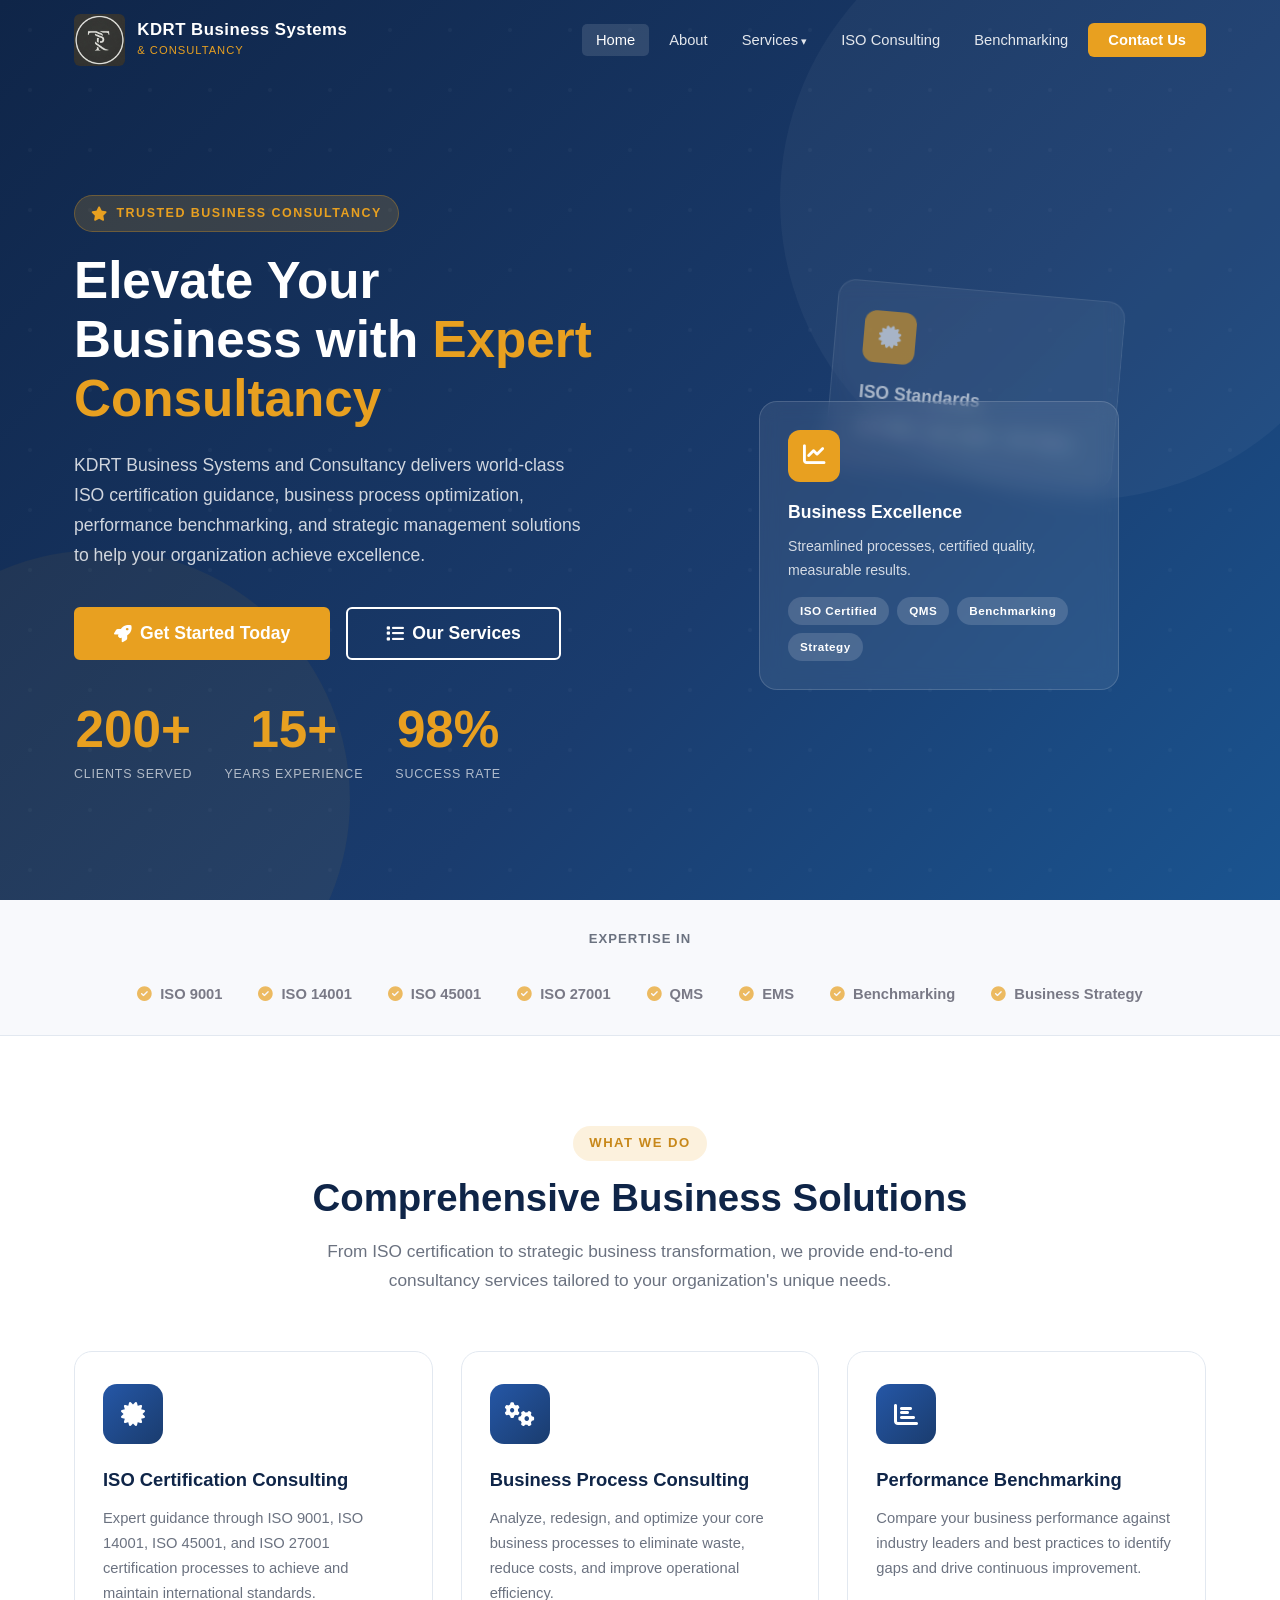
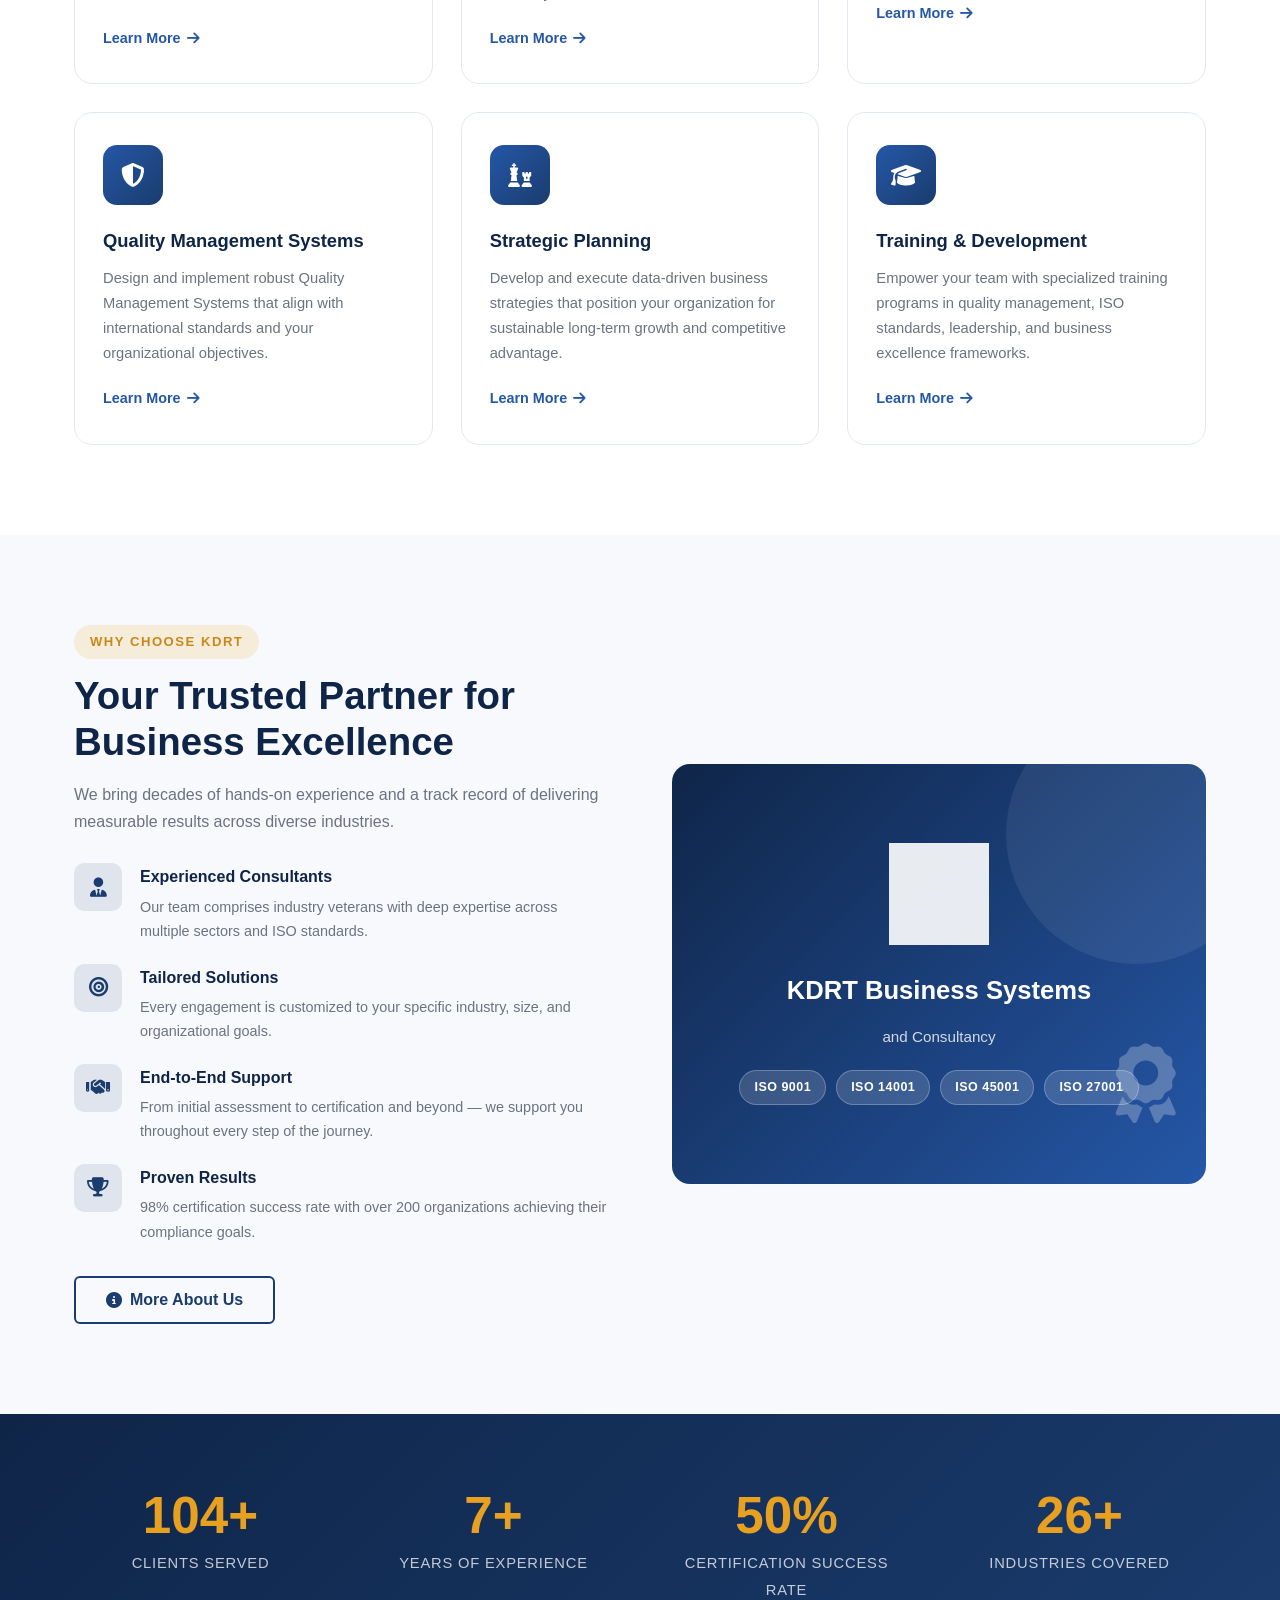
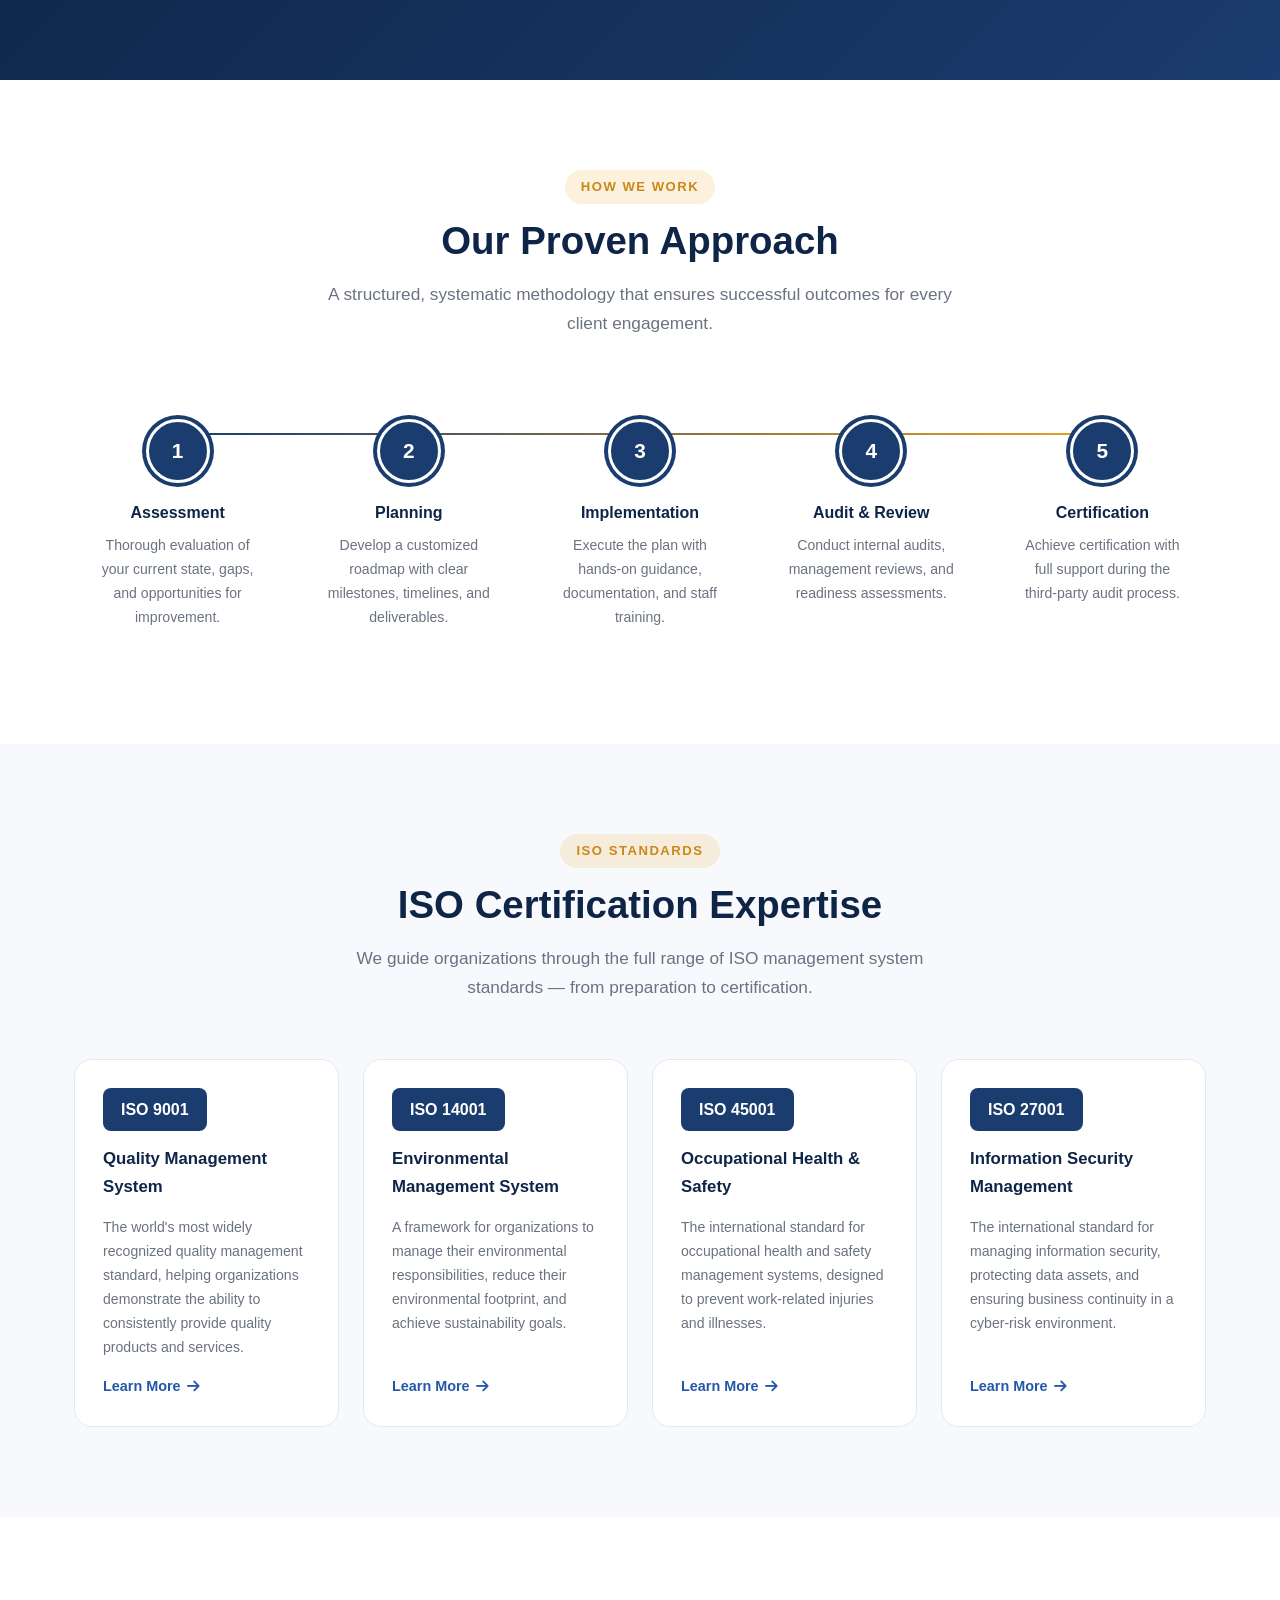
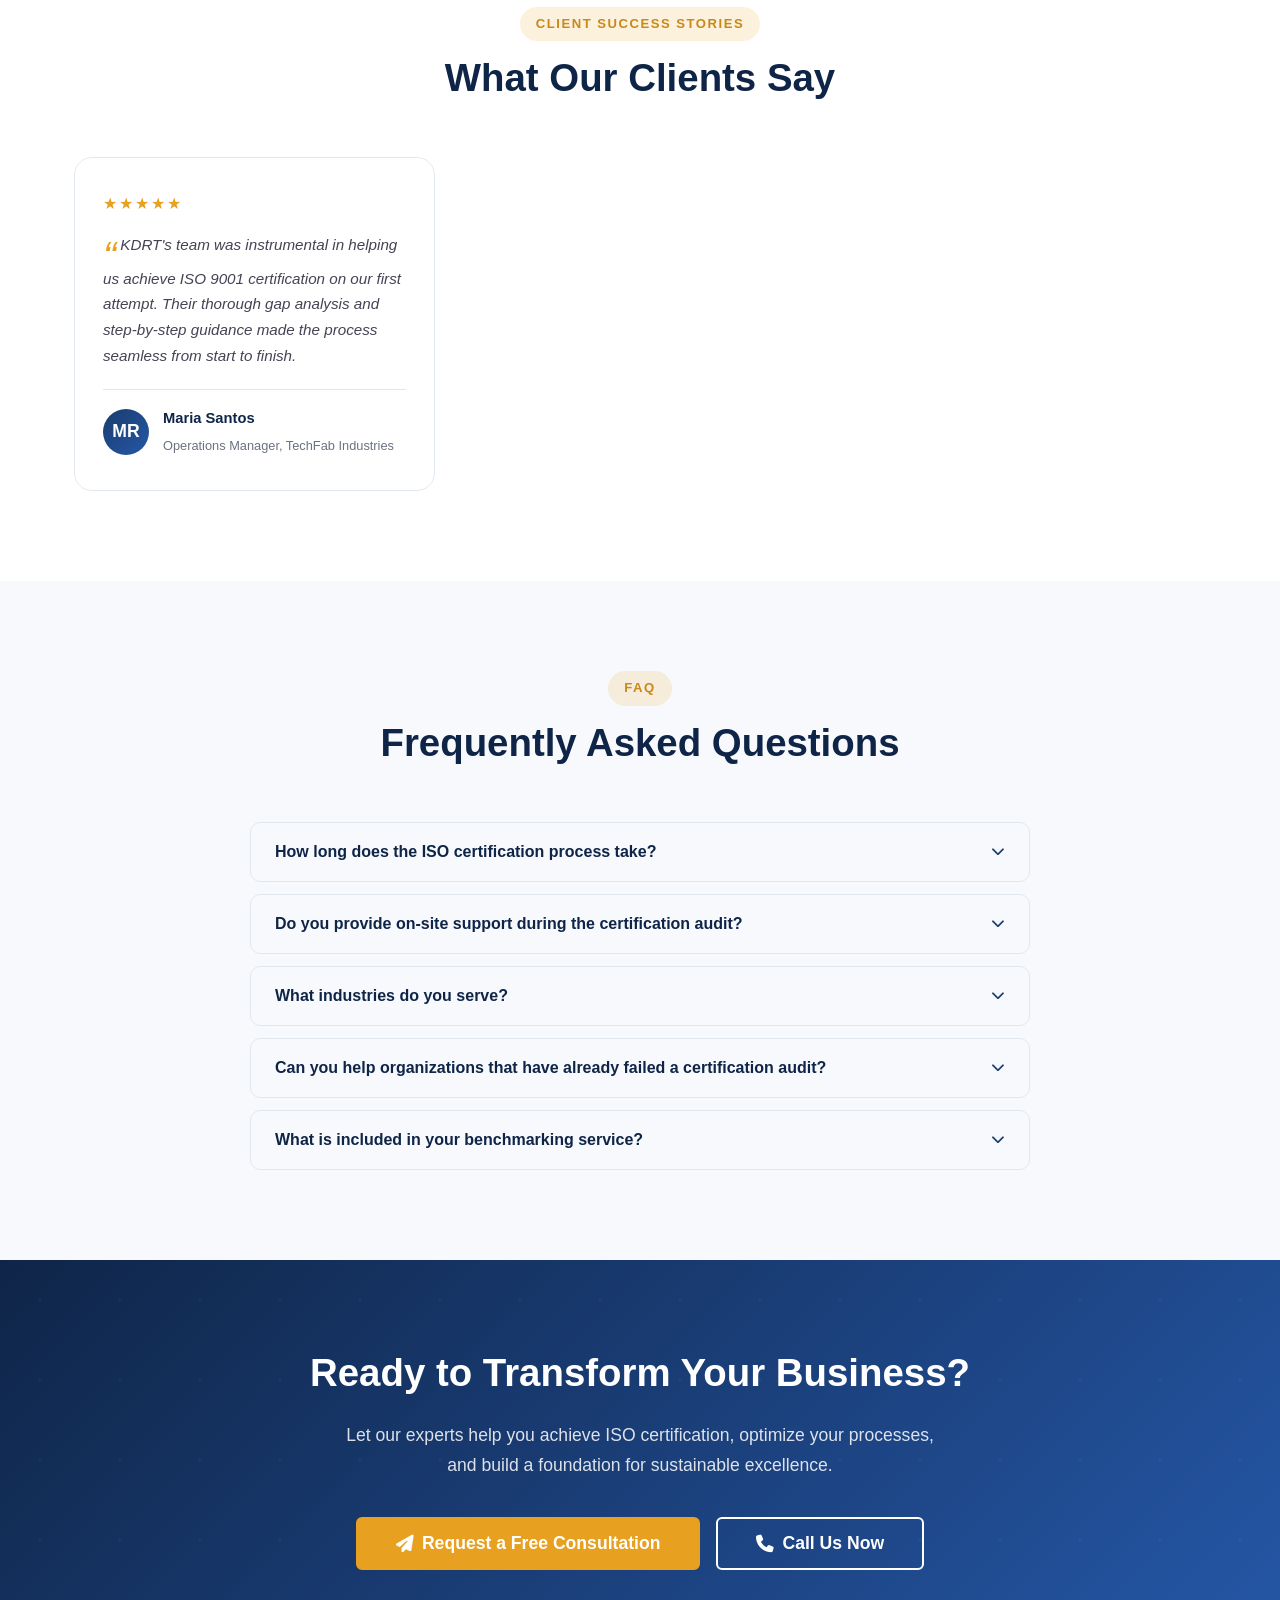
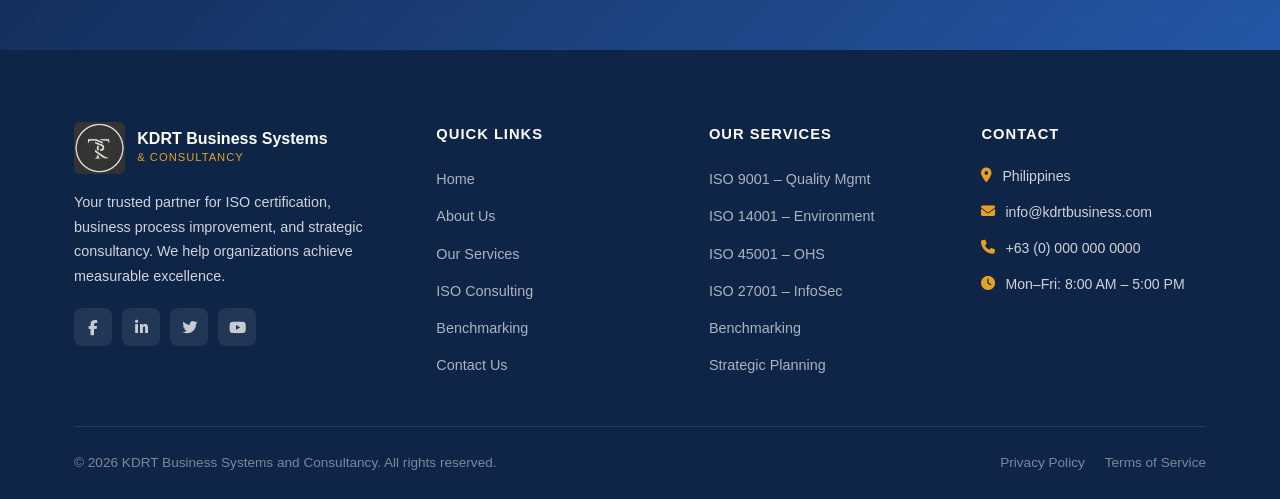
==== index.html @ 34bc0477 "Initial launch: KDRT Business Systems and Consultancy website - index.html: Homepage with hero, serv" ====
<!DOCTYPE html>
<html lang="en">
<head>
    <meta charset="UTF-8">
    <meta name="viewport" content="width=device-width, initial-scale=1.0">
    <title>KDRT Business Systems and Consultancy</title>
    <meta name="description" content="KDRT Business Systems and Consultancy – Expert ISO certification, business process consulting, benchmarking, and quality management solutions.">
    <link rel="icon" type="image/png" href="images/KDlogo.png">
    <link rel="stylesheet" href="css/style.css">
    <link rel="stylesheet" href="https://cdnjs.cloudflare.com/ajax/libs/font-awesome/6.5.0/css/all.min.css">
</head>
<body>

    <!-- NAVBAR -->
    <nav class="navbar" id="navbar">
        <div class="container">
            <div class="navbar-inner">
                <a href="index.html" class="navbar-brand">
                    <img src="images/KDlogo.png" alt="KDRT Logo" class="navbar-logo">
                    <div class="navbar-brand-text">
                        <span class="brand-name">KDRT Business Systems</span>
                        <span class="brand-tagline">&amp; Consultancy</span>
                    </div>
                </a>
                <ul class="nav-links">
                    <li><a href="index.html" class="active">Home</a></li>
                    <li><a href="about.html">About</a></li>
                    <li class="nav-item-dropdown">
                        <a href="services.html">Services</a>
                        <ul class="dropdown-menu">
                            <li><a href="services.html">All Services</a></li>
                            <li><a href="iso.html">ISO Certification</a></li>
                            <li><a href="benchmarking.html">Benchmarking</a></li>
                        </ul>
                    </li>
                    <li><a href="iso.html">ISO Consulting</a></li>
                    <li><a href="benchmarking.html">Benchmarking</a></li>
                    <li><a href="contact.html" class="nav-cta">Contact Us</a></li>
                </ul>
                <button class="mobile-menu-btn" aria-label="Toggle menu">
                    <span></span><span></span><span></span>
                </button>
            </div>
        </div>
    </nav>

    <!-- HERO -->
    <section class="hero">
        <div class="hero-shape"></div>
        <div class="hero-shape-2"></div>
        <div class="container">
            <div class="hero-content">
                <div class="hero-text" data-animate="fadeInLeft">
                    <div class="hero-badge">
                        <i class="fas fa-star"></i>
                        Trusted Business Consultancy
                    </div>
                    <h1 class="hero-title">
                        Elevate Your Business with <span>Expert Consultancy</span>
                    </h1>
                    <p class="hero-desc">
                        KDRT Business Systems and Consultancy delivers world-class ISO certification guidance, business process optimization, performance benchmarking, and strategic management solutions to help your organization achieve excellence.
                    </p>
                    <div class="hero-actions">
                        <a href="contact.html" class="btn btn-primary btn-lg">
                            <i class="fas fa-rocket"></i> Get Started Today
                        </a>
                        <a href="services.html" class="btn btn-outline btn-lg">
                            <i class="fas fa-list"></i> Our Services
                        </a>
                    </div>
                    <div class="hero-stats">
                        <div class="hero-stat">
                            <span class="hero-stat-num stat-number" data-target="200">200+</span>
                            <span class="hero-stat-label">Clients Served</span>
                        </div>
                        <div class="hero-stat">
                            <span class="hero-stat-num stat-number" data-target="15">15+</span>
                            <span class="hero-stat-label">Years Experience</span>
                        </div>
                        <div class="hero-stat">
                            <span class="hero-stat-num stat-number" data-target="98">98%</span>
                            <span class="hero-stat-label">Success Rate</span>
                        </div>
                    </div>
                </div>
                <div class="hero-visual">
                    <div class="hero-card-stack">
                        <div class="hero-card hero-card-back">
                            <div class="hero-card-icon"><i class="fas fa-certificate"></i></div>
                            <h3>ISO Standards</h3>
                            <p>ISO 9001 · ISO 14001 · ISO 45001</p>
                        </div>
                        <div class="hero-card hero-card-main">
                            <div class="hero-card-icon"><i class="fas fa-chart-line"></i></div>
                            <h3>Business Excellence</h3>
                            <p>Streamlined processes, certified quality, measurable results.</p>
                            <div class="hero-card-badges">
                                <span class="hero-card-badge">ISO Certified</span>
                                <span class="hero-card-badge">QMS</span>
                                <span class="hero-card-badge">Benchmarking</span>
                                <span class="hero-card-badge">Strategy</span>
                            </div>
                        </div>
                    </div>
                </div>
            </div>
        </div>
    </section>

    <!-- TRUST BAR -->
    <div class="trust-bar">
        <div class="container">
            <div class="trust-bar-inner">
                <span class="trust-label">Expertise In</span>
                <div class="trust-items">
                    <span class="trust-item"><i class="fas fa-check-circle"></i> ISO 9001</span>
                    <span class="trust-item"><i class="fas fa-check-circle"></i> ISO 14001</span>
                    <span class="trust-item"><i class="fas fa-check-circle"></i> ISO 45001</span>
                    <span class="trust-item"><i class="fas fa-check-circle"></i> ISO 27001</span>
                    <span class="trust-item"><i class="fas fa-check-circle"></i> QMS</span>
                    <span class="trust-item"><i class="fas fa-check-circle"></i> EMS</span>
                    <span class="trust-item"><i class="fas fa-check-circle"></i> Benchmarking</span>
                    <span class="trust-item"><i class="fas fa-check-circle"></i> Business Strategy</span>
                </div>
            </div>
        </div>
    </div>

    <!-- SERVICES OVERVIEW -->
    <section class="section">
        <div class="container">
            <div class="section-header text-center">
                <span class="section-label">What We Do</span>
                <h2 class="section-title">Comprehensive Business Solutions</h2>
                <p class="section-desc">From ISO certification to strategic business transformation, we provide end-to-end consultancy services tailored to your organization's unique needs.</p>
            </div>
            <div class="services-grid">
                <div class="service-card" data-animate="fadeInUp">
                    <div class="service-icon"><i class="fas fa-certificate"></i></div>
                    <h3>ISO Certification Consulting</h3>
                    <p>Expert guidance through ISO 9001, ISO 14001, ISO 45001, and ISO 27001 certification processes to achieve and maintain international standards.</p>
                    <a href="iso.html" class="learn-more">Learn More <i class="fas fa-arrow-right"></i></a>
                </div>
                <div class="service-card" data-animate="fadeInUp">
                    <div class="service-icon"><i class="fas fa-cogs"></i></div>
                    <h3>Business Process Consulting</h3>
                    <p>Analyze, redesign, and optimize your core business processes to eliminate waste, reduce costs, and improve operational efficiency.</p>
                    <a href="services.html" class="learn-more">Learn More <i class="fas fa-arrow-right"></i></a>
                </div>
                <div class="service-card" data-animate="fadeInUp">
                    <div class="service-icon"><i class="fas fa-chart-bar"></i></div>
                    <h3>Performance Benchmarking</h3>
                    <p>Compare your business performance against industry leaders and best practices to identify gaps and drive continuous improvement.</p>
                    <a href="benchmarking.html" class="learn-more">Learn More <i class="fas fa-arrow-right"></i></a>
                </div>
                <div class="service-card" data-animate="fadeInUp">
                    <div class="service-icon"><i class="fas fa-shield-alt"></i></div>
                    <h3>Quality Management Systems</h3>
                    <p>Design and implement robust Quality Management Systems that align with international standards and your organizational objectives.</p>
                    <a href="services.html" class="learn-more">Learn More <i class="fas fa-arrow-right"></i></a>
                </div>
                <div class="service-card" data-animate="fadeInUp">
                    <div class="service-icon"><i class="fas fa-chess"></i></div>
                    <h3>Strategic Planning</h3>
                    <p>Develop and execute data-driven business strategies that position your organization for sustainable long-term growth and competitive advantage.</p>
                    <a href="services.html" class="learn-more">Learn More <i class="fas fa-arrow-right"></i></a>
                </div>
                <div class="service-card" data-animate="fadeInUp">
                    <div class="service-icon"><i class="fas fa-graduation-cap"></i></div>
                    <h3>Training &amp; Development</h3>
                    <p>Empower your team with specialized training programs in quality management, ISO standards, leadership, and business excellence frameworks.</p>
                    <a href="services.html" class="learn-more">Learn More <i class="fas fa-arrow-right"></i></a>
                </div>
            </div>
        </div>
    </section>

    <!-- WHY CHOOSE US -->
    <section class="section section-alt">
        <div class="container">
            <div class="why-grid">
                <div data-animate="fadeInLeft">
                    <span class="section-label">Why Choose KDRT</span>
                    <h2 class="section-title">Your Trusted Partner for Business Excellence</h2>
                    <p style="color:var(--text-light); margin-bottom: 8px;">We bring decades of hands-on experience and a track record of delivering measurable results across diverse industries.</p>
                    <div class="why-list">
                        <div class="why-item">
                            <div class="why-item-icon"><i class="fas fa-user-tie"></i></div>
                            <div class="why-item-text">
                                <h4>Experienced Consultants</h4>
                                <p>Our team comprises industry veterans with deep expertise across multiple sectors and ISO standards.</p>
                            </div>
                        </div>
                        <div class="why-item">
                            <div class="why-item-icon"><i class="fas fa-bullseye"></i></div>
                            <div class="why-item-text">
                                <h4>Tailored Solutions</h4>
                                <p>Every engagement is customized to your specific industry, size, and organizational goals.</p>
                            </div>
                        </div>
                        <div class="why-item">
                            <div class="why-item-icon"><i class="fas fa-handshake"></i></div>
                            <div class="why-item-text">
                                <h4>End-to-End Support</h4>
                                <p>From initial assessment to certification and beyond — we support you throughout every step of the journey.</p>
                            </div>
                        </div>
                        <div class="why-item">
                            <div class="why-item-icon"><i class="fas fa-trophy"></i></div>
                            <div class="why-item-text">
                                <h4>Proven Results</h4>
                                <p>98% certification success rate with over 200 organizations achieving their compliance goals.</p>
                            </div>
                        </div>
                    </div>
                    <div style="margin-top: 32px;">
                        <a href="about.html" class="btn btn-outline-primary">
                            <i class="fas fa-info-circle"></i> More About Us
                        </a>
                    </div>
                </div>
                <div data-animate="fadeInRight">
                    <div class="why-image-placeholder">
                        <div class="why-icon-big"><i class="fas fa-award"></i></div>
                        <div class="why-placeholder-content">
                            <img src="images/KDlogo.png" alt="KDRT Logo" class="logo-large">
                            <h2>KDRT Business Systems</h2>
                            <p>and Consultancy</p>
                            <div class="cert-badges" style="margin-top: 20px;">
                                <span class="cert-badge">ISO 9001</span>
                                <span class="cert-badge">ISO 14001</span>
                                <span class="cert-badge">ISO 45001</span>
                                <span class="cert-badge">ISO 27001</span>
                            </div>
                        </div>
                    </div>
                </div>
            </div>
        </div>
    </section>

    <!-- STATS BANNER -->
    <section class="stats-banner">
        <div class="container">
            <div class="stats-grid">
                <div class="stat-item" data-animate="fadeInUp">
                    <span class="stat-number" data-target="200">200+</span>
                    <span class="stat-label">Clients Served</span>
                </div>
                <div class="stat-item" data-animate="fadeInUp">
                    <span class="stat-number" data-target="15">15+</span>
                    <span class="stat-label">Years of Experience</span>
                </div>
                <div class="stat-item" data-animate="fadeInUp">
                    <span class="stat-number" data-target="98">98%</span>
                    <span class="stat-label">Certification Success Rate</span>
                </div>
                <div class="stat-item" data-animate="fadeInUp">
                    <span class="stat-number" data-target="50">50+</span>
                    <span class="stat-label">Industries Covered</span>
                </div>
            </div>
        </div>
    </section>

    <!-- OUR PROCESS -->
    <section class="section">
        <div class="container">
            <div class="section-header text-center">
                <span class="section-label">How We Work</span>
                <h2 class="section-title">Our Proven Approach</h2>
                <p class="section-desc">A structured, systematic methodology that ensures successful outcomes for every client engagement.</p>
            </div>
            <div class="process-steps">
                <div class="process-step" data-animate="fadeInUp">
                    <div class="step-number">1</div>
                    <h4>Assessment</h4>
                    <p>Thorough evaluation of your current state, gaps, and opportunities for improvement.</p>
                </div>
                <div class="process-step" data-animate="fadeInUp">
                    <div class="step-number">2</div>
                    <h4>Planning</h4>
                    <p>Develop a customized roadmap with clear milestones, timelines, and deliverables.</p>
                </div>
                <div class="process-step" data-animate="fadeInUp">
                    <div class="step-number">3</div>
                    <h4>Implementation</h4>
                    <p>Execute the plan with hands-on guidance, documentation, and staff training.</p>
                </div>
                <div class="process-step" data-animate="fadeInUp">
                    <div class="step-number">4</div>
                    <h4>Audit &amp; Review</h4>
                    <p>Conduct internal audits, management reviews, and readiness assessments.</p>
                </div>
                <div class="process-step" data-animate="fadeInUp">
                    <div class="step-number">5</div>
                    <h4>Certification</h4>
                    <p>Achieve certification with full support during the third-party audit process.</p>
                </div>
            </div>
        </div>
    </section>

    <!-- ISO STANDARDS OVERVIEW -->
    <section class="section section-alt">
        <div class="container">
            <div class="section-header text-center">
                <span class="section-label">ISO Standards</span>
                <h2 class="section-title">ISO Certification Expertise</h2>
                <p class="section-desc">We guide organizations through the full range of ISO management system standards — from preparation to certification.</p>
            </div>
            <div class="iso-grid">
                <div class="iso-card" data-animate="fadeInUp">
                    <span class="iso-badge">ISO 9001</span>
                    <h4>Quality Management System</h4>
                    <p>The world's most widely recognized quality management standard, helping organizations demonstrate the ability to consistently provide quality products and services.</p>
                    <a href="iso.html" class="learn-more" style="color:var(--primary-light); font-weight:600; font-size:0.9rem; display:inline-flex; align-items:center; gap:6px;">Learn More <i class="fas fa-arrow-right"></i></a>
                </div>
                <div class="iso-card" data-animate="fadeInUp">
                    <span class="iso-badge">ISO 14001</span>
                    <h4>Environmental Management System</h4>
                    <p>A framework for organizations to manage their environmental responsibilities, reduce their environmental footprint, and achieve sustainability goals.</p>
                    <a href="iso.html" class="learn-more" style="color:var(--primary-light); font-weight:600; font-size:0.9rem; display:inline-flex; align-items:center; gap:6px;">Learn More <i class="fas fa-arrow-right"></i></a>
                </div>
                <div class="iso-card" data-animate="fadeInUp">
                    <span class="iso-badge">ISO 45001</span>
                    <h4>Occupational Health &amp; Safety</h4>
                    <p>The international standard for occupational health and safety management systems, designed to prevent work-related injuries and illnesses.</p>
                    <a href="iso.html" class="learn-more" style="color:var(--primary-light); font-weight:600; font-size:0.9rem; display:inline-flex; align-items:center; gap:6px;">Learn More <i class="fas fa-arrow-right"></i></a>
                </div>
                <div class="iso-card" data-animate="fadeInUp">
                    <span class="iso-badge">ISO 27001</span>
                    <h4>Information Security Management</h4>
                    <p>The international standard for managing information security, protecting data assets, and ensuring business continuity in a cyber-risk environment.</p>
                    <a href="iso.html" class="learn-more" style="color:var(--primary-light); font-weight:600; font-size:0.9rem; display:inline-flex; align-items:center; gap:6px;">Learn More <i class="fas fa-arrow-right"></i></a>
                </div>
            </div>
        </div>
    </section>

    <!-- TESTIMONIALS -->
    <section class="section">
        <div class="container">
            <div class="section-header text-center">
                <span class="section-label">Client Success Stories</span>
                <h2 class="section-title">What Our Clients Say</h2>
            </div>
            <div class="testimonials-slider">
                <div class="testimonial-card" data-animate="fadeInUp">
                    <div class="stars">★★★★★</div>
                    <blockquote>KDRT's team was instrumental in helping us achieve ISO 9001 certification on our first attempt. Their thorough gap analysis and step-by-step guidance made the process seamless from start to finish.</blockquote>
                    <div class="testimonial-author">
                        <div class="author-avatar">MR</div>
                        <div class="author-info">
                            <strong>Maria Santos</strong>
                            <span>Operations Manager, TechFab Industries</span>
                        </div>
                    </div>
                </div>
                <div class="testimonial-card" data-animate="fadeInUp">
                    <div class="stars">★★★★★</div>
                    <blockquote>The benchmarking exercise conducted by KDRT revealed significant opportunities we hadn't even considered. Their industry insights and data-driven approach delivered a clear competitive edge.</blockquote>
                    <div class="testimonial-author">
                        <div class="author-avatar">JR</div>
                        <div class="author-info">
                            <strong>Jose Reyes</strong>
                            <span>CEO, Pacific Logistics Corp</span>
                        </div>
                    </div>
                </div>
                <div class="testimonial-card" data-animate="fadeInUp">
                    <div class="stars">★★★★★</div>
                    <blockquote>We achieved ISO 45001 certification within eight months thanks to KDRT. Their environmental and safety expertise helped us transform our workplace culture for the better.</blockquote>
                    <div class="testimonial-author">
                        <div class="author-avatar">AC</div>
                        <div class="author-info">
                            <strong>Ana Cruz</strong>
                            <span>HSE Director, GreenBuild Solutions</span>
                        </div>
                    </div>
                </div>
            </div>
        </div>
    </section>

    <!-- FAQ -->
    <section class="section section-alt">
        <div class="container">
            <div class="section-header text-center">
                <span class="section-label">FAQ</span>
                <h2 class="section-title">Frequently Asked Questions</h2>
            </div>
            <div class="faq-list">
                <div class="faq-item">
                    <button class="faq-question">How long does the ISO certification process take? <i class="fas fa-chevron-down faq-icon"></i></button>
                    <div class="faq-answer">The timeline varies depending on the standard and the size of your organization. Typically, ISO 9001 can take 3–6 months for smaller organizations and up to 12 months for larger enterprises. We provide a realistic timeline during your initial assessment.</div>
                </div>
                <div class="faq-item">
                    <button class="faq-question">Do you provide on-site support during the certification audit? <i class="fas fa-chevron-down faq-icon"></i></button>
                    <div class="faq-answer">Yes. Our consultants are available to provide on-site support and guidance throughout the third-party certification audit, ensuring your team is confident and fully prepared to respond to auditor inquiries.</div>
                </div>
                <div class="faq-item">
                    <button class="faq-question">What industries do you serve? <i class="fas fa-chevron-down faq-icon"></i></button>
                    <div class="faq-answer">We work across a wide range of industries including manufacturing, construction, logistics, healthcare, IT services, food processing, education, and government. Our consultants have sector-specific experience to tailor solutions appropriately.</div>
                </div>
                <div class="faq-item">
                    <button class="faq-question">Can you help organizations that have already failed a certification audit? <i class="fas fa-chevron-down faq-icon"></i></button>
                    <div class="faq-answer">Absolutely. We specialize in post-audit recovery, conducting root cause analysis on findings and non-conformances, implementing corrective actions, and preparing your organization for a successful re-audit.</div>
                </div>
                <div class="faq-item">
                    <button class="faq-question">What is included in your benchmarking service? <i class="fas fa-chevron-down faq-icon"></i></button>
                    <div class="faq-answer">Our benchmarking service includes KPI identification, data collection, analysis against industry peers and best-in-class performers, gap identification, performance improvement recommendations, and an executive report with actionable insights.</div>
                </div>
            </div>
        </div>
    </section>

    <!-- CTA BANNER -->
    <section class="cta-banner">
        <div class="container">
            <div class="cta-banner-inner" data-animate="fadeInUp">
                <h2>Ready to Transform Your Business?</h2>
                <p>Let our experts help you achieve ISO certification, optimize your processes, and build a foundation for sustainable excellence.</p>
                <div class="cta-actions">
                    <a href="contact.html" class="btn btn-primary btn-lg">
                        <i class="fas fa-paper-plane"></i> Request a Free Consultation
                    </a>
                    <a href="tel:+639XXXXXXXXX" class="btn btn-outline btn-lg">
                        <i class="fas fa-phone"></i> Call Us Now
                    </a>
                </div>
            </div>
        </div>
    </section>

    <!-- FOOTER -->
    <footer class="footer">
        <div class="container">
            <div class="footer-grid">
                <div class="footer-brand">
                    <div class="footer-logo-wrap">
                        <img src="images/KDlogo.png" alt="KDRT Logo" class="footer-logo">
                        <div>
                            <div class="footer-brand-name">KDRT Business Systems</div>
                            <div class="footer-brand-sub">&amp; Consultancy</div>
                        </div>
                    </div>
                    <p>Your trusted partner for ISO certification, business process improvement, and strategic consultancy. We help organizations achieve measurable excellence.</p>
                    <div class="footer-social">
                        <a href="#" aria-label="Facebook"><i class="fab fa-facebook-f"></i></a>
                        <a href="#" aria-label="LinkedIn"><i class="fab fa-linkedin-in"></i></a>
                        <a href="#" aria-label="Twitter"><i class="fab fa-twitter"></i></a>
                        <a href="#" aria-label="YouTube"><i class="fab fa-youtube"></i></a>
                    </div>
                </div>
                <div class="footer-col">
                    <h4>Quick Links</h4>
                    <ul class="footer-links">
                        <li><a href="index.html">Home</a></li>
                        <li><a href="about.html">About Us</a></li>
                        <li><a href="services.html">Our Services</a></li>
                        <li><a href="iso.html">ISO Consulting</a></li>
                        <li><a href="benchmarking.html">Benchmarking</a></li>
                        <li><a href="contact.html">Contact Us</a></li>
                    </ul>
                </div>
                <div class="footer-col">
                    <h4>Our Services</h4>
                    <ul class="footer-links">
                        <li><a href="iso.html">ISO 9001 – Quality Mgmt</a></li>
                        <li><a href="iso.html">ISO 14001 – Environment</a></li>
                        <li><a href="iso.html">ISO 45001 – OHS</a></li>
                        <li><a href="iso.html">ISO 27001 – InfoSec</a></li>
                        <li><a href="benchmarking.html">Benchmarking</a></li>
                        <li><a href="services.html">Strategic Planning</a></li>
                    </ul>
                </div>
                <div class="footer-col">
                    <h4>Contact</h4>
                    <div class="footer-contact-items">
                        <div class="footer-contact-item">
                            <i class="fas fa-map-marker-alt"></i>
                            <span>Philippines</span>
                        </div>
                        <div class="footer-contact-item">
                            <i class="fas fa-envelope"></i>
                            <span>info@kdrtbusiness.com</span>
                        </div>
                        <div class="footer-contact-item">
                            <i class="fas fa-phone"></i>
                            <span>+63 (0) 000 000 0000</span>
                        </div>
                        <div class="footer-contact-item">
                            <i class="fas fa-clock"></i>
                            <span>Mon–Fri: 8:00 AM – 5:00 PM</span>
                        </div>
                    </div>
                </div>
            </div>
            <div class="footer-bottom">
                <span>&copy; 2026 KDRT Business Systems and Consultancy. All rights reserved.</span>
                <div class="footer-bottom-links">
                    <a href="#">Privacy Policy</a>
                    <a href="#">Terms of Service</a>
                </div>
            </div>
        </div>
    </footer>

    <script src="js/main.js"></script>
</body>
</html>
---- css/style.css ----
/* =====================================================
   KDRT Business Systems and Consultancy
   Main Stylesheet
   ===================================================== */

/* === CSS Variables === */
:root {
    --primary: #1a3c6e;
    --primary-dark: #0f2548;
    --primary-light: #2557a7;
    --accent: #e8a020;
    --accent-dark: #c8881a;
    --text-dark: #1a1a2e;
    --text-mid: #444455;
    --text-light: #6b7280;
    --white: #ffffff;
    --off-white: #f8f9fc;
    --border: #e2e8f0;
    --shadow: 0 4px 24px rgba(26, 60, 110, 0.10);
    --shadow-lg: 0 12px 40px rgba(26, 60, 110, 0.16);
    --radius: 10px;
    --radius-lg: 18px;
    --transition: 0.3s ease;
    --navbar-height: 80px;
    --font-main: 'Segoe UI', 'Helvetica Neue', Arial, sans-serif;
}

/* === Reset & Base === */
*, *::before, *::after { box-sizing: border-box; margin: 0; padding: 0; }

html { scroll-behavior: smooth; font-size: 16px; }

body {
    font-family: var(--font-main);
    color: var(--text-dark);
    background: var(--white);
    line-height: 1.7;
    overflow-x: hidden;
}

a { color: inherit; text-decoration: none; transition: color var(--transition); }
img { max-width: 100%; display: block; }
ul { list-style: none; }
button { cursor: pointer; font-family: inherit; }

/* === Utility === */
.container { max-width: 1180px; margin: 0 auto; padding: 0 24px; }
.section { padding: 90px 0; }
.section-sm { padding: 60px 0; }
.section-dark { background: var(--primary-dark); color: var(--white); }
.section-alt { background: var(--off-white); }
.text-center { text-align: center; }
.text-accent { color: var(--accent); }
.text-primary { color: var(--primary); }
.fw-bold { font-weight: 700; }

.btn {
    display: inline-flex;
    align-items: center;
    gap: 8px;
    padding: 14px 30px;
    border-radius: 6px;
    font-size: 1rem;
    font-weight: 600;
    transition: all var(--transition);
    border: 2px solid transparent;
    line-height: 1;
}
.btn-primary {
    background: var(--accent);
    color: var(--white);
    border-color: var(--accent);
}
.btn-primary:hover { background: var(--accent-dark); border-color: var(--accent-dark); transform: translateY(-2px); box-shadow: 0 6px 20px rgba(232,160,32,0.35); }
.btn-outline {
    background: transparent;
    color: var(--white);
    border-color: var(--white);
}
.btn-outline:hover { background: var(--white); color: var(--primary); transform: translateY(-2px); }
.btn-outline-primary {
    background: transparent;
    color: var(--primary);
    border-color: var(--primary);
}
.btn-outline-primary:hover { background: var(--primary); color: var(--white); transform: translateY(-2px); }
.btn-lg { padding: 16px 38px; font-size: 1.1rem; }
.btn-sm { padding: 10px 22px; font-size: 0.9rem; }

/* Section Header */
.section-header { margin-bottom: 56px; }
.section-label {
    display: inline-block;
    background: rgba(232,160,32,0.15);
    color: var(--accent-dark);
    font-size: 0.82rem;
    font-weight: 700;
    letter-spacing: 1.5px;
    text-transform: uppercase;
    padding: 6px 16px;
    border-radius: 30px;
    margin-bottom: 14px;
}
.section-title {
    font-size: clamp(1.8rem, 3vw, 2.5rem);
    font-weight: 800;
    color: var(--primary-dark);
    line-height: 1.2;
    margin-bottom: 16px;
}
.section-desc {
    font-size: 1.08rem;
    color: var(--text-light);
    max-width: 640px;
}
.section-header.text-center .section-desc { margin: 0 auto; }

/* === Animations === */
@keyframes fadeInUp { from { opacity: 0; transform: translateY(30px); } to { opacity: 1; transform: translateY(0); } }
@keyframes fadeInLeft { from { opacity: 0; transform: translateX(-30px); } to { opacity: 1; transform: translateX(0); } }
@keyframes fadeInRight { from { opacity: 0; transform: translateX(30px); } to { opacity: 1; transform: translateX(0); } }
@keyframes fadeIn { from { opacity: 0; } to { opacity: 1; } }
@keyframes slideInRight { from { opacity: 0; transform: translateX(60px); } to { opacity: 1; transform: translateX(0); } }
@keyframes fadeOut { from { opacity: 1; } to { opacity: 0; } }
@keyframes pulse { 0%, 100% { transform: scale(1); } 50% { transform: scale(1.05); } }
@keyframes float { 0%, 100% { transform: translateY(0); } 50% { transform: translateY(-12px); } }

[data-animate] { opacity: 0; }
.animate-fadeInUp { animation: fadeInUp 0.7s ease forwards; }
.animate-fadeInLeft { animation: fadeInLeft 0.7s ease forwards; }
.animate-fadeInRight { animation: fadeInRight 0.7s ease forwards; }
.animate-fadeIn { animation: fadeIn 0.7s ease forwards; }

/* === Navbar === */
.navbar {
    position: fixed;
    top: 0; left: 0; right: 0;
    height: var(--navbar-height);
    z-index: 1000;
    background: transparent;
    transition: background var(--transition), box-shadow var(--transition);
}
.navbar.scrolled, .navbar.solid {
    background: var(--primary-dark);
    box-shadow: 0 2px 20px rgba(0,0,0,0.25);
}
.navbar-inner {
    display: flex;
    align-items: center;
    justify-content: space-between;
    height: var(--navbar-height);
}
.navbar-brand {
    display: flex;
    align-items: center;
    gap: 12px;
}
.navbar-logo {
    height: 52px;
    width: auto;
    border-radius: 6px;
}
.navbar-brand-text { display: flex; flex-direction: column; }
.brand-name {
    font-size: 1.05rem;
    font-weight: 800;
    color: var(--white);
    line-height: 1.2;
    letter-spacing: 0.5px;
}
.brand-tagline {
    font-size: 0.7rem;
    color: var(--accent);
    font-weight: 500;
    letter-spacing: 1px;
    text-transform: uppercase;
}
.nav-links {
    display: flex;
    align-items: center;
    gap: 6px;
}
.nav-links a {
    color: rgba(255,255,255,0.88);
    font-size: 0.92rem;
    font-weight: 500;
    padding: 8px 14px;
    border-radius: 5px;
    transition: all var(--transition);
}
.nav-links a:hover, .nav-links a.active {
    color: var(--white);
    background: rgba(255,255,255,0.12);
}
.nav-cta {
    background: var(--accent) !important;
    color: var(--white) !important;
    border-radius: 6px !important;
    padding: 9px 20px !important;
    font-weight: 600 !important;
}
.nav-cta:hover { background: var(--accent-dark) !important; }
.mobile-menu-btn {
    display: none;
    flex-direction: column;
    gap: 5px;
    background: none;
    border: none;
    padding: 8px;
}
.mobile-menu-btn span {
    display: block;
    width: 24px;
    height: 2px;
    background: var(--white);
    border-radius: 2px;
    transition: all var(--transition);
}

/* Dropdown */
.nav-item-dropdown { position: relative; }
.nav-item-dropdown > a::after { content: ' ▾'; font-size: 0.7rem; }
.dropdown-menu {
    position: absolute;
    top: calc(100% + 8px);
    left: 0;
    background: var(--primary-dark);
    border-radius: var(--radius);
    min-width: 210px;
    box-shadow: var(--shadow-lg);
    padding: 8px 0;
    opacity: 0;
    visibility: hidden;
    transform: translateY(10px);
    transition: all var(--transition);
    z-index: 100;
}
.nav-item-dropdown:hover .dropdown-menu {
    opacity: 1;
    visibility: visible;
    transform: translateY(0);
}
.dropdown-menu a {
    display: block;
    padding: 10px 20px;
    font-size: 0.9rem;
    color: rgba(255,255,255,0.85);
    border-radius: 0;
}
.dropdown-menu a:hover { background: rgba(255,255,255,0.1); color: var(--white); }

/* === Hero === */
.hero {
    min-height: 100vh;
    background: linear-gradient(135deg, var(--primary-dark) 0%, var(--primary) 60%, #1a5490 100%);
    display: flex;
    align-items: center;
    position: relative;
    overflow: hidden;
    padding-top: var(--navbar-height);
}
.hero::before {
    content: '';
    position: absolute;
    inset: 0;
    background: url("data:image/svg+xml,%3Csvg width='60' height='60' viewBox='0 0 60 60' xmlns='http://www.w3.org/2000/svg'%3E%3Cg fill='none' fill-rule='evenodd'%3E%3Cg fill='%23ffffff' fill-opacity='0.03'%3E%3Ccircle cx='30' cy='30' r='2'/%3E%3C/g%3E%3C/g%3E%3C/svg%3E");
}
.hero-shape {
    position: absolute;
    right: -100px;
    top: -100px;
    width: 600px;
    height: 600px;
    background: rgba(255,255,255,0.04);
    border-radius: 50%;
    pointer-events: none;
}
.hero-shape-2 {
    position: absolute;
    left: -150px;
    bottom: -150px;
    width: 500px;
    height: 500px;
    background: rgba(232,160,32,0.06);
    border-radius: 50%;
}
.hero-content {
    display: grid;
    grid-template-columns: 1fr 1fr;
    gap: 64px;
    align-items: center;
    position: relative;
    z-index: 1;
    padding: 80px 0;
}
.hero-badge {
    display: inline-flex;
    align-items: center;
    gap: 8px;
    background: rgba(232,160,32,0.18);
    color: var(--accent);
    font-size: 0.78rem;
    font-weight: 700;
    letter-spacing: 1.5px;
    text-transform: uppercase;
    padding: 7px 16px;
    border-radius: 30px;
    margin-bottom: 20px;
    border: 1px solid rgba(232,160,32,0.3);
}
.hero-badge i { font-size: 0.9rem; }
.hero-title {
    font-size: clamp(2.2rem, 4vw, 3.4rem);
    font-weight: 900;
    color: var(--white);
    line-height: 1.15;
    margin-bottom: 22px;
}
.hero-title span { color: var(--accent); }
.hero-desc {
    font-size: 1.1rem;
    color: rgba(255,255,255,0.8);
    margin-bottom: 36px;
    max-width: 520px;
}
.hero-actions {
    display: flex;
    gap: 16px;
    flex-wrap: wrap;
    margin-bottom: 44px;
}
.hero-stats {
    display: flex;
    gap: 32px;
    flex-wrap: wrap;
}
.hero-stat { text-align: center; }
.hero-stat-num {
    font-size: 2rem;
    font-weight: 800;
    color: var(--accent);
    line-height: 1;
    display: block;
}
.hero-stat-label {
    font-size: 0.78rem;
    color: rgba(255,255,255,0.65);
    text-transform: uppercase;
    letter-spacing: 0.8px;
    margin-top: 4px;
    display: block;
}
.hero-visual {
    display: flex;
    justify-content: center;
    align-items: center;
    animation: float 5s ease-in-out infinite;
}
.hero-card-stack {
    position: relative;
    width: 360px;
    height: 400px;
}
.hero-card {
    position: absolute;
    background: rgba(255,255,255,0.08);
    backdrop-filter: blur(10px);
    border: 1px solid rgba(255,255,255,0.15);
    border-radius: var(--radius-lg);
    padding: 28px;
    color: var(--white);
}
.hero-card-main {
    bottom: 0; left: 0; right: 0;
    z-index: 2;
}
.hero-card-back {
    top: 0; right: 0;
    width: 80%;
    z-index: 1;
    opacity: 0.6;
    transform: rotate(5deg);
}
.hero-card-icon {
    width: 52px;
    height: 52px;
    background: var(--accent);
    border-radius: 12px;
    display: flex;
    align-items: center;
    justify-content: center;
    font-size: 1.4rem;
    margin-bottom: 16px;
}
.hero-card h3 { font-size: 1.1rem; font-weight: 700; margin-bottom: 8px; }
.hero-card p { font-size: 0.88rem; opacity: 0.8; }
.hero-card-badges { display: flex; flex-wrap: wrap; gap: 8px; margin-top: 14px; }
.hero-card-badge {
    background: rgba(255,255,255,0.15);
    color: var(--white);
    font-size: 0.73rem;
    font-weight: 600;
    padding: 4px 12px;
    border-radius: 20px;
    letter-spacing: 0.5px;
}

/* === Clients/Trust Bar === */
.trust-bar {
    background: var(--off-white);
    padding: 28px 0;
    border-bottom: 1px solid var(--border);
}
.trust-bar-inner {
    display: flex;
    align-items: center;
    gap: 32px;
    flex-wrap: wrap;
    justify-content: center;
}
.trust-label {
    font-size: 0.82rem;
    font-weight: 700;
    color: var(--text-light);
    text-transform: uppercase;
    letter-spacing: 1px;
    white-space: nowrap;
}
.trust-items {
    display: flex;
    align-items: center;
    gap: 36px;
    flex-wrap: wrap;
    justify-content: center;
}
.trust-item {
    font-weight: 700;
    font-size: 0.92rem;
    color: var(--text-mid);
    display: flex;
    align-items: center;
    gap: 8px;
    opacity: 0.7;
    transition: opacity var(--transition);
}
.trust-item:hover { opacity: 1; }
.trust-item i { color: var(--accent); }

/* === Services === */
.services-grid {
    display: grid;
    grid-template-columns: repeat(auto-fill, minmax(300px, 1fr));
    gap: 28px;
}
.service-card {
    background: var(--white);
    border: 1px solid var(--border);
    border-radius: var(--radius-lg);
    padding: 32px 28px;
    transition: all var(--transition);
    position: relative;
    overflow: hidden;
}
.service-card::before {
    content: '';
    position: absolute;
    top: 0; left: 0; right: 0;
    height: 4px;
    background: linear-gradient(90deg, var(--primary), var(--accent));
    transform: scaleX(0);
    transform-origin: left;
    transition: transform var(--transition);
}
.service-card:hover { transform: translateY(-6px); box-shadow: var(--shadow-lg); border-color: transparent; }
.service-card:hover::before { transform: scaleX(1); }
.service-icon {
    width: 60px;
    height: 60px;
    background: linear-gradient(135deg, var(--primary-light), var(--primary));
    border-radius: 14px;
    display: flex;
    align-items: center;
    justify-content: center;
    font-size: 1.5rem;
    color: var(--white);
    margin-bottom: 20px;
    transition: transform var(--transition);
}
.service-card:hover .service-icon { transform: scale(1.1) rotate(-5deg); }
.service-card h3 { font-size: 1.15rem; font-weight: 700; color: var(--primary-dark); margin-bottom: 10px; }
.service-card p { font-size: 0.92rem; color: var(--text-light); margin-bottom: 18px; }
.service-card .learn-more {
    color: var(--primary-light);
    font-size: 0.9rem;
    font-weight: 600;
    display: inline-flex;
    align-items: center;
    gap: 6px;
    transition: gap var(--transition);
}
.service-card:hover .learn-more { gap: 10px; }

/* === Why Choose Us === */
.why-grid {
    display: grid;
    grid-template-columns: 1fr 1fr;
    gap: 64px;
    align-items: center;
}
.why-list { margin-top: 28px; display: flex; flex-direction: column; gap: 20px; }
.why-item { display: flex; gap: 18px; align-items: flex-start; }
.why-item-icon {
    width: 48px;
    height: 48px;
    min-width: 48px;
    background: rgba(26,60,110,0.1);
    border-radius: 10px;
    display: flex;
    align-items: center;
    justify-content: center;
    font-size: 1.2rem;
    color: var(--primary);
}
.why-item-text h4 { font-size: 1rem; font-weight: 700; color: var(--primary-dark); margin-bottom: 4px; }
.why-item-text p { font-size: 0.9rem; color: var(--text-light); }
.why-image-wrapper {
    position: relative;
    border-radius: var(--radius-lg);
    overflow: hidden;
}
.why-image-placeholder {
    background: linear-gradient(135deg, var(--primary-dark) 0%, var(--primary-light) 100%);
    border-radius: var(--radius-lg);
    padding: 56px 40px;
    color: var(--white);
    display: flex;
    flex-direction: column;
    align-items: center;
    justify-content: center;
    text-align: center;
    min-height: 420px;
    position: relative;
    overflow: hidden;
}
.why-image-placeholder::before {
    content: '';
    position: absolute;
    top: -60px; right: -60px;
    width: 260px; height: 260px;
    background: rgba(255,255,255,0.07);
    border-radius: 50%;
}
.why-icon-big {
    font-size: 5rem;
    opacity: 0.25;
    position: absolute;
    right: 30px;
    bottom: 30px;
}
.why-placeholder-content { position: relative; z-index: 1; }
.why-placeholder-content .logo-large {
    width: 100px;
    height: auto;
    margin: 0 auto 24px;
    filter: brightness(0) invert(1);
    opacity: 0.9;
}
.why-placeholder-content h2 { font-size: 1.6rem; font-weight: 800; margin-bottom: 12px; }
.why-placeholder-content p { font-size: 0.95rem; opacity: 0.8; }
.cert-badges {
    display: flex;
    flex-wrap: wrap;
    gap: 10px;
    margin-top: 20px;
    justify-content: center;
}
.cert-badge {
    background: rgba(255,255,255,0.15);
    border: 1px solid rgba(255,255,255,0.25);
    color: var(--white);
    font-size: 0.78rem;
    font-weight: 700;
    padding: 6px 14px;
    border-radius: 20px;
    letter-spacing: 0.5px;
}

/* === Stats === */
.stats-banner {
    background: linear-gradient(135deg, var(--primary-dark), var(--primary));
    padding: 60px 0;
    color: var(--white);
}
.stats-grid { display: grid; grid-template-columns: repeat(4,1fr); gap: 40px; text-align: center; }
.stat-item { padding: 16px; }
.stat-number {
    font-size: clamp(2.4rem, 4vw, 3.2rem);
    font-weight: 900;
    color: var(--accent);
    line-height: 1;
    display: block;
    margin-bottom: 8px;
}
.stat-label { font-size: 0.92rem; color: rgba(255,255,255,0.75); text-transform: uppercase; letter-spacing: 0.8px; }

/* === Process === */
.process-steps {
    display: grid;
    grid-template-columns: repeat(auto-fit, minmax(200px, 1fr));
    gap: 24px;
    position: relative;
}
.process-steps::before {
    content: '';
    position: absolute;
    top: 38px;
    left: 10%;
    right: 10%;
    height: 2px;
    background: linear-gradient(90deg, var(--primary), var(--accent));
    z-index: 0;
}
.process-step {
    text-align: center;
    padding: 24px 20px;
    position: relative;
    z-index: 1;
}
.step-number {
    width: 64px;
    height: 64px;
    background: var(--primary);
    border: 3px solid var(--white);
    box-shadow: 0 0 0 4px var(--primary);
    color: var(--white);
    border-radius: 50%;
    display: flex;
    align-items: center;
    justify-content: center;
    font-size: 1.3rem;
    font-weight: 800;
    margin: 0 auto 16px;
    position: relative;
    z-index: 1;
    transition: background var(--transition), transform var(--transition);
}
.process-step:hover .step-number { background: var(--accent); transform: scale(1.1); }
.process-step h4 { font-size: 1rem; font-weight: 700; color: var(--primary-dark); margin-bottom: 8px; }
.process-step p { font-size: 0.88rem; color: var(--text-light); }

/* === ISO Section === */
.iso-grid { display: grid; grid-template-columns: repeat(auto-fill, minmax(260px, 1fr)); gap: 24px; }
.iso-card {
    background: var(--white);
    border: 1px solid var(--border);
    border-radius: var(--radius-lg);
    padding: 28px;
    transition: all var(--transition);
    display: flex;
    flex-direction: column;
    gap: 14px;
}
.iso-card:hover { transform: translateY(-4px); box-shadow: var(--shadow); }
.iso-badge {
    display: inline-block;
    background: var(--primary);
    color: var(--white);
    font-weight: 800;
    font-size: 1rem;
    padding: 8px 18px;
    border-radius: 8px;
    width: fit-content;
}
.iso-card h4 { font-size: 1.05rem; font-weight: 700; color: var(--primary-dark); }
.iso-card p { font-size: 0.88rem; color: var(--text-light); flex: 1; }

/* === Testimonials === */
.testimonials-slider { display: grid; grid-template-columns: repeat(auto-fill, minmax(300px, 1fr)); gap: 24px; }
.testimonial-card {
    background: var(--white);
    border: 1px solid var(--border);
    border-radius: var(--radius-lg);
    padding: 32px 28px;
    transition: box-shadow var(--transition);
}
.testimonial-card:hover { box-shadow: var(--shadow); }
.stars { color: var(--accent); font-size: 1rem; margin-bottom: 14px; letter-spacing: 2px; }
.testimonial-card blockquote {
    font-size: 0.95rem;
    color: var(--text-mid);
    font-style: italic;
    margin-bottom: 20px;
    line-height: 1.7;
}
.testimonial-card blockquote::before { content: '\201C'; font-size: 2.5rem; color: var(--accent); line-height: 0.5; vertical-align: -0.5em; margin-right: 4px; }
.testimonial-author { display: flex; align-items: center; gap: 14px; border-top: 1px solid var(--border); padding-top: 16px; }
.author-avatar {
    width: 46px;
    height: 46px;
    border-radius: 50%;
    background: linear-gradient(135deg, var(--primary), var(--primary-light));
    display: flex;
    align-items: center;
    justify-content: center;
    color: var(--white);
    font-weight: 700;
    font-size: 1.1rem;
    flex-shrink: 0;
}
.author-info strong { display: block; font-size: 0.92rem; font-weight: 700; color: var(--primary-dark); }
.author-info span { font-size: 0.8rem; color: var(--text-light); }

/* === FAQ === */
.faq-list { max-width: 780px; margin: 0 auto; display: flex; flex-direction: column; gap: 12px; }
.faq-item {
    border: 1px solid var(--border);
    border-radius: var(--radius);
    overflow: hidden;
    transition: box-shadow var(--transition);
}
.faq-item.active { box-shadow: var(--shadow); border-color: var(--primary); }
.faq-question {
    width: 100%;
    background: none;
    border: none;
    padding: 20px 24px;
    text-align: left;
    font-size: 1rem;
    font-weight: 600;
    color: var(--primary-dark);
    display: flex;
    justify-content: space-between;
    align-items: center;
    gap: 16px;
}
.faq-question .faq-icon { color: var(--primary); font-size: 0.85rem; transition: transform var(--transition); }
.faq-item.active .faq-icon { transform: rotate(180deg); }
.faq-answer {
    max-height: 0;
    overflow: hidden;
    transition: max-height 0.4s ease, padding 0.4s ease;
    padding: 0 24px;
    font-size: 0.95rem;
    color: var(--text-mid);
}
.faq-item.active .faq-answer { max-height: 300px; padding: 0 24px 20px; }

/* === CTA Banner === */
.cta-banner {
    background: linear-gradient(135deg, var(--primary-dark), var(--primary-light));
    color: var(--white);
    text-align: center;
    padding: 80px 0;
    position: relative;
    overflow: hidden;
}
.cta-banner::before {
    content: '';
    position: absolute;
    inset: 0;
    background: url("data:image/svg+xml,%3Csvg width='80' height='80' viewBox='0 0 80 80' xmlns='http://www.w3.org/2000/svg'%3E%3Cg fill='none'%3E%3Ccircle cx='40' cy='40' r='1.5' fill='%23ffffff' fill-opacity='0.04'/%3E%3C/g%3E%3C/svg%3E");
}
.cta-banner-inner { position: relative; z-index: 1; }
.cta-banner h2 { font-size: clamp(1.8rem, 3vw, 2.6rem); font-weight: 800; margin-bottom: 16px; }
.cta-banner p { font-size: 1.1rem; opacity: 0.85; max-width: 600px; margin: 0 auto 36px; }
.cta-actions { display: flex; gap: 16px; justify-content: center; flex-wrap: wrap; }

/* === Contact === */
.contact-grid { display: grid; grid-template-columns: 1fr 1.6fr; gap: 56px; align-items: start; }
.contact-info { display: flex; flex-direction: column; gap: 24px; }
.contact-card {
    background: var(--off-white);
    border-radius: var(--radius-lg);
    padding: 28px;
}
.contact-card h3 { font-size: 1.2rem; font-weight: 800; color: var(--primary-dark); margin-bottom: 6px; }
.contact-card p { font-size: 0.95rem; color: var(--text-light); margin-bottom: 24px; }
.contact-items { display: flex; flex-direction: column; gap: 16px; }
.contact-item { display: flex; align-items: flex-start; gap: 14px; }
.contact-item-icon {
    width: 42px;
    height: 42px;
    min-width: 42px;
    background: var(--primary);
    border-radius: 10px;
    display: flex;
    align-items: center;
    justify-content: center;
    color: var(--white);
    font-size: 1rem;
}
.contact-item-info strong { display: block; font-size: 0.8rem; color: var(--text-light); text-transform: uppercase; letter-spacing: 0.7px; margin-bottom: 2px; }
.contact-item-info span { font-size: 0.95rem; color: var(--text-dark); font-weight: 500; }
.contact-social { display: flex; gap: 12px; margin-top: 8px; }
.social-link {
    width: 40px;
    height: 40px;
    border-radius: 50%;
    background: var(--primary);
    color: var(--white);
    display: flex;
    align-items: center;
    justify-content: center;
    font-size: 1rem;
    transition: all var(--transition);
}
.social-link:hover { background: var(--accent); transform: translateY(-3px); }

/* Contact Form */
.contact-form-card {
    background: var(--white);
    border: 1px solid var(--border);
    border-radius: var(--radius-lg);
    padding: 40px;
    box-shadow: var(--shadow);
}
.contact-form-card h3 { font-size: 1.4rem; font-weight: 800; color: var(--primary-dark); margin-bottom: 6px; }
.contact-form-card > p { font-size: 0.95rem; color: var(--text-light); margin-bottom: 28px; }
.form { display: flex; flex-direction: column; gap: 18px; }
.form-row { display: grid; grid-template-columns: 1fr 1fr; gap: 18px; }
.form-group { display: flex; flex-direction: column; gap: 6px; }
.form-group label { font-size: 0.875rem; font-weight: 600; color: var(--text-dark); }
.form-group input,
.form-group select,
.form-group textarea {
    padding: 12px 16px;
    border: 1.5px solid var(--border);
    border-radius: 7px;
    font-size: 0.95rem;
    font-family: inherit;
    color: var(--text-dark);
    transition: border-color var(--transition), box-shadow var(--transition);
    outline: none;
    background: var(--white);
}
.form-group input:focus,
.form-group select:focus,
.form-group textarea:focus {
    border-color: var(--primary);
    box-shadow: 0 0 0 3px rgba(26,60,110,0.1);
}
.form-group textarea { resize: vertical; min-height: 130px; }
.form-info { font-size: 0.82rem; color: var(--text-light); }

/* === About Page === */
.page-hero {
    background: linear-gradient(135deg, var(--primary-dark) 0%, var(--primary) 100%);
    padding: 140px 0 80px;
    color: var(--white);
    text-align: center;
    position: relative;
    overflow: hidden;
}
.page-hero::before {
    content: '';
    position: absolute;
    inset: 0;
    background: url("data:image/svg+xml,%3Csvg width='60' height='60' viewBox='0 0 60 60' xmlns='http://www.w3.org/2000/svg'%3E%3Cg fill='none'%3E%3Ccircle cx='30' cy='30' r='1.5' fill='%23ffffff' fill-opacity='0.04'/%3E%3C/g%3E%3C/svg%3E");
}
.page-hero-inner { position: relative; z-index: 1; }
.breadcrumb {
    display: flex;
    align-items: center;
    justify-content: center;
    gap: 8px;
    font-size: 0.88rem;
    color: rgba(255,255,255,0.7);
    margin-bottom: 16px;
}
.breadcrumb a { color: rgba(255,255,255,0.7); }
.breadcrumb a:hover { color: var(--white); }
.breadcrumb i { font-size: 0.65rem; }
.page-hero h1 { font-size: clamp(2rem, 4vw, 3rem); font-weight: 900; margin-bottom: 16px; }
.page-hero p { font-size: 1.08rem; opacity: 0.85; max-width: 600px; margin: 0 auto; }

/* About Story */
.story-grid { display: grid; grid-template-columns: 1fr 1fr; gap: 64px; align-items: center; }
.story-text h2 { font-size: 1.9rem; font-weight: 800; color: var(--primary-dark); margin-bottom: 16px; }
.story-text p { font-size: 0.97rem; color: var(--text-mid); margin-bottom: 16px; }
.story-visual {
    background: linear-gradient(145deg, var(--primary-dark), var(--primary-light));
    border-radius: var(--radius-lg);
    padding: 48px 36px;
    color: var(--white);
    text-align: center;
    min-height: 380px;
    display: flex;
    flex-direction: column;
    align-items: center;
    justify-content: center;
}
.story-visual img { width: 110px; height: auto; margin: 0 auto 24px; filter: brightness(0) invert(1); opacity: 0.9; }
.story-visual h3 { font-size: 1.5rem; font-weight: 800; margin-bottom: 10px; }
.story-visual p { font-size: 0.92rem; opacity: 0.8; }
.story-year {
    font-size: 5rem;
    font-weight: 900;
    color: rgba(255,255,255,0.12);
    position: absolute;
    bottom: 20px;
    right: 28px;
    line-height: 1;
}

/* Mission/Vision */
.mv-grid { display: grid; grid-template-columns: 1fr 1fr 1fr; gap: 24px; }
.mv-card {
    background: var(--white);
    border: 1px solid var(--border);
    border-radius: var(--radius-lg);
    padding: 36px 28px;
    text-align: center;
    transition: all var(--transition);
}
.mv-card:hover { transform: translateY(-5px); box-shadow: var(--shadow-lg); border-color: transparent; }
.mv-icon {
    width: 68px;
    height: 68px;
    background: linear-gradient(135deg, var(--primary), var(--primary-light));
    border-radius: 16px;
    display: flex;
    align-items: center;
    justify-content: center;
    font-size: 1.6rem;
    color: var(--white);
    margin: 0 auto 20px;
}
.mv-card h3 { font-size: 1.2rem; font-weight: 800; color: var(--primary-dark); margin-bottom: 12px; }
.mv-card p { font-size: 0.93rem; color: var(--text-light); }

/* Team */
.team-grid { display: grid; grid-template-columns: repeat(auto-fill, minmax(240px, 1fr)); gap: 28px; }
.team-card {
    background: var(--white);
    border: 1px solid var(--border);
    border-radius: var(--radius-lg);
    padding: 32px 24px;
    text-align: center;
    transition: all var(--transition);
}
.team-card:hover { transform: translateY(-5px); box-shadow: var(--shadow); }
.team-avatar {
    width: 80px;
    height: 80px;
    border-radius: 50%;
    background: linear-gradient(135deg, var(--primary), var(--primary-light));
    display: flex;
    align-items: center;
    justify-content: center;
    color: var(--white);
    font-size: 2rem;
    font-weight: 700;
    margin: 0 auto 16px;
}
.team-card h4 { font-size: 1.05rem; font-weight: 700; color: var(--primary-dark); margin-bottom: 4px; }
.team-card .role { font-size: 0.85rem; color: var(--accent-dark); font-weight: 600; margin-bottom: 10px; display: block; }
.team-card p { font-size: 0.88rem; color: var(--text-light); }

/* Values */
.values-grid { display: grid; grid-template-columns: repeat(auto-fill, minmax(220px, 1fr)); gap: 20px; }
.value-card {
    background: rgba(255,255,255,0.08);
    border: 1px solid rgba(255,255,255,0.15);
    border-radius: var(--radius);
    padding: 24px 20px;
    text-align: center;
}
.value-icon { font-size: 2rem; margin-bottom: 12px; }
.value-card h4 { font-size: 1rem; font-weight: 700; color: var(--white); margin-bottom: 8px; }
.value-card p { font-size: 0.85rem; color: rgba(255,255,255,0.7); }

/* Services Page */
.services-hero { }
.services-intro-grid { display: grid; grid-template-columns: 1.2fr 1fr; gap: 64px; align-items: center; }
.services-list-full { display: flex; flex-direction: column; gap: 40px; }
.service-row {
    display: grid;
    grid-template-columns: 80px 1fr;
    gap: 28px;
    align-items: flex-start;
    padding: 32px;
    background: var(--white);
    border: 1px solid var(--border);
    border-radius: var(--radius-lg);
    transition: all var(--transition);
}
.service-row:hover { box-shadow: var(--shadow); transform: translateX(4px); border-left: 4px solid var(--primary); }
.service-row-icon {
    width: 72px;
    height: 72px;
    background: linear-gradient(135deg, var(--primary), var(--primary-light));
    border-radius: 14px;
    display: flex;
    align-items: center;
    justify-content: center;
    font-size: 1.8rem;
    color: var(--white);
}
.service-row-content h3 { font-size: 1.25rem; font-weight: 700; color: var(--primary-dark); margin-bottom: 10px; }
.service-row-content p { font-size: 0.95rem; color: var(--text-mid); margin-bottom: 14px; }
.service-tags { display: flex; flex-wrap: wrap; gap: 8px; }
.service-tag {
    background: var(--off-white);
    border: 1px solid var(--border);
    color: var(--primary);
    font-size: 0.78rem;
    font-weight: 600;
    padding: 4px 12px;
    border-radius: 20px;
}

/* ISO Detail Cards */
.iso-detail-grid { display: grid; grid-template-columns: repeat(auto-fill, minmax(280px, 1fr)); gap: 24px; }
.iso-detail-card {
    background: var(--white);
    border-radius: var(--radius-lg);
    border: 1px solid var(--border);
    overflow: hidden;
    transition: all var(--transition);
}
.iso-detail-card:hover { box-shadow: var(--shadow-lg); transform: translateY(-4px); }
.iso-card-header {
    background: linear-gradient(135deg, var(--primary-dark), var(--primary));
    padding: 24px;
    color: var(--white);
}
.iso-card-header .iso-code { font-size: 1.6rem; font-weight: 900; display: block; margin-bottom: 4px; }
.iso-card-header .iso-name { font-size: 0.9rem; opacity: 0.85; }
.iso-card-body { padding: 24px; }
.iso-card-body p { font-size: 0.9rem; color: var(--text-mid); margin-bottom: 16px; }
.iso-benefits { display: flex; flex-direction: column; gap: 8px; }
.iso-benefit { display: flex; align-items: center; gap: 10px; font-size: 0.88rem; color: var(--text-dark); }
.iso-benefit i { color: var(--primary); font-size: 0.75rem; }

/* Benchmarking */
.benchmark-phases { display: flex; flex-direction: column; gap: 24px; }
.benchmark-phase {
    display: grid;
    grid-template-columns: 60px 1fr;
    gap: 24px;
    align-items: flex-start;
    padding: 28px;
    background: var(--off-white);
    border-radius: var(--radius-lg);
    border-left: 4px solid var(--primary);
}
.phase-number {
    width: 52px;
    height: 52px;
    background: var(--primary);
    color: var(--white);
    border-radius: 50%;
    display: flex;
    align-items: center;
    justify-content: center;
    font-size: 1.2rem;
    font-weight: 800;
}
.phase-content h4 { font-size: 1.05rem; font-weight: 700; color: var(--primary-dark); margin-bottom: 8px; }
.phase-content p { font-size: 0.92rem; color: var(--text-mid); }
.benchmark-types-grid { display: grid; grid-template-columns: repeat(auto-fill, minmax(220px, 1fr)); gap: 20px; }
.benchmark-type-card {
    background: rgba(255,255,255,0.08);
    border: 1px solid rgba(255,255,255,0.15);
    border-radius: var(--radius);
    padding: 24px 20px;
    text-align: center;
    transition: all var(--transition);
}
.benchmark-type-card:hover { background: rgba(255,255,255,0.14); }
.benchmark-type-icon { font-size: 2rem; margin-bottom: 12px; color: var(--accent); }
.benchmark-type-card h4 { font-size: 0.95rem; font-weight: 700; color: var(--white); margin-bottom: 8px; }
.benchmark-type-card p { font-size: 0.82rem; color: rgba(255,255,255,0.7); }

/* Alerts */
.alert {
    display: flex;
    align-items: center;
    gap: 12px;
    padding: 16px 20px;
    border-radius: var(--radius);
    font-size: 0.95rem;
    font-weight: 500;
}
.alert-success { background: #d1fae5; color: #065f46; border: 1px solid #a7f3d0; }
.alert-error { background: #fee2e2; color: #991b1b; border: 1px solid #fca5a5; }

/* === Footer === */
.footer {
    background: var(--primary-dark);
    color: rgba(255,255,255,0.8);
    padding: 72px 0 0;
}
.footer-grid {
    display: grid;
    grid-template-columns: 1.4fr 1fr 1fr 1fr;
    gap: 48px;
    padding-bottom: 48px;
    border-bottom: 1px solid rgba(255,255,255,0.1);
}
.footer-brand { }
.footer-logo-wrap { display: flex; align-items: center; gap: 12px; margin-bottom: 16px; }
.footer-logo { height: 52px; width: auto; border-radius: 6px; }
.footer-brand-name { font-size: 1rem; font-weight: 800; color: var(--white); line-height: 1.2; }
.footer-brand-sub { font-size: 0.7rem; color: var(--accent); font-weight: 500; text-transform: uppercase; letter-spacing: 1px; }
.footer-brand p { font-size: 0.9rem; margin-bottom: 20px; line-height: 1.7; }
.footer-social { display: flex; gap: 10px; }
.footer-social a {
    width: 38px;
    height: 38px;
    background: rgba(255,255,255,0.08);
    border-radius: 8px;
    display: flex;
    align-items: center;
    justify-content: center;
    font-size: 0.95rem;
    color: rgba(255,255,255,0.75);
    transition: all var(--transition);
}
.footer-social a:hover { background: var(--accent); color: var(--white); transform: translateY(-3px); }
.footer-col h4 { font-size: 0.92rem; font-weight: 700; color: var(--white); text-transform: uppercase; letter-spacing: 1px; margin-bottom: 18px; }
.footer-links { display: flex; flex-direction: column; gap: 10px; }
.footer-links a { font-size: 0.9rem; color: rgba(255,255,255,0.65); transition: all var(--transition); }
.footer-links a:hover { color: var(--accent); padding-left: 4px; }
.footer-contact-items { display: flex; flex-direction: column; gap: 12px; }
.footer-contact-item { display: flex; align-items: flex-start; gap: 10px; font-size: 0.88rem; }
.footer-contact-item i { color: var(--accent); margin-top: 3px; flex-shrink: 0; }
.footer-bottom {
    padding: 24px 0;
    display: flex;
    align-items: center;
    justify-content: space-between;
    flex-wrap: wrap;
    gap: 12px;
    font-size: 0.85rem;
    color: rgba(255,255,255,0.45);
}
.footer-bottom-links { display: flex; gap: 20px; }
.footer-bottom-links a { color: rgba(255,255,255,0.45); }
.footer-bottom-links a:hover { color: var(--accent); }

/* === Map / Embed === */
.map-placeholder {
    background: linear-gradient(135deg, var(--off-white), #e8edf5);
    border-radius: var(--radius-lg);
    height: 300px;
    display: flex;
    align-items: center;
    justify-content: center;
    border: 1px solid var(--border);
    color: var(--text-light);
    font-size: 1rem;
    flex-direction: column;
    gap: 12px;
    margin-top: 32px;
}
.map-placeholder i { font-size: 2.5rem; color: var(--primary); }

/* === Page: No-hero pages === */
.page-content { padding-top: var(--navbar-height); }

/* === Responsive === */
@media (max-width: 1024px) {
    .hero-content { grid-template-columns: 1fr; gap: 48px; }
    .hero-visual { display: none; }
    .why-grid { grid-template-columns: 1fr; }
    .stats-grid { grid-template-columns: repeat(2, 1fr); }
    .footer-grid { grid-template-columns: 1fr 1fr; }
    .contact-grid { grid-template-columns: 1fr; }
    .mv-grid { grid-template-columns: 1fr; }
    .services-intro-grid { grid-template-columns: 1fr; }
    .story-grid { grid-template-columns: 1fr; }
}
@media (max-width: 768px) {
    .section { padding: 64px 0; }
    .nav-links { display: none; flex-direction: column; position: absolute; top: var(--navbar-height); left: 0; right: 0; background: var(--primary-dark); padding: 24px; gap: 4px; }
    .nav-links.active { display: flex; }
    .nav-links a { padding: 12px 16px; border-radius: 6px; }
    .mobile-menu-btn { display: flex; }
    .navbar .dropdown-menu { position: static; opacity: 1; visibility: visible; transform: none; box-shadow: none; padding-left: 16px; }
    .process-steps::before { display: none; }
    .form-row { grid-template-columns: 1fr; }
    .stats-grid { grid-template-columns: 1fr 1fr; }
    .footer-grid { grid-template-columns: 1fr; gap: 32px; }
    .hero-actions { flex-direction: column; }
    .footer-bottom { flex-direction: column; text-align: center; }
    .service-row { grid-template-columns: 1fr; }
}
@media (max-width: 480px) {
    .container { padding: 0 16px; }
    .stats-grid { grid-template-columns: 1fr 1fr; }
    .hero-stats { gap: 24px; }
    .contact-form-card { padding: 24px; }
    .section-title { font-size: 1.6rem; }
}
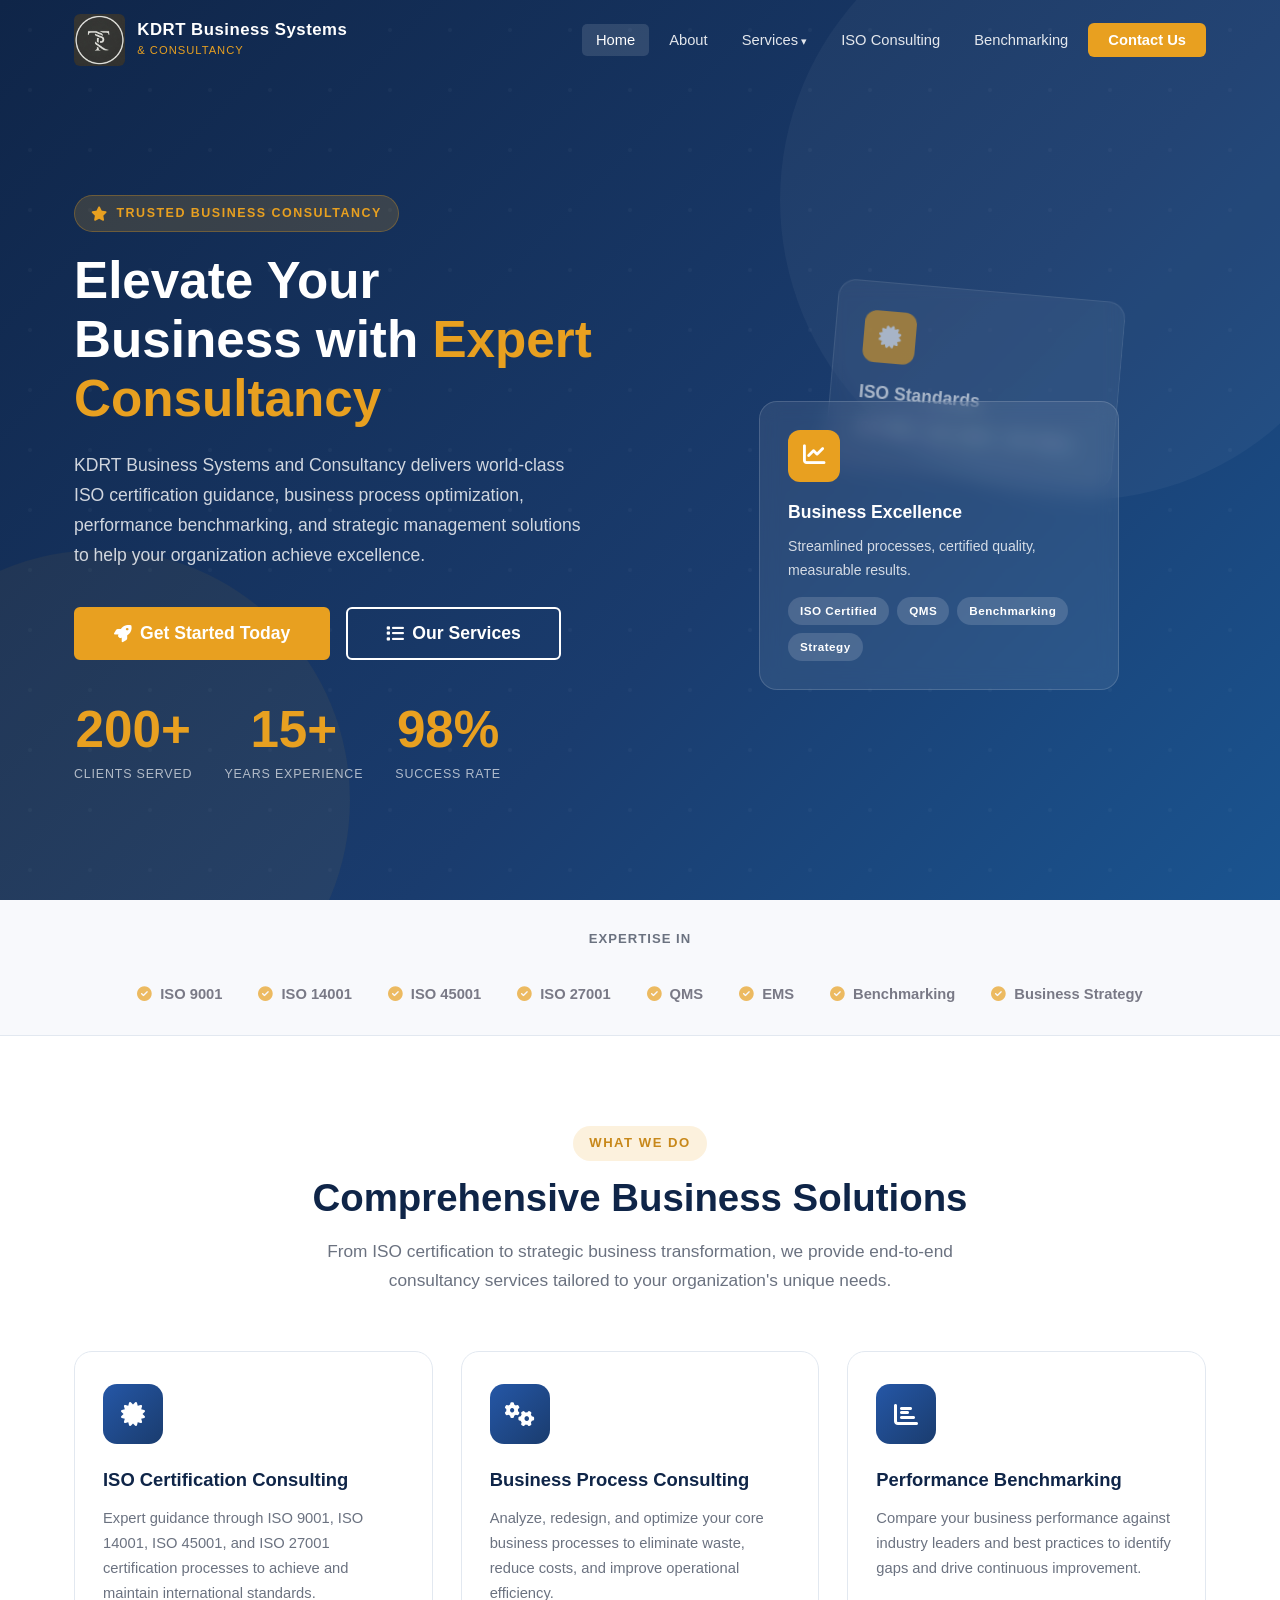
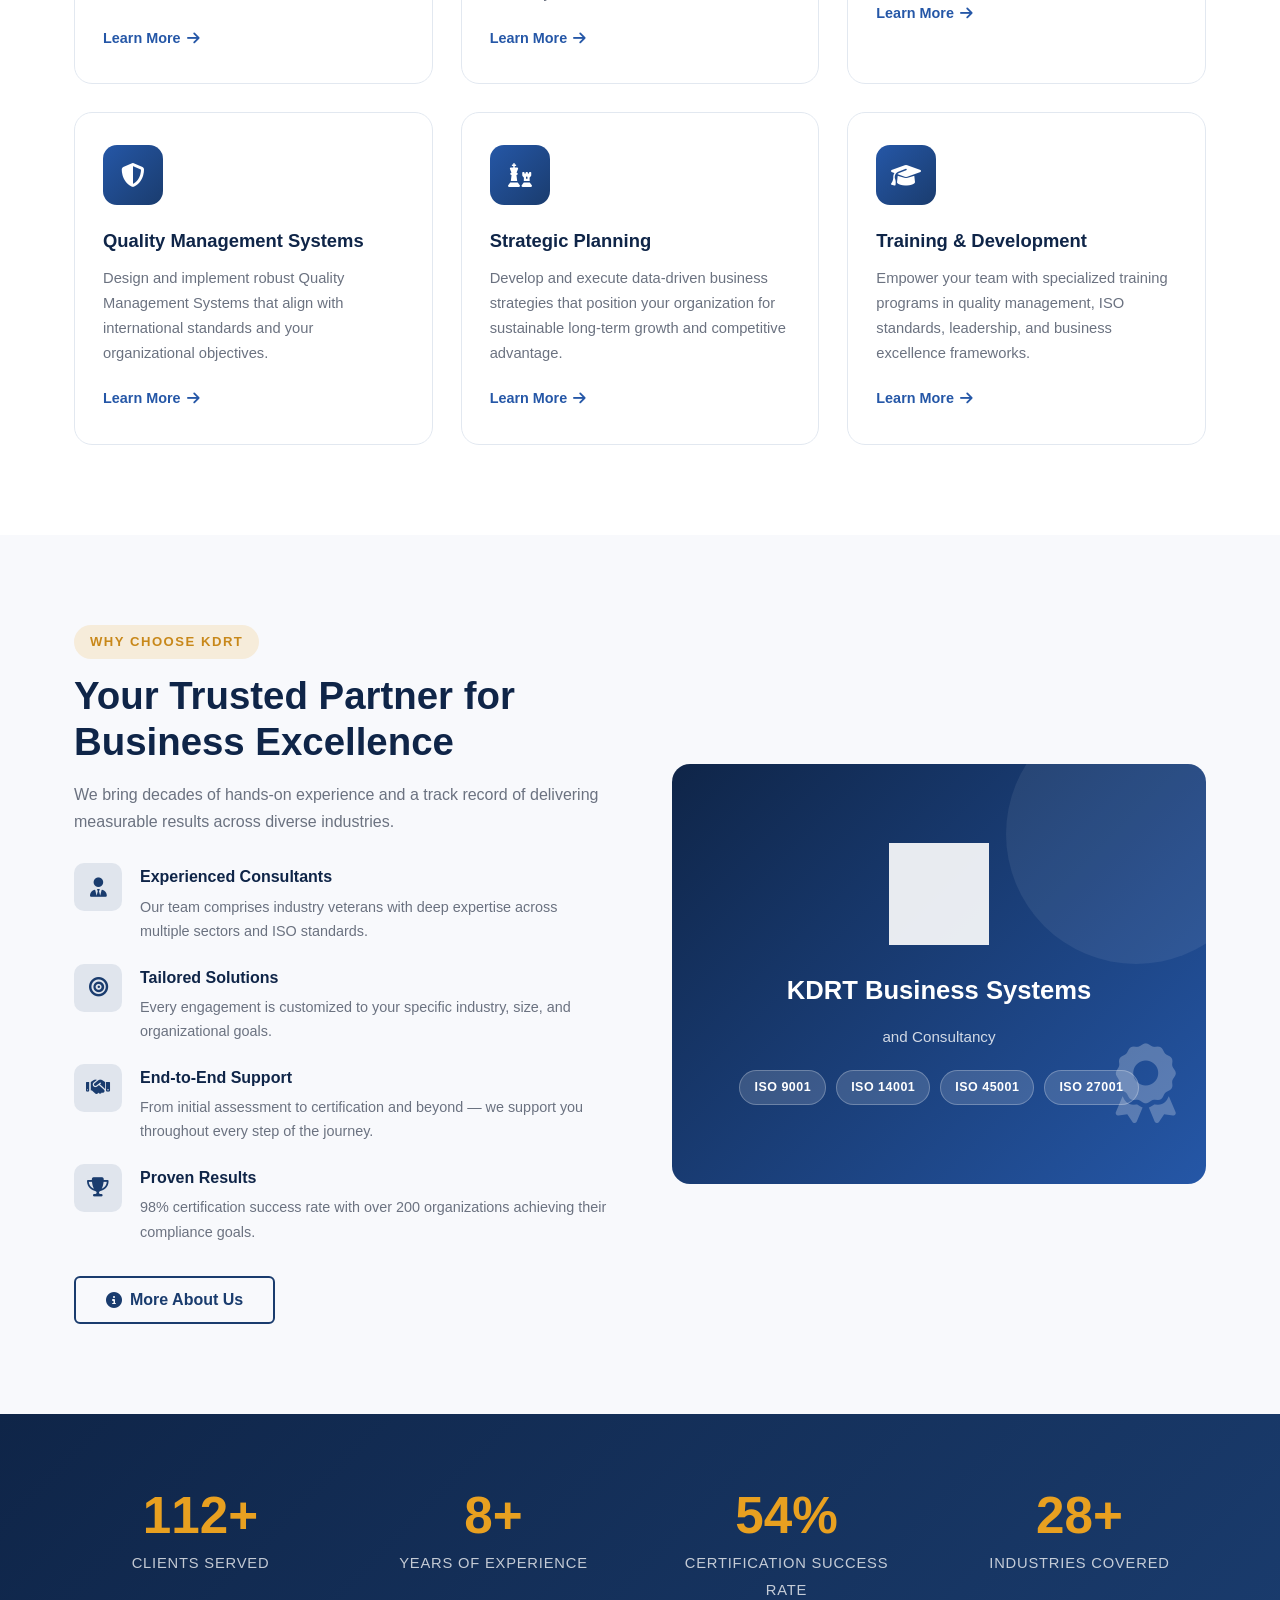
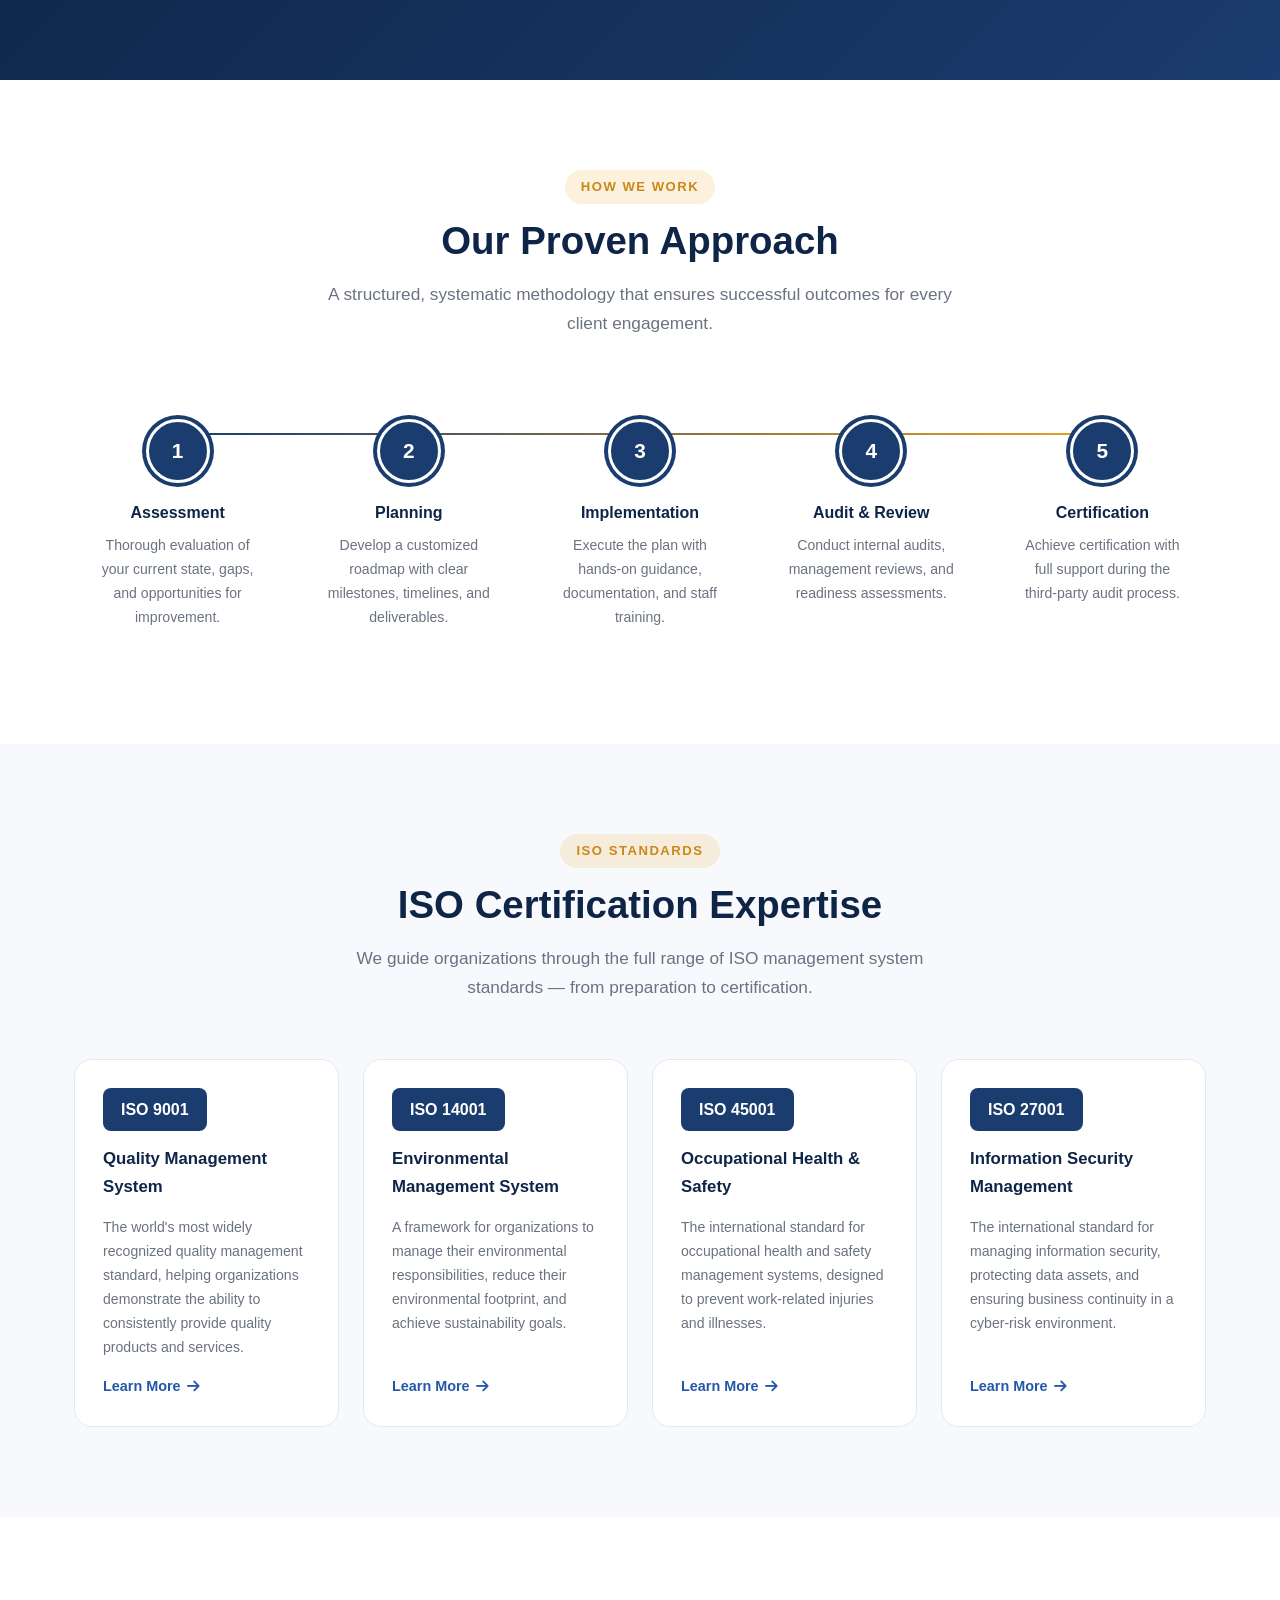
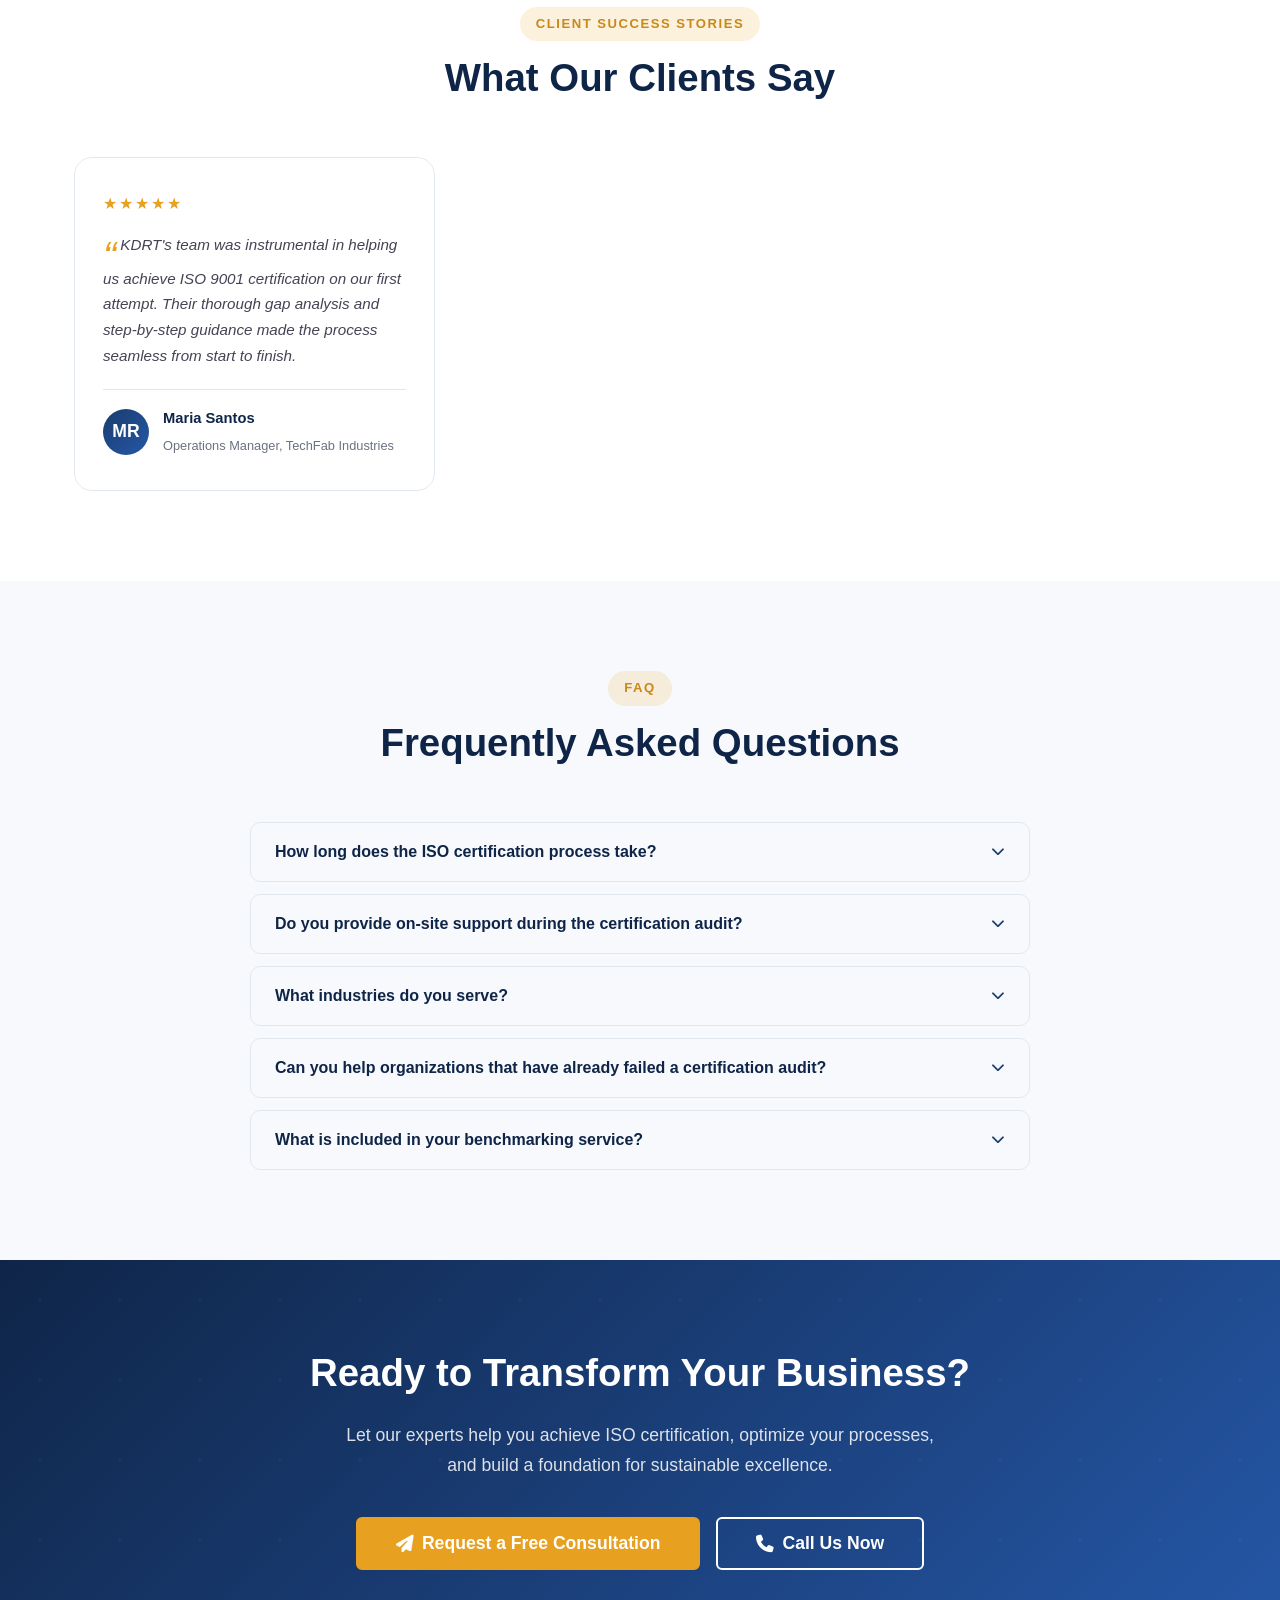
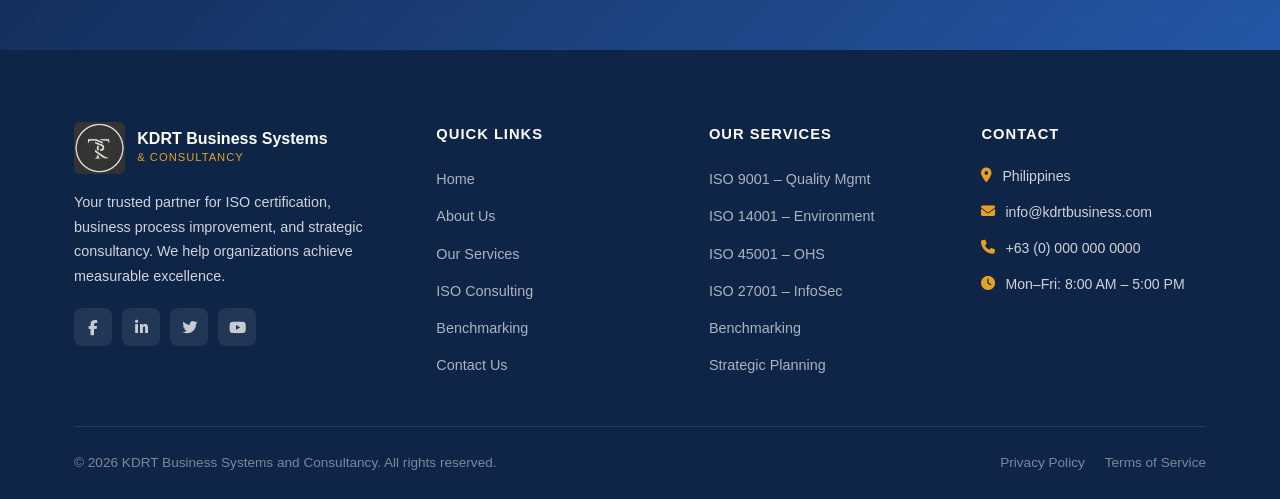
==== commit f6058ca6: "Fix: move all inline styles to CSS classes, add vendor prefixes, remove empty rulesets" ====
--- a/index.html
+++ b/index.html
@@ -183,7 +183,7 @@
                 <div data-animate="fadeInLeft">
                     <span class="section-label">Why Choose KDRT</span>
                     <h2 class="section-title">Your Trusted Partner for Business Excellence</h2>
-                    <p style="color:var(--text-light); margin-bottom: 8px;">We bring decades of hands-on experience and a track record of delivering measurable results across diverse industries.</p>
+                    <p class="why-intro-p">We bring decades of hands-on experience and a track record of delivering measurable results across diverse industries.</p>
                     <div class="why-list">
                         <div class="why-item">
                             <div class="why-item-icon"><i class="fas fa-user-tie"></i></div>
@@ -214,7 +214,7 @@
                             </div>
                         </div>
                     </div>
-                    <div style="margin-top: 32px;">
+                    <div class="section-cta-wrap">
                         <a href="about.html" class="btn btn-outline-primary">
                             <i class="fas fa-info-circle"></i> More About Us
                         </a>
@@ -227,7 +227,7 @@
                             <img src="images/KDlogo.png" alt="KDRT Logo" class="logo-large">
                             <h2>KDRT Business Systems</h2>
                             <p>and Consultancy</p>
-                            <div class="cert-badges" style="margin-top: 20px;">
+                            <div class="cert-badges mt-20">
                                 <span class="cert-badge">ISO 9001</span>
                                 <span class="cert-badge">ISO 14001</span>
                                 <span class="cert-badge">ISO 45001</span>
@@ -315,25 +315,25 @@
                     <span class="iso-badge">ISO 9001</span>
                     <h4>Quality Management System</h4>
                     <p>The world's most widely recognized quality management standard, helping organizations demonstrate the ability to consistently provide quality products and services.</p>
-                    <a href="iso.html" class="learn-more" style="color:var(--primary-light); font-weight:600; font-size:0.9rem; display:inline-flex; align-items:center; gap:6px;">Learn More <i class="fas fa-arrow-right"></i></a>
+                    <a href="iso.html" class="learn-more">Learn More <i class="fas fa-arrow-right"></i></a>
                 </div>
                 <div class="iso-card" data-animate="fadeInUp">
                     <span class="iso-badge">ISO 14001</span>
                     <h4>Environmental Management System</h4>
                     <p>A framework for organizations to manage their environmental responsibilities, reduce their environmental footprint, and achieve sustainability goals.</p>
-                    <a href="iso.html" class="learn-more" style="color:var(--primary-light); font-weight:600; font-size:0.9rem; display:inline-flex; align-items:center; gap:6px;">Learn More <i class="fas fa-arrow-right"></i></a>
+                    <a href="iso.html" class="learn-more">Learn More <i class="fas fa-arrow-right"></i></a>
                 </div>
                 <div class="iso-card" data-animate="fadeInUp">
                     <span class="iso-badge">ISO 45001</span>
                     <h4>Occupational Health &amp; Safety</h4>
                     <p>The international standard for occupational health and safety management systems, designed to prevent work-related injuries and illnesses.</p>
-                    <a href="iso.html" class="learn-more" style="color:var(--primary-light); font-weight:600; font-size:0.9rem; display:inline-flex; align-items:center; gap:6px;">Learn More <i class="fas fa-arrow-right"></i></a>
+                    <a href="iso.html" class="learn-more">Learn More <i class="fas fa-arrow-right"></i></a>
                 </div>
                 <div class="iso-card" data-animate="fadeInUp">
                     <span class="iso-badge">ISO 27001</span>
                     <h4>Information Security Management</h4>
                     <p>The international standard for managing information security, protecting data assets, and ensuring business continuity in a cyber-risk environment.</p>
-                    <a href="iso.html" class="learn-more" style="color:var(--primary-light); font-weight:600; font-size:0.9rem; display:inline-flex; align-items:center; gap:6px;">Learn More <i class="fas fa-arrow-right"></i></a>
+                    <a href="iso.html" class="learn-more">Learn More <i class="fas fa-arrow-right"></i></a>
                 </div>
             </div>
         </div>
--- a/css/style.css
+++ b/css/style.css
@@ -364,6 +364,7 @@
 .hero-card {
     position: absolute;
     background: rgba(255,255,255,0.08);
+    -webkit-backdrop-filter: blur(10px);
     backdrop-filter: blur(10px);
     border: 1px solid rgba(255,255,255,0.15);
     border-radius: var(--radius-lg);
@@ -489,7 +490,7 @@
 .service-card:hover .service-icon { transform: scale(1.1) rotate(-5deg); }
 .service-card h3 { font-size: 1.15rem; font-weight: 700; color: var(--primary-dark); margin-bottom: 10px; }
 .service-card p { font-size: 0.92rem; color: var(--text-light); margin-bottom: 18px; }
-.service-card .learn-more {
+.learn-more {
     color: var(--primary-light);
     font-size: 0.9rem;
     font-weight: 600;
@@ -880,6 +881,8 @@
 .story-visual {
     background: linear-gradient(145deg, var(--primary-dark), var(--primary-light));
     border-radius: var(--radius-lg);
+    position: relative;
+    overflow: hidden;
     padding: 48px 36px;
     color: var(--white);
     text-align: center;
@@ -970,7 +973,6 @@
 .value-card p { font-size: 0.85rem; color: rgba(255,255,255,0.7); }
 
 /* Services Page */
-.services-hero { }
 .services-intro-grid { display: grid; grid-template-columns: 1.2fr 1fr; gap: 64px; align-items: center; }
 .services-list-full { display: flex; flex-direction: column; gap: 40px; }
 .service-row {
@@ -1098,7 +1100,6 @@
     padding-bottom: 48px;
     border-bottom: 1px solid rgba(255,255,255,0.1);
 }
-.footer-brand { }
 .footer-logo-wrap { display: flex; align-items: center; gap: 12px; margin-bottom: 16px; }
 .footer-logo { height: 52px; width: auto; border-radius: 6px; }
 .footer-brand-name { font-size: 1rem; font-weight: 800; color: var(--white); line-height: 1.2; }
@@ -1158,6 +1159,80 @@
 
 /* === Page: No-hero pages === */
 .page-content { padding-top: var(--navbar-height); }
+
+/* === Utility / Component Classes === */
+.why-intro-p { color: var(--text-light); margin-bottom: 8px; }
+.section-cta-wrap { margin-top: 32px; }
+.mt-20 { margin-top: 20px; }
+.flex-actions { display: flex; gap: 16px; margin-top: 28px; flex-wrap: wrap; }
+.text-desc { color: var(--text-mid); margin-bottom: 16px; }
+.text-desc-lg { color: var(--text-mid); margin-bottom: 24px; }
+.text-desc-xl { color: var(--text-mid); margin-bottom: 28px; }
+.section-label-light { background: rgba(232,160,32,0.2); color: var(--accent); }
+.section-title-light { color: var(--white); }
+.section-desc-light { color: rgba(255,255,255,0.75); }
+/* Story visual helpers */
+.story-visual-sub { opacity: 0.8; margin-top: 6px; }
+.story-visual-tagline { margin-top: 16px; font-size: 0.95rem; opacity: 0.75; }
+.story-watermark {
+    font-size: 5rem;
+    font-weight: 900;
+    color: rgba(255,255,255,0.08);
+    position: absolute;
+    bottom: 10px;
+    right: 20px;
+    line-height: 1;
+}
+/* Services mini grid */
+.services-mini-grid { display: grid; grid-template-columns: 1fr 1fr; gap: 16px; }
+.services-mini-card {
+    background: var(--off-white);
+    border-radius: var(--radius-lg);
+    padding: 24px;
+    text-align: center;
+    border: 1px solid var(--border);
+}
+.services-mini-card i {
+    font-size: 2rem;
+    color: var(--primary);
+    margin-bottom: 10px;
+    display: block;
+}
+.services-mini-card strong {
+    font-size: 0.9rem;
+    color: var(--primary-dark);
+    display: block;
+    margin-bottom: 4px;
+}
+.services-mini-card span { font-size: 0.8rem; color: var(--text-light); }
+/* ISO card header colour variants */
+.iso-card-header--green { background: linear-gradient(135deg, #1a5a2e, #2d8a48); }
+.iso-card-header--orange { background: linear-gradient(135deg, #7a2c00, #c45500); }
+.iso-card-header--navy { background: linear-gradient(135deg, #1a2a5e, #2e4496); }
+/* Benchmarking */
+.benchmark-visual-sub { margin-top: 8px; }
+/* Contact page */
+.contact-social-box {
+    background: var(--off-white);
+    border-radius: var(--radius-lg);
+    padding: 28px;
+    border: 1px solid var(--border);
+    margin-top: 24px;
+}
+.contact-social-box h4 { font-size: 1rem; font-weight: 700; color: var(--primary-dark); margin-bottom: 16px; }
+.contact-cta-box {
+    background: linear-gradient(135deg, var(--primary-dark), var(--primary));
+    border-radius: var(--radius-lg);
+    padding: 28px;
+    margin-top: 24px;
+    color: var(--white);
+}
+.contact-cta-box h4 { font-size: 1rem; font-weight: 700; margin-bottom: 16px; color: var(--white); }
+.contact-cta-box ul { display: flex; flex-direction: column; gap: 10px; }
+.contact-cta-box li { display: flex; align-items: center; gap: 10px; font-size: 0.9rem; color: rgba(255,255,255,0.85); }
+.contact-cta-box li i { color: var(--accent); }
+.btn-full { width: 100%; justify-content: center; }
+.map-note { font-size: 0.82rem; }
 
 /* === Responsive === */
 @media (max-width: 1024px) {
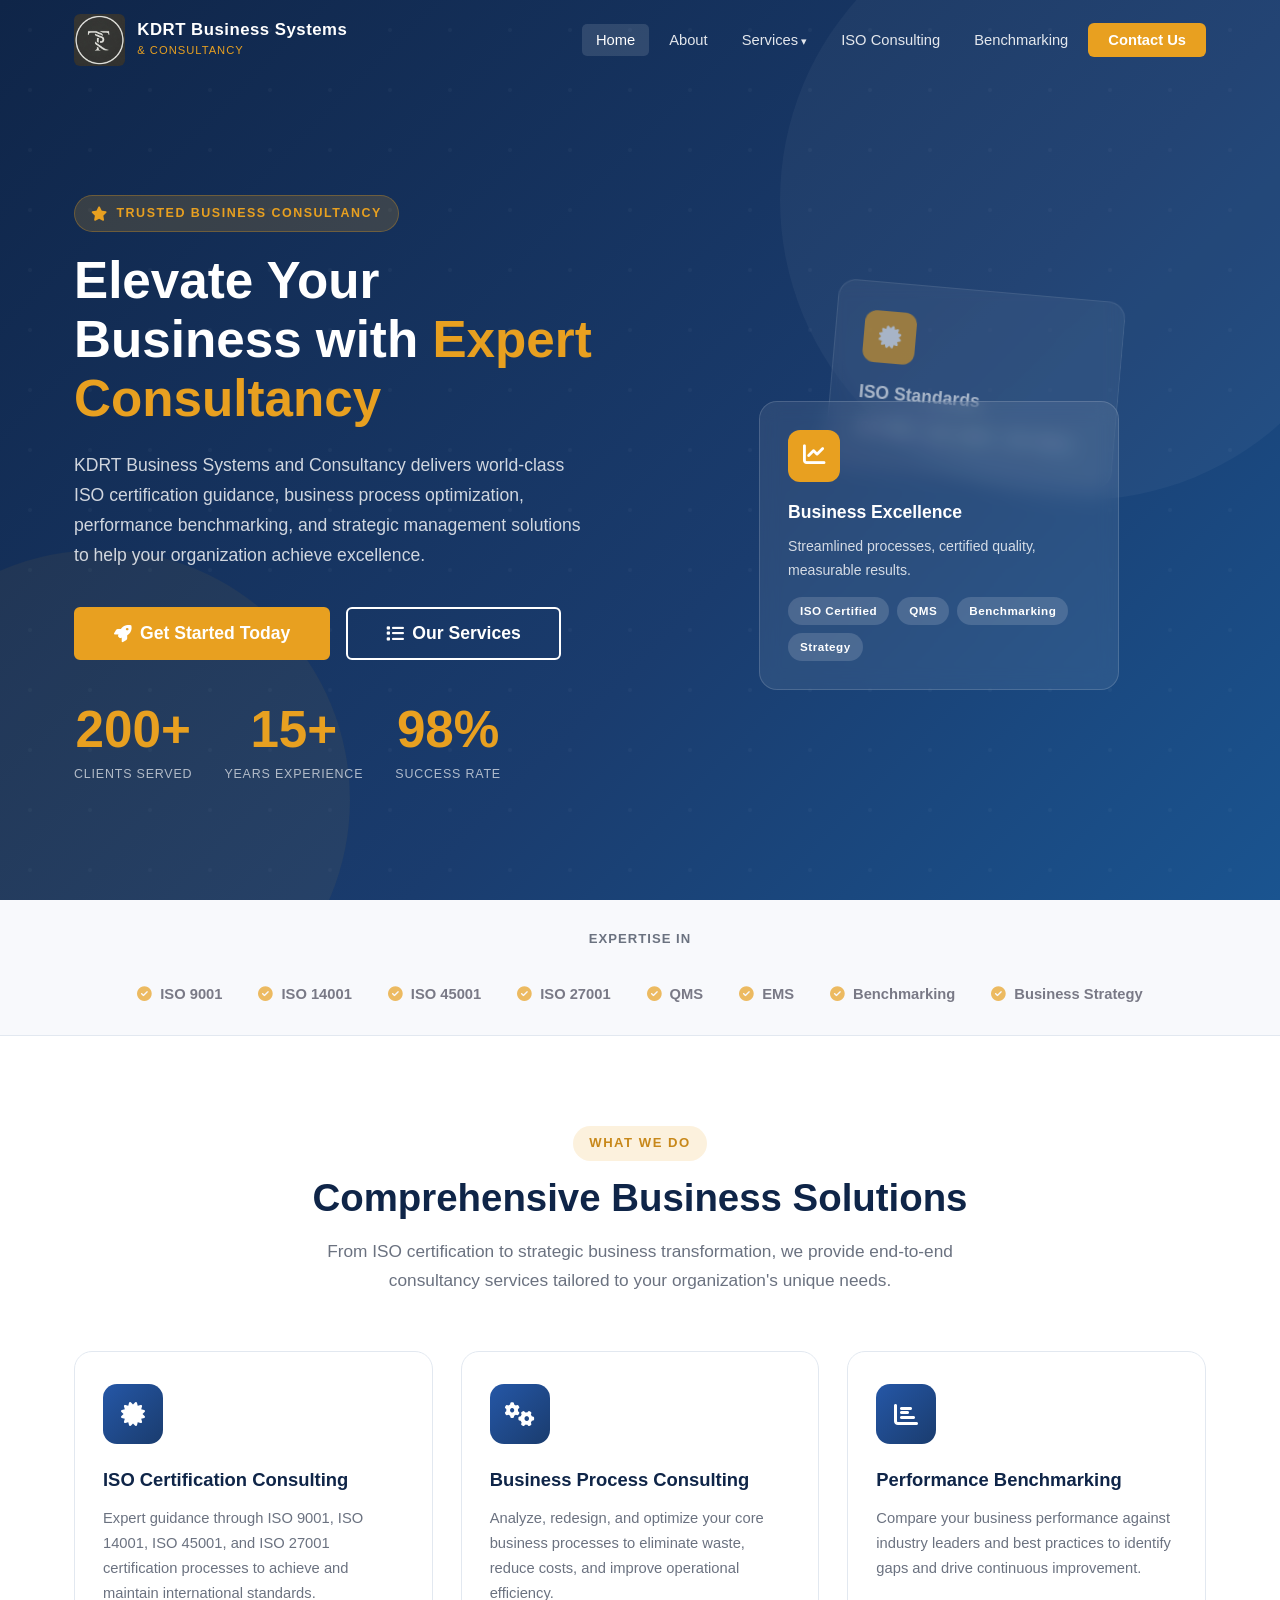
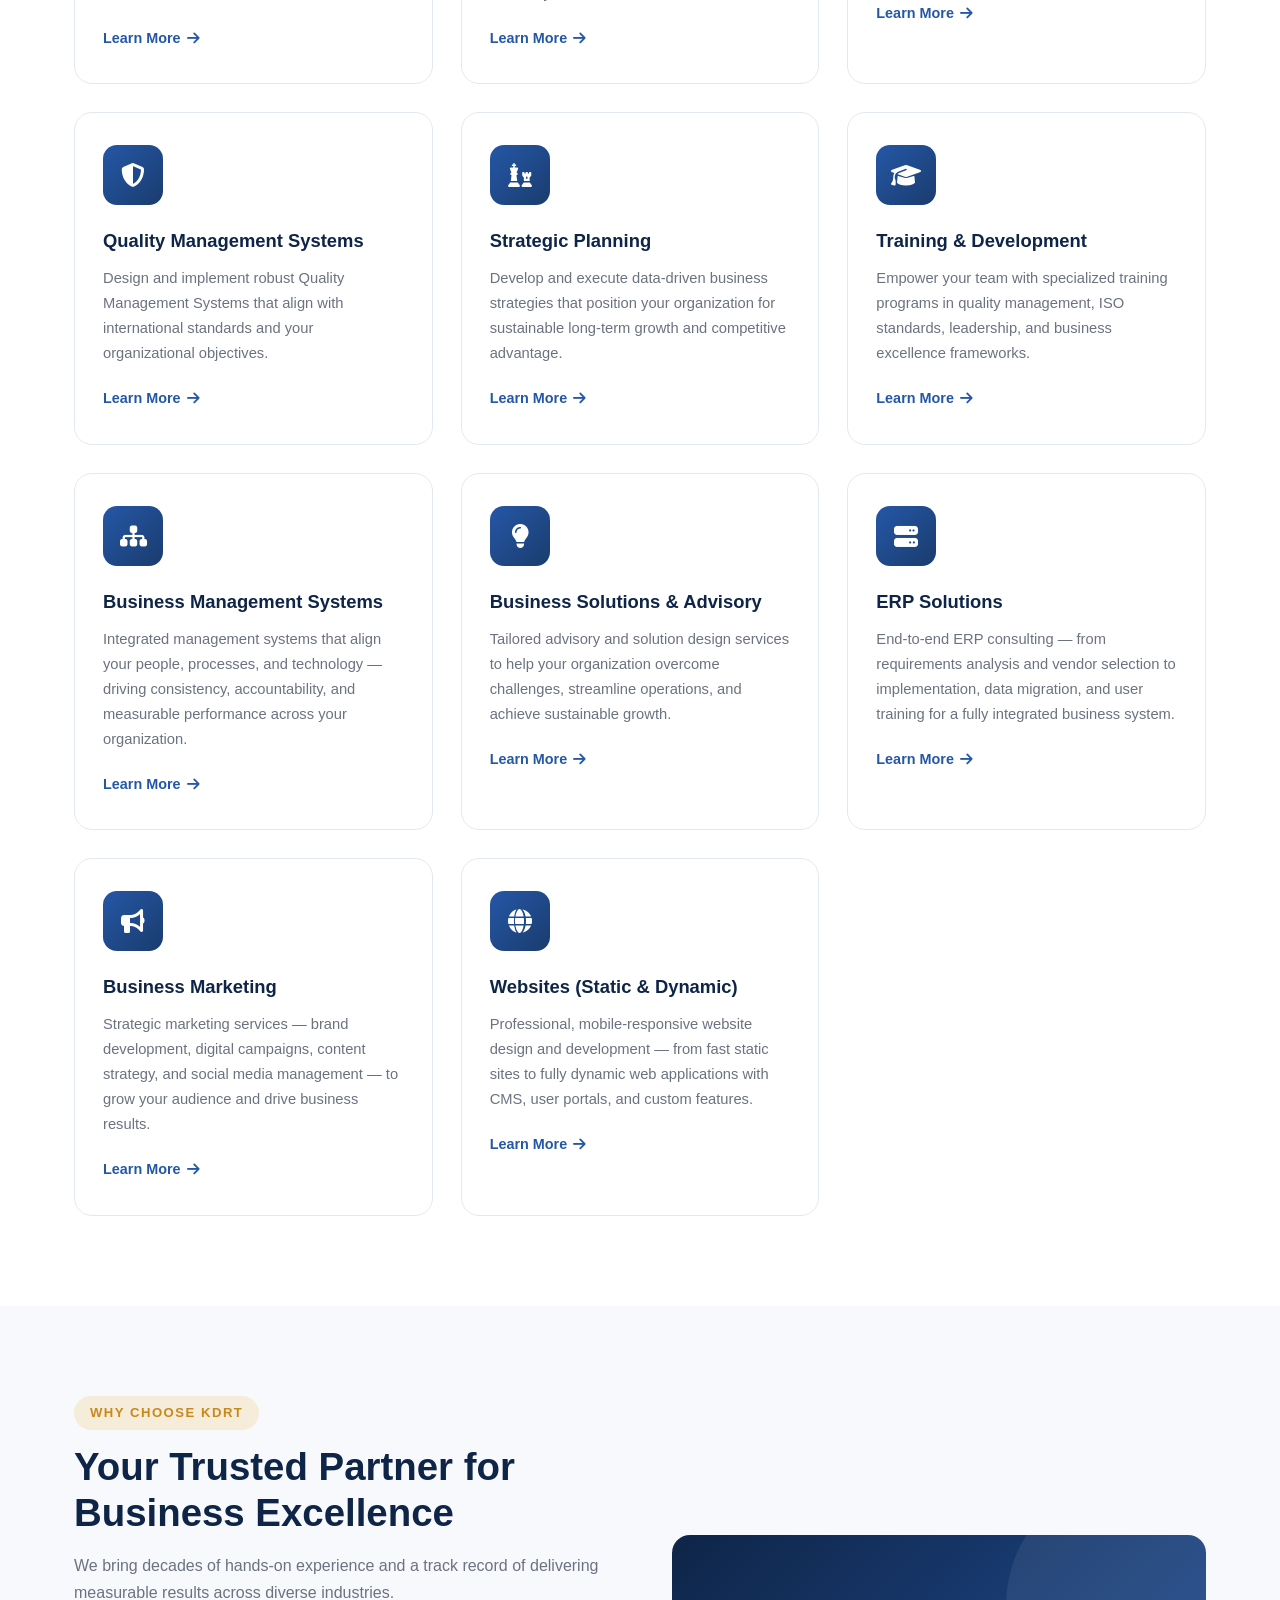
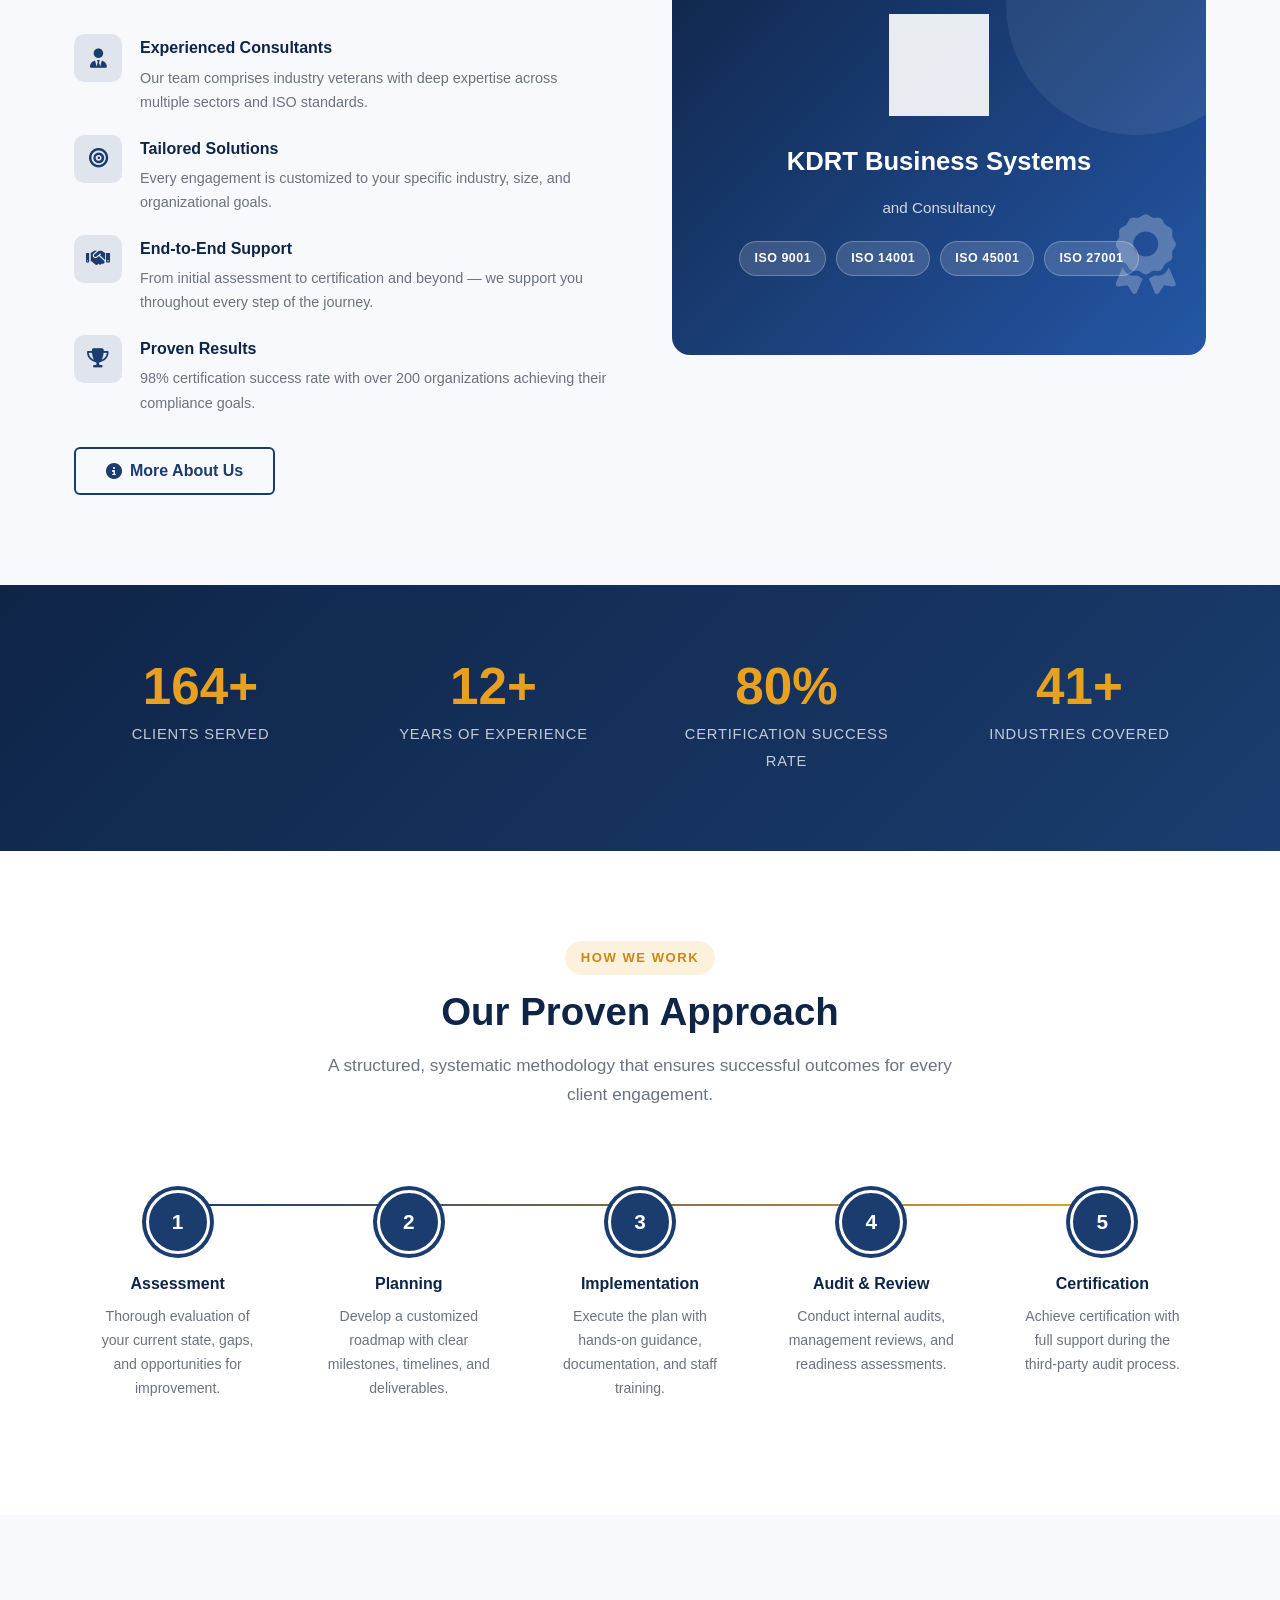
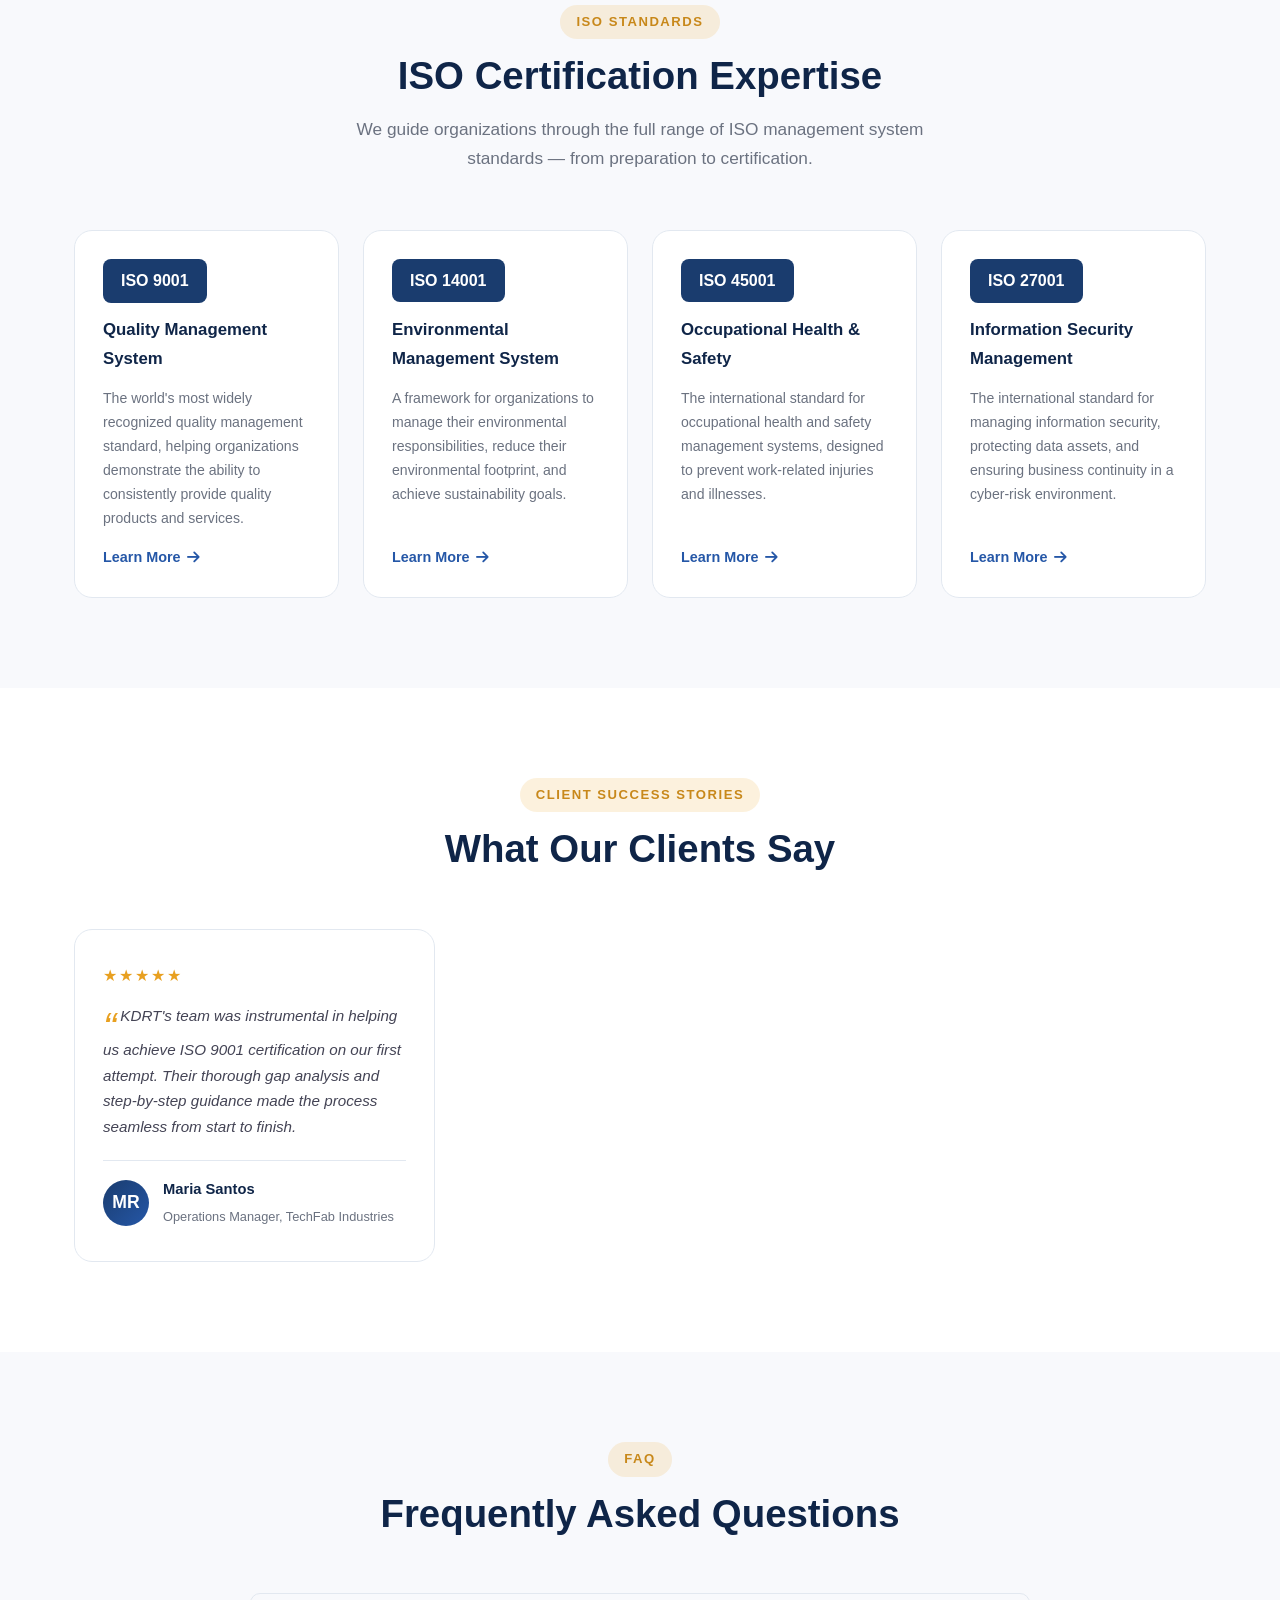
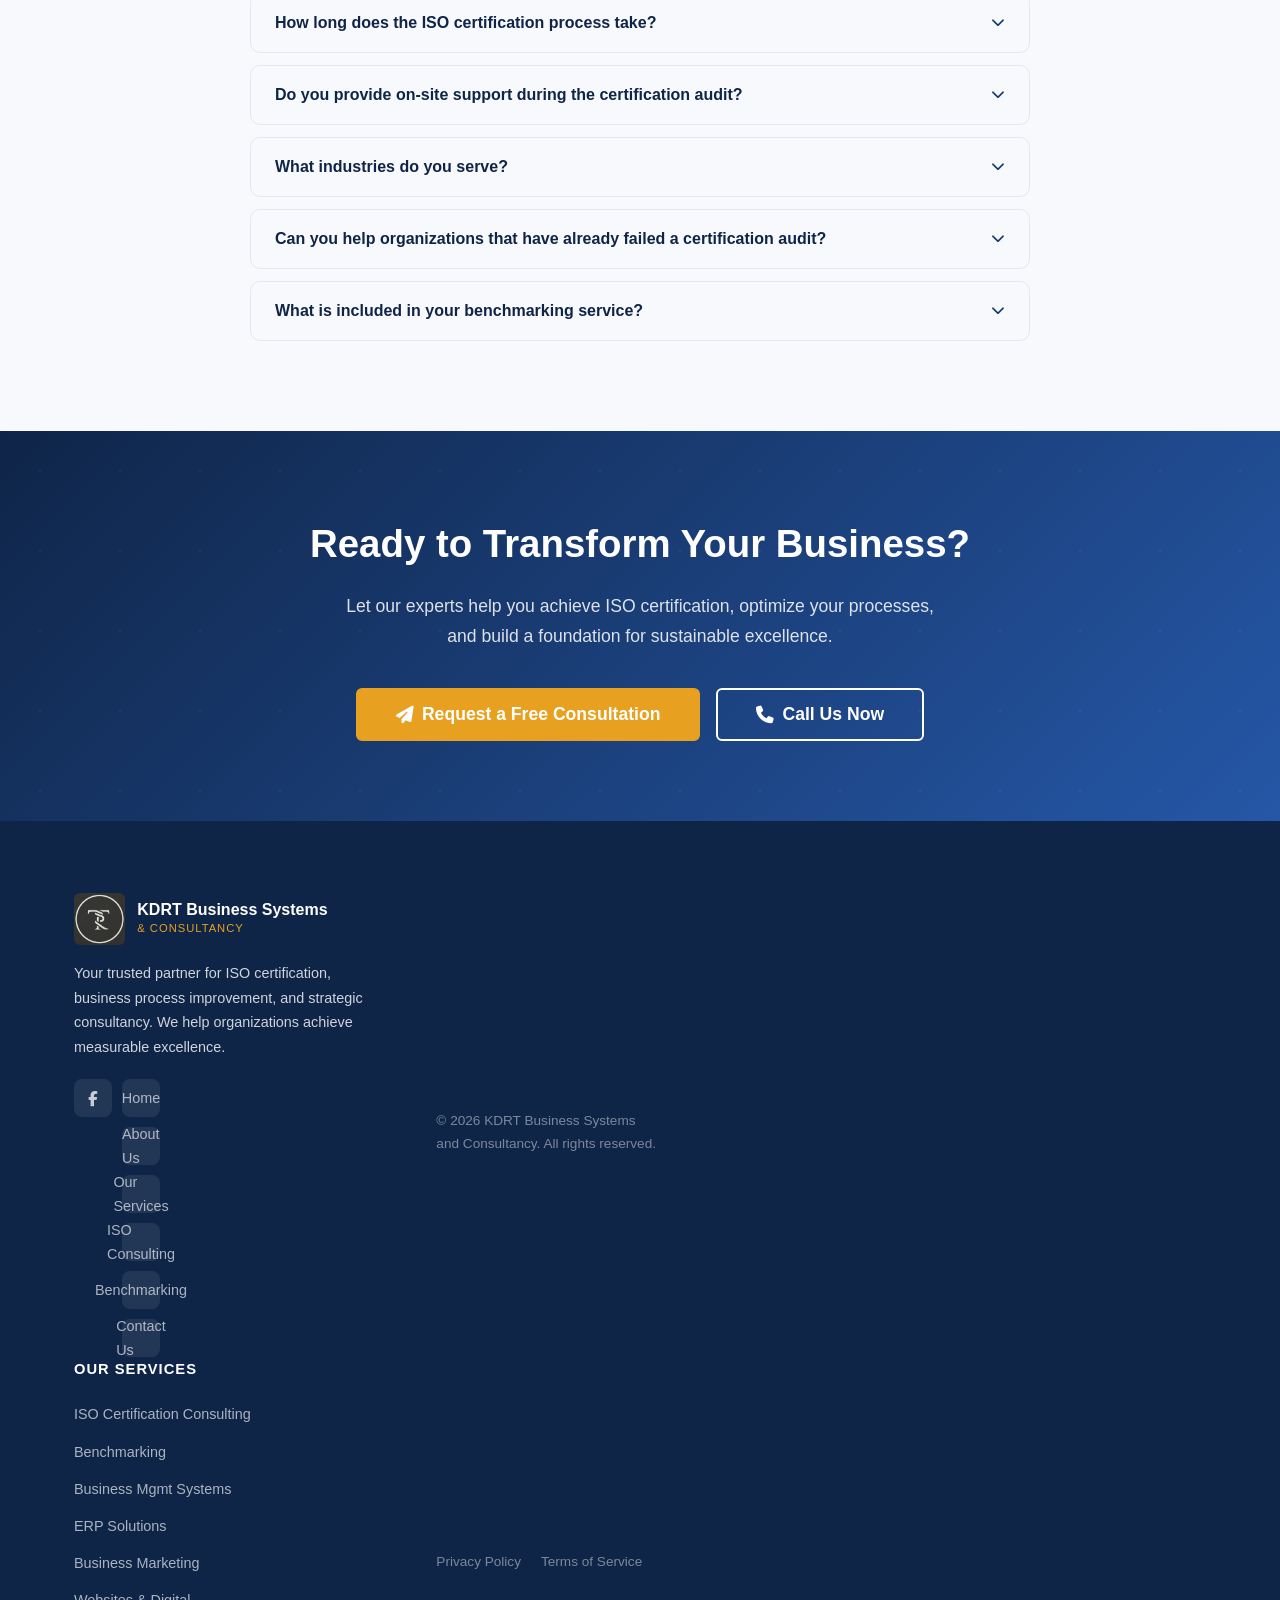
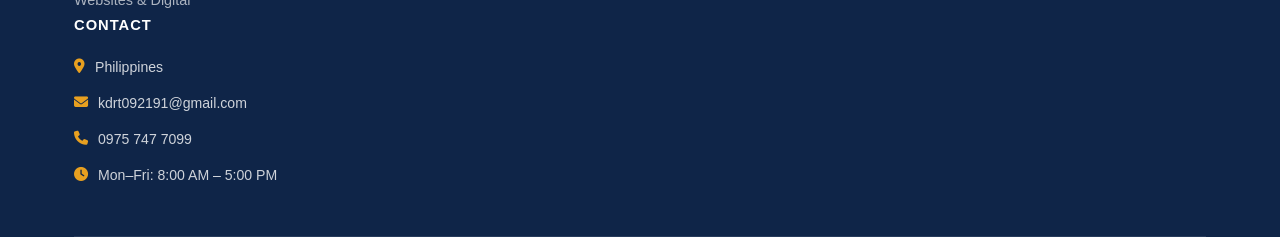
==== commit 223f5023: "Add new services (BMS, Business Solutions, ERP, Marketing, Websites) and update contact info" ====
--- a/index.html
+++ b/index.html
@@ -172,6 +172,36 @@
                     <p>Empower your team with specialized training programs in quality management, ISO standards, leadership, and business excellence frameworks.</p>
                     <a href="services.html" class="learn-more">Learn More <i class="fas fa-arrow-right"></i></a>
                 </div>
+                <div class="service-card" data-animate="fadeInUp">
+                    <div class="service-icon"><i class="fas fa-sitemap"></i></div>
+                    <h3>Business Management Systems</h3>
+                    <p>Integrated management systems that align your people, processes, and technology — driving consistency, accountability, and measurable performance across your organization.</p>
+                    <a href="services.html" class="learn-more">Learn More <i class="fas fa-arrow-right"></i></a>
+                </div>
+                <div class="service-card" data-animate="fadeInUp">
+                    <div class="service-icon"><i class="fas fa-lightbulb"></i></div>
+                    <h3>Business Solutions &amp; Advisory</h3>
+                    <p>Tailored advisory and solution design services to help your organization overcome challenges, streamline operations, and achieve sustainable growth.</p>
+                    <a href="services.html" class="learn-more">Learn More <i class="fas fa-arrow-right"></i></a>
+                </div>
+                <div class="service-card" data-animate="fadeInUp">
+                    <div class="service-icon"><i class="fas fa-server"></i></div>
+                    <h3>ERP Solutions</h3>
+                    <p>End-to-end ERP consulting — from requirements analysis and vendor selection to implementation, data migration, and user training for a fully integrated business system.</p>
+                    <a href="services.html" class="learn-more">Learn More <i class="fas fa-arrow-right"></i></a>
+                </div>
+                <div class="service-card" data-animate="fadeInUp">
+                    <div class="service-icon"><i class="fas fa-bullhorn"></i></div>
+                    <h3>Business Marketing</h3>
+                    <p>Strategic marketing services — brand development, digital campaigns, content strategy, and social media management — to grow your audience and drive business results.</p>
+                    <a href="services.html" class="learn-more">Learn More <i class="fas fa-arrow-right"></i></a>
+                </div>
+                <div class="service-card" data-animate="fadeInUp">
+                    <div class="service-icon"><i class="fas fa-globe"></i></div>
+                    <h3>Websites (Static &amp; Dynamic)</h3>
+                    <p>Professional, mobile-responsive website design and development — from fast static sites to fully dynamic web applications with CMS, user portals, and custom features.</p>
+                    <a href="services.html" class="learn-more">Learn More <i class="fas fa-arrow-right"></i></a>
+                </div>
             </div>
         </div>
     </section>
@@ -426,7 +456,7 @@
                     <a href="contact.html" class="btn btn-primary btn-lg">
                         <i class="fas fa-paper-plane"></i> Request a Free Consultation
                     </a>
-                    <a href="tel:+639XXXXXXXXX" class="btn btn-outline btn-lg">
+                    <a href="tel:+639757477099" class="btn btn-outline btn-lg">
                         <i class="fas fa-phone"></i> Call Us Now
                     </a>
                 </div>
@@ -448,14 +478,7 @@
                     </div>
                     <p>Your trusted partner for ISO certification, business process improvement, and strategic consultancy. We help organizations achieve measurable excellence.</p>
                     <div class="footer-social">
-                        <a href="#" aria-label="Facebook"><i class="fab fa-facebook-f"></i></a>
-                        <a href="#" aria-label="LinkedIn"><i class="fab fa-linkedin-in"></i></a>
-                        <a href="#" aria-label="Twitter"><i class="fab fa-twitter"></i></a>
-                        <a href="#" aria-label="YouTube"><i class="fab fa-youtube"></i></a>
-                    </div>
-                </div>
-                <div class="footer-col">
-                    <h4>Quick Links</h4>
+                        <a href="https://www.facebook.com/kdrtbusiness.systems" aria-label="Facebook" target="_blank" rel="noopener"><i class="fab fa-facebook-f"></i></a>
                     <ul class="footer-links">
                         <li><a href="index.html">Home</a></li>
                         <li><a href="about.html">About Us</a></li>
@@ -468,12 +491,12 @@
                 <div class="footer-col">
                     <h4>Our Services</h4>
                     <ul class="footer-links">
-                        <li><a href="iso.html">ISO 9001 – Quality Mgmt</a></li>
-                        <li><a href="iso.html">ISO 14001 – Environment</a></li>
-                        <li><a href="iso.html">ISO 45001 – OHS</a></li>
-                        <li><a href="iso.html">ISO 27001 – InfoSec</a></li>
+                        <li><a href="iso.html">ISO Certification Consulting</a></li>
                         <li><a href="benchmarking.html">Benchmarking</a></li>
-                        <li><a href="services.html">Strategic Planning</a></li>
+                        <li><a href="services.html">Business Mgmt Systems</a></li>
+                        <li><a href="services.html">ERP Solutions</a></li>
+                        <li><a href="services.html">Business Marketing</a></li>
+                        <li><a href="services.html">Websites &amp; Digital</a></li>
                     </ul>
                 </div>
                 <div class="footer-col">
@@ -485,11 +508,11 @@
                         </div>
                         <div class="footer-contact-item">
                             <i class="fas fa-envelope"></i>
-                            <span>info@kdrtbusiness.com</span>
+                            <span>kdrt092191@gmail.com</span>
                         </div>
                         <div class="footer-contact-item">
                             <i class="fas fa-phone"></i>
-                            <span>+63 (0) 000 000 0000</span>
+                            <span>0975 747 7099</span>
                         </div>
                         <div class="footer-contact-item">
                             <i class="fas fa-clock"></i>
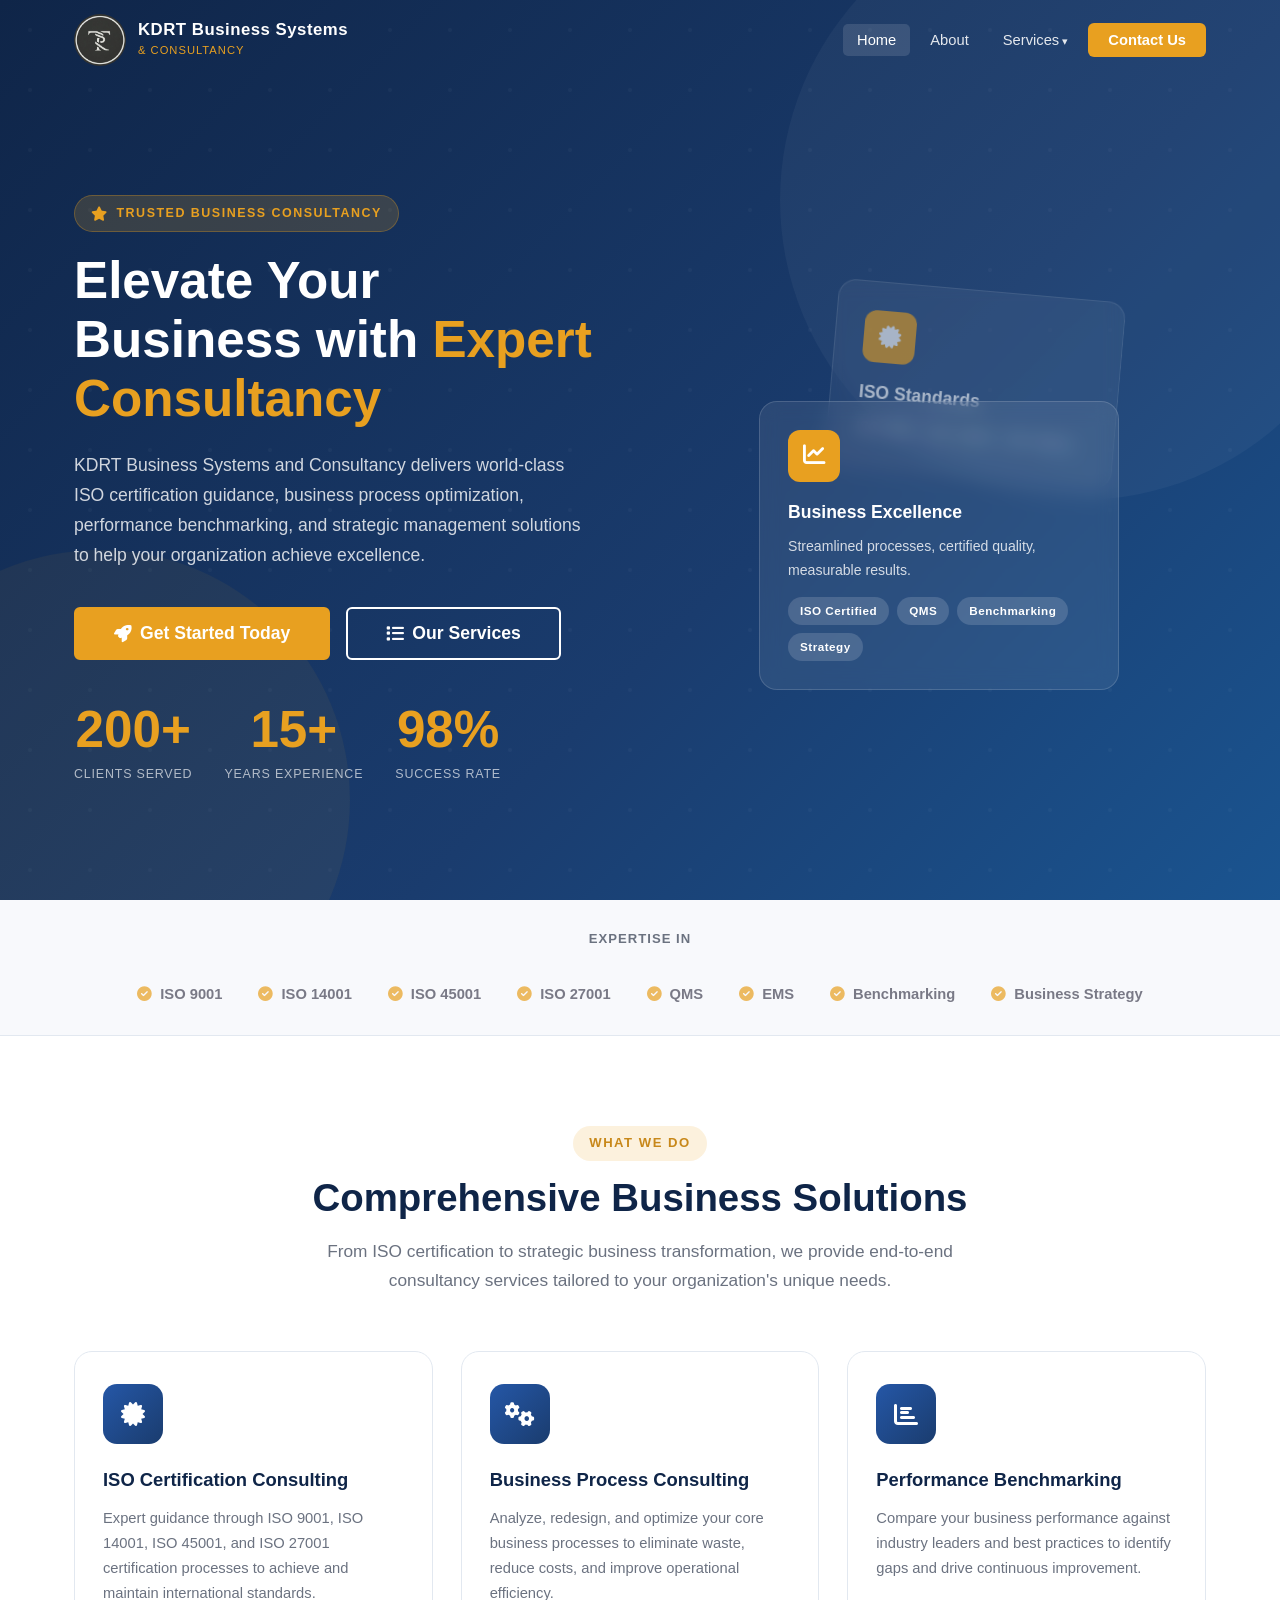
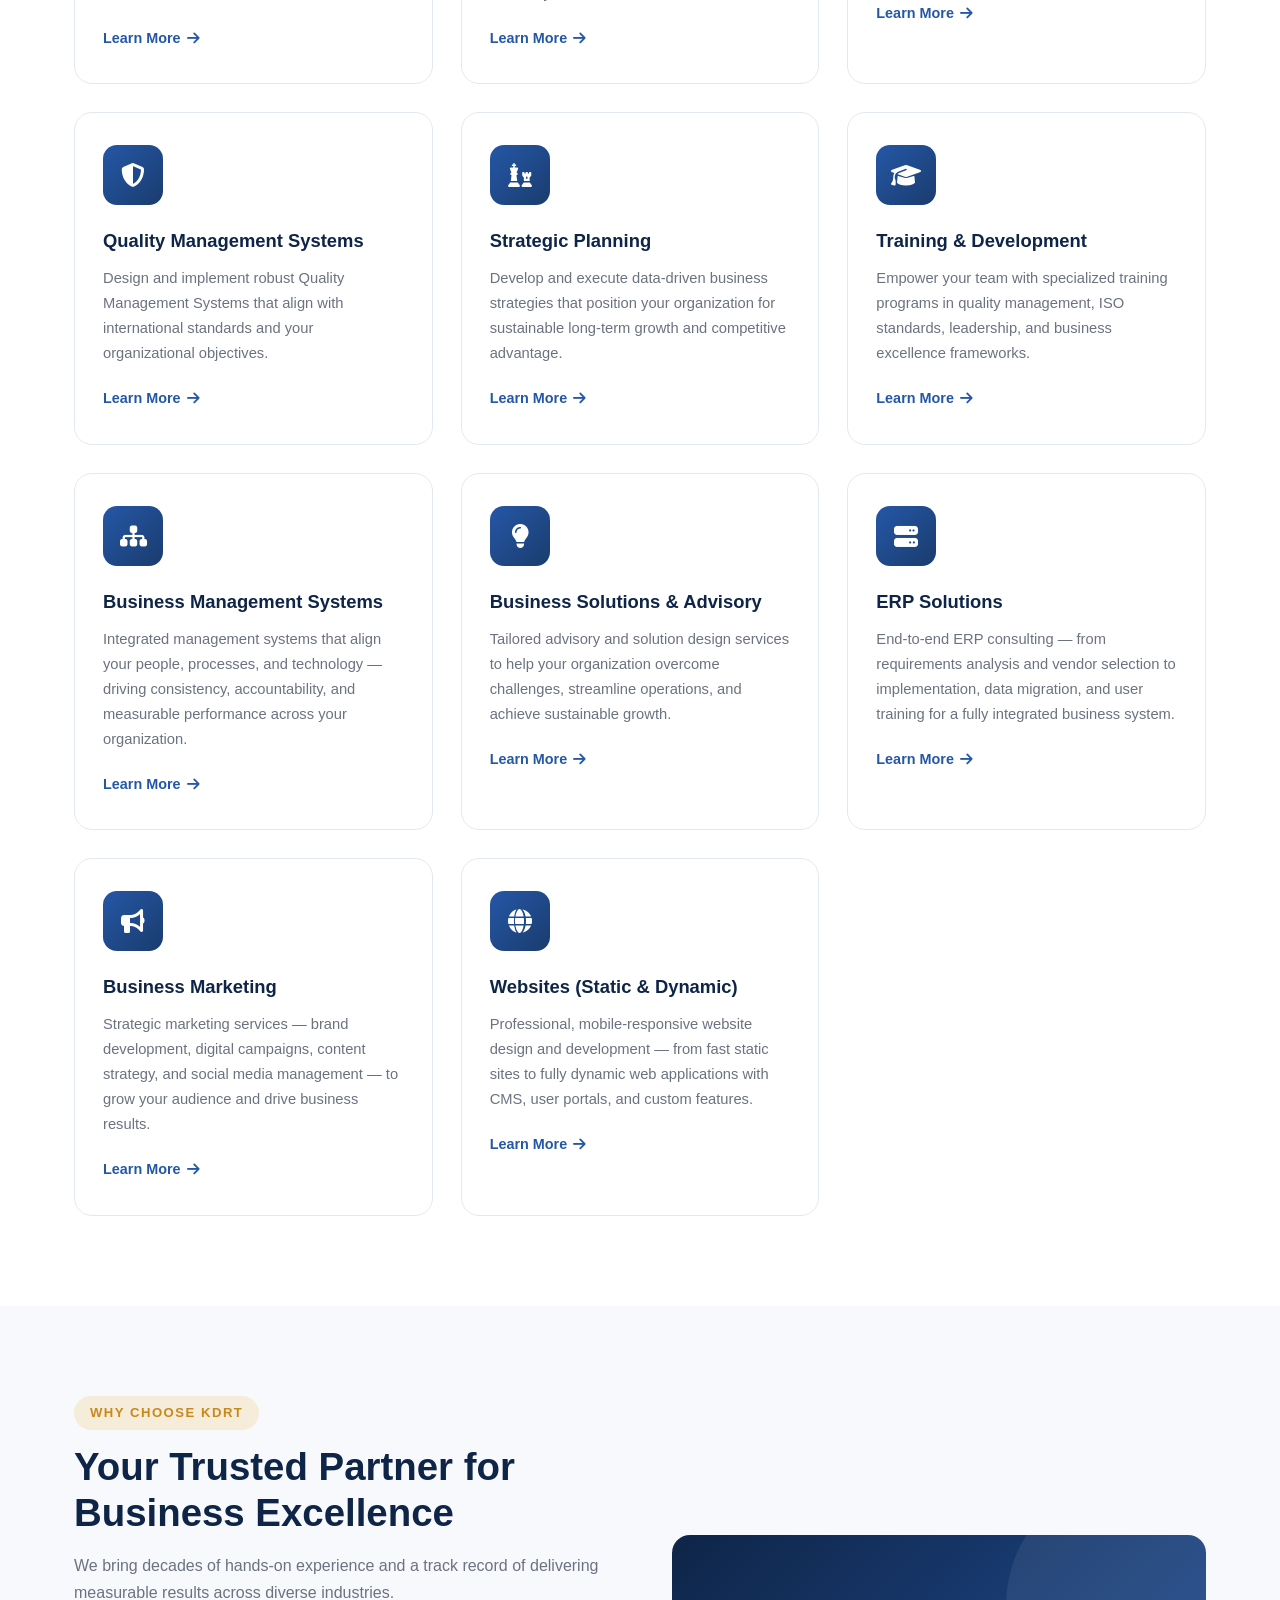
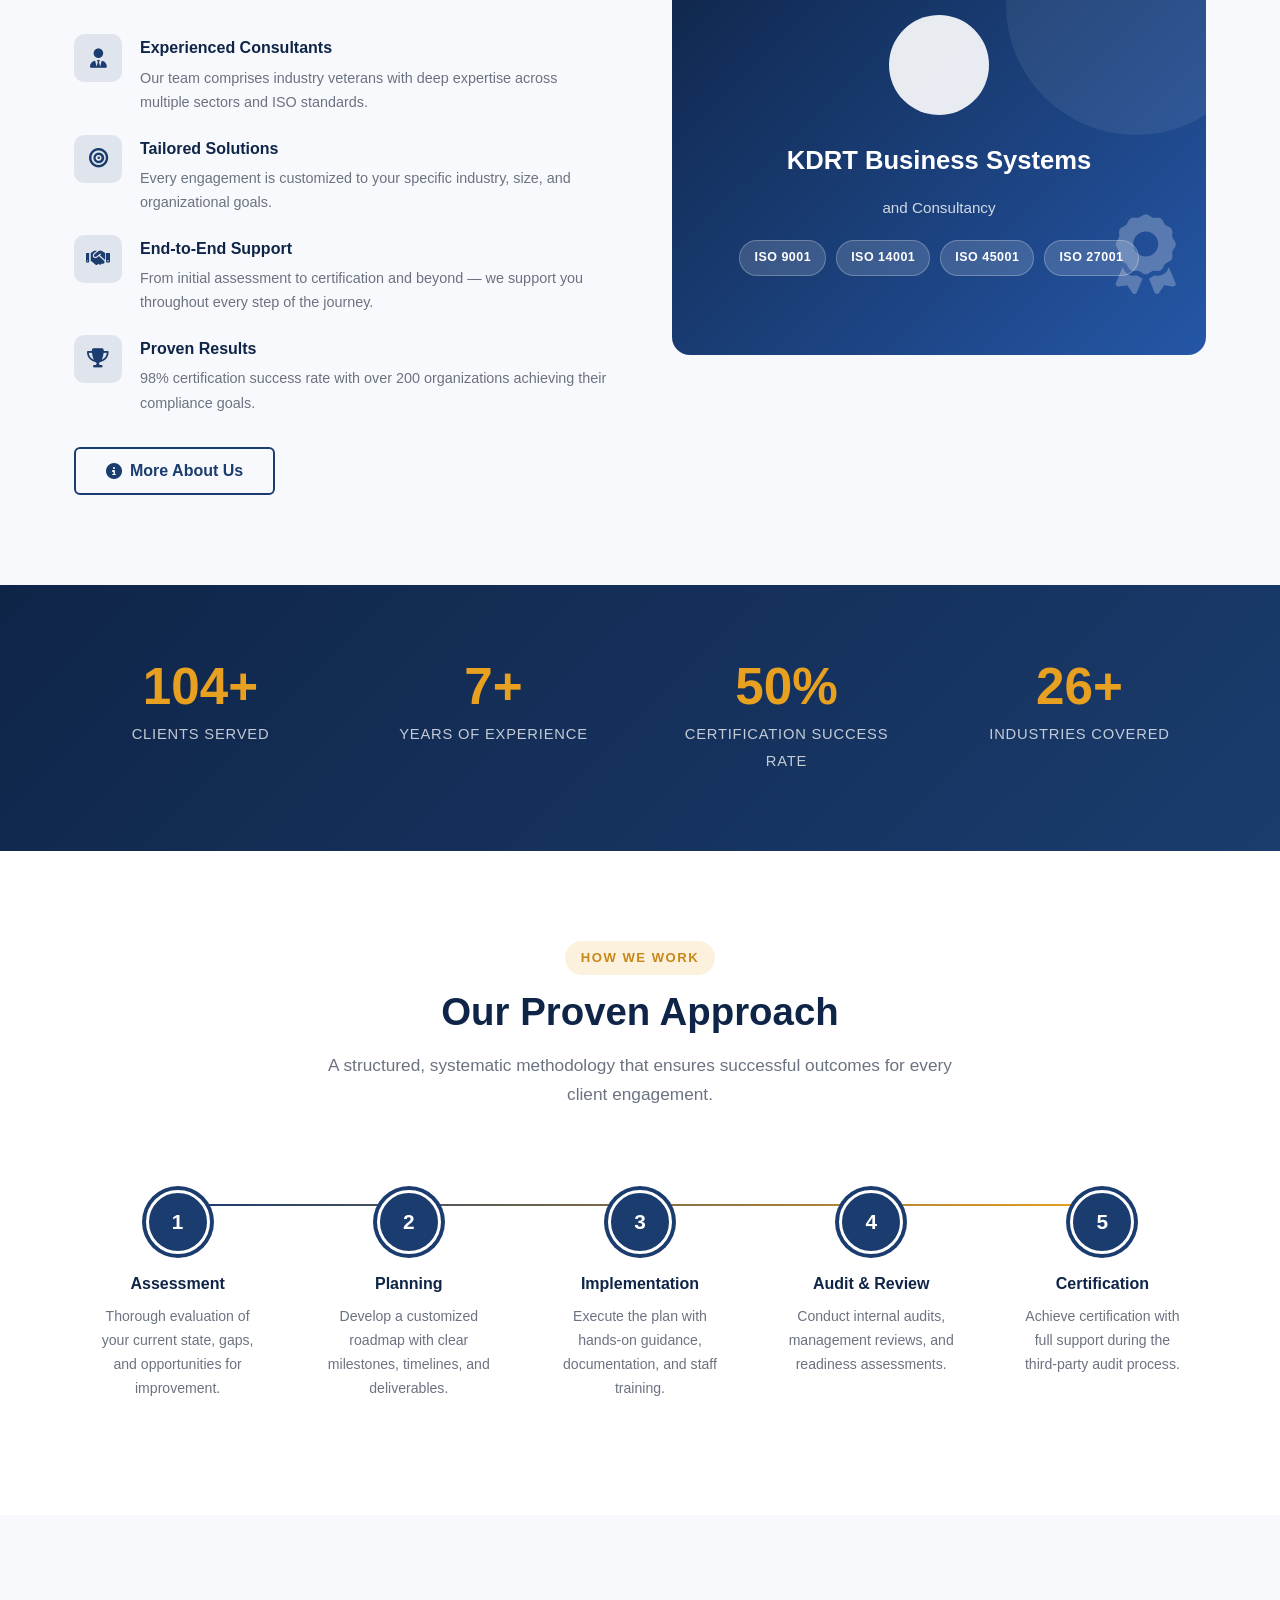
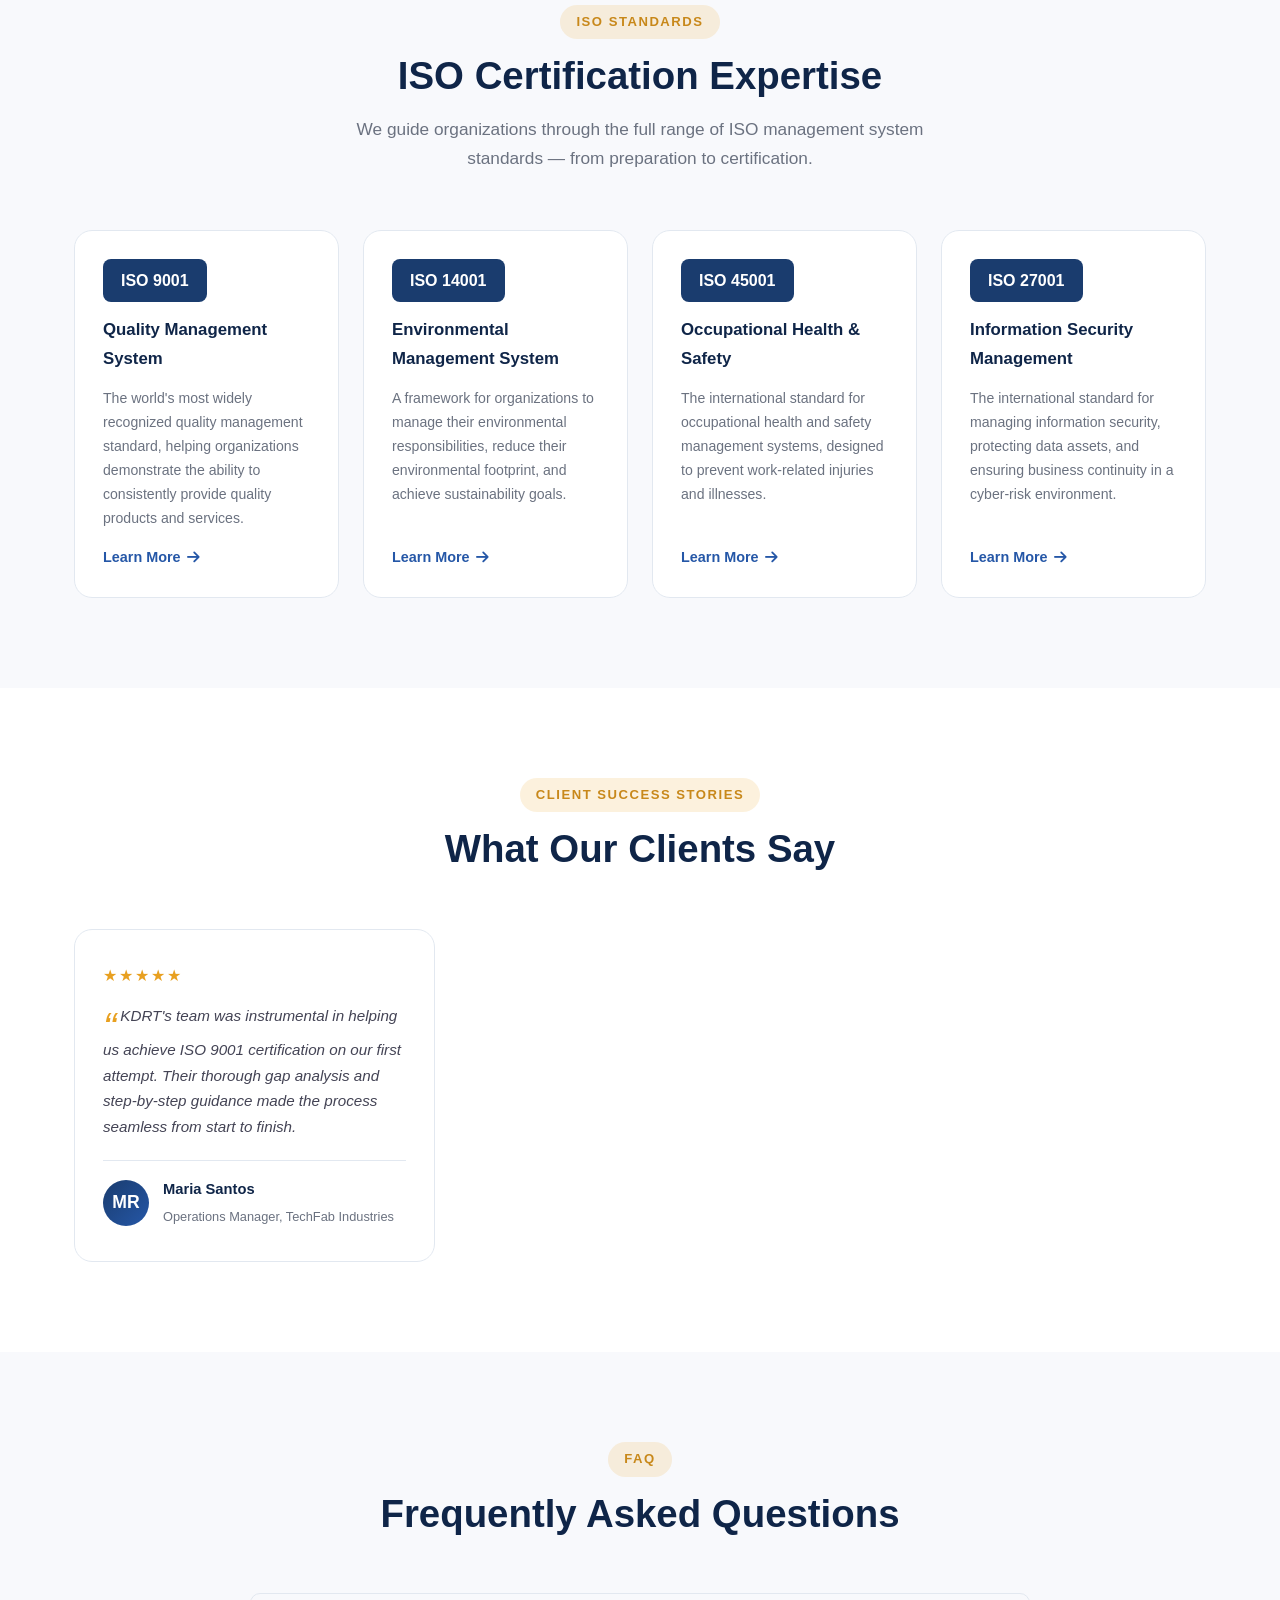
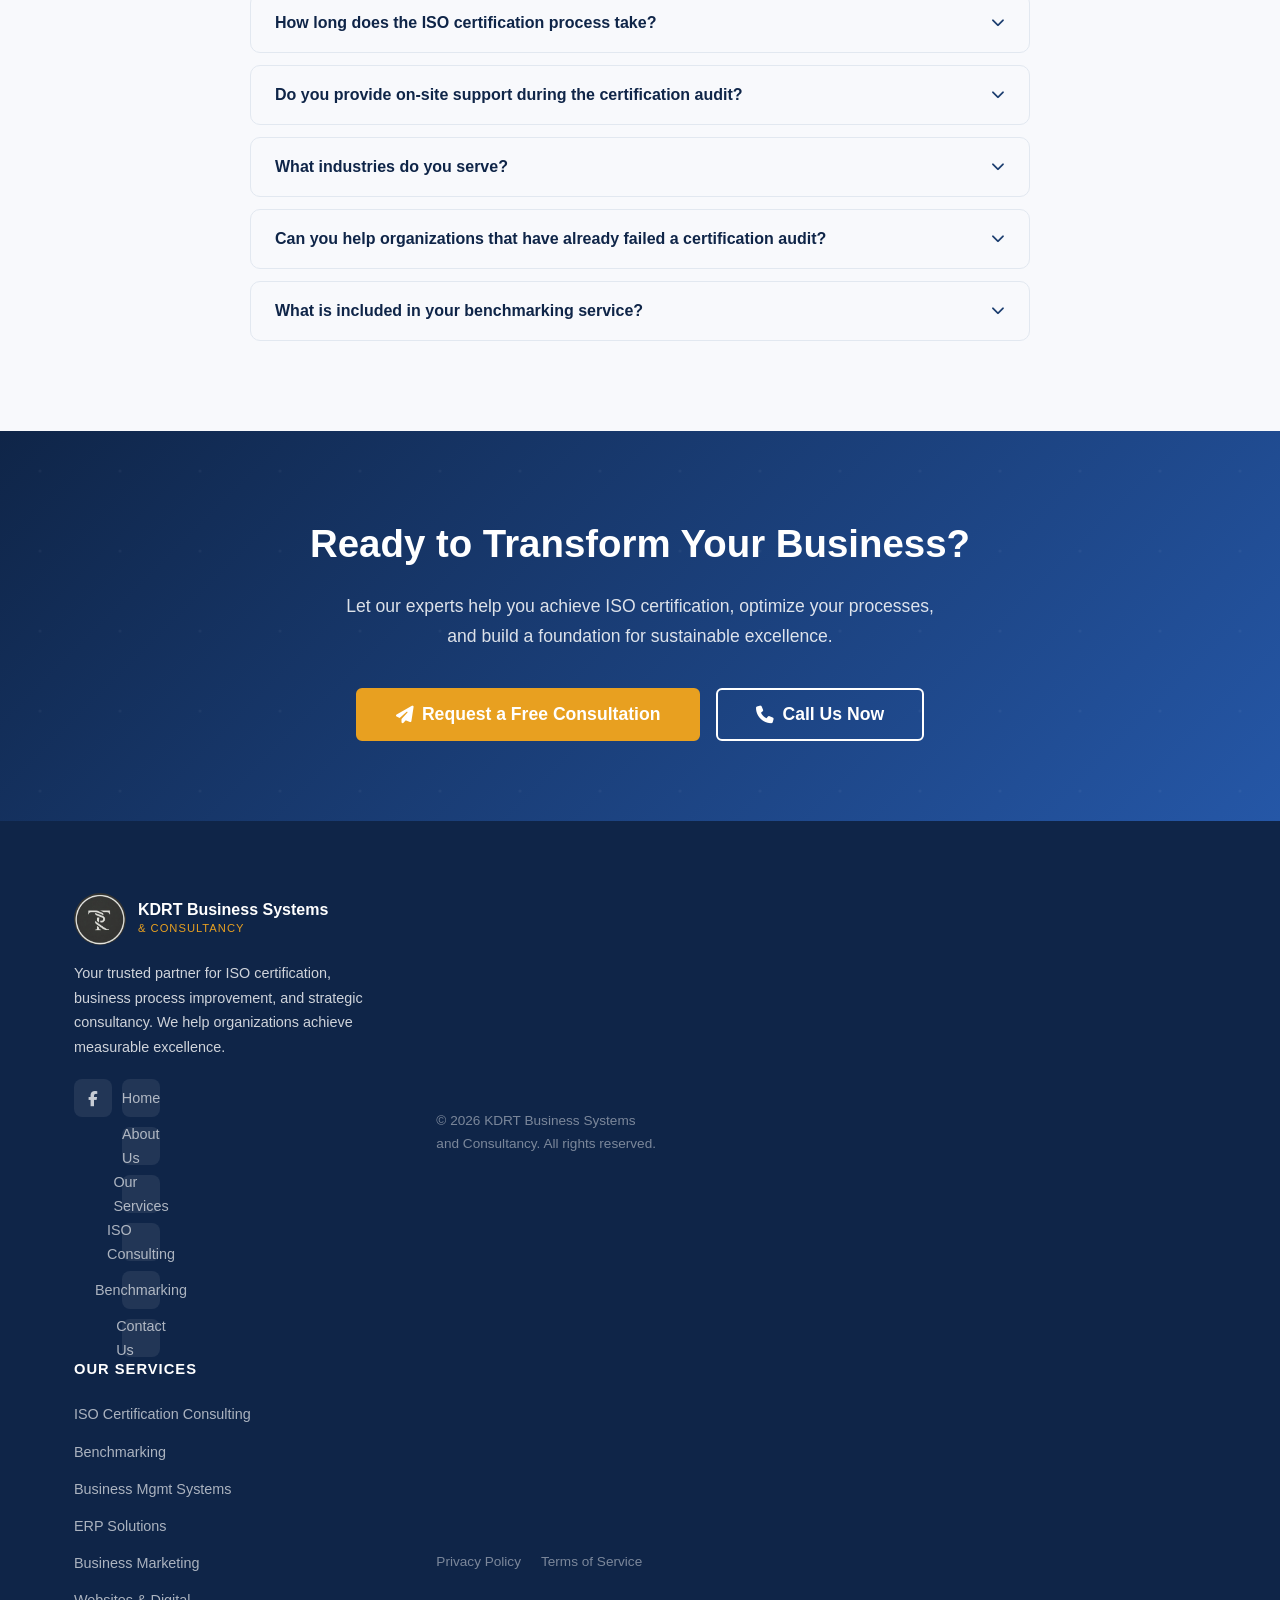
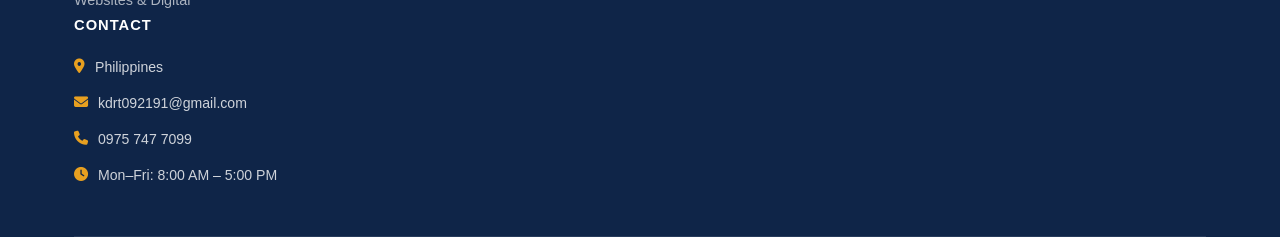
==== commit 3f5449d3: "Update navbar dropdowns: add all services, add section anchor IDs" ====
--- a/index.html
+++ b/index.html
@@ -31,10 +31,12 @@
                             <li><a href="services.html">All Services</a></li>
                             <li><a href="iso.html">ISO Certification</a></li>
                             <li><a href="benchmarking.html">Benchmarking</a></li>
+                            <li><a href="services.html#bms">Business Mgmt Systems</a></li>
+                            <li><a href="services.html#erp">ERP Solutions</a></li>
+                            <li><a href="services.html#marketing">Business Marketing</a></li>
+                            <li><a href="services.html#websites">Websites</a></li>
                         </ul>
                     </li>
-                    <li><a href="iso.html">ISO Consulting</a></li>
-                    <li><a href="benchmarking.html">Benchmarking</a></li>
                     <li><a href="contact.html" class="nav-cta">Contact Us</a></li>
                 </ul>
                 <button class="mobile-menu-btn" aria-label="Toggle menu">
--- a/css/style.css
+++ b/css/style.css
@@ -157,8 +157,9 @@
 }
 .navbar-logo {
     height: 52px;
-    width: auto;
-    border-radius: 6px;
+    width: 52px;
+    border-radius: 50%;
+    object-fit: cover;
 }
 .navbar-brand-text { display: flex; flex-direction: column; }
 .brand-name {
@@ -561,7 +562,9 @@
 .why-placeholder-content { position: relative; z-index: 1; }
 .why-placeholder-content .logo-large {
     width: 100px;
-    height: auto;
+    height: 100px;
+    border-radius: 50%;
+    object-fit: cover;
     margin: 0 auto 24px;
     filter: brightness(0) invert(1);
     opacity: 0.9;
@@ -892,7 +895,7 @@
     align-items: center;
     justify-content: center;
 }
-.story-visual img { width: 110px; height: auto; margin: 0 auto 24px; filter: brightness(0) invert(1); opacity: 0.9; }
+.story-visual img { width: 110px; height: 110px; border-radius: 50%; object-fit: cover; margin: 0 auto 24px; filter: brightness(0) invert(1); opacity: 0.9; }
 .story-visual h3 { font-size: 1.5rem; font-weight: 800; margin-bottom: 10px; }
 .story-visual p { font-size: 0.92rem; opacity: 0.8; }
 .story-year {
@@ -1101,7 +1104,7 @@
     border-bottom: 1px solid rgba(255,255,255,0.1);
 }
 .footer-logo-wrap { display: flex; align-items: center; gap: 12px; margin-bottom: 16px; }
-.footer-logo { height: 52px; width: auto; border-radius: 6px; }
+.footer-logo { height: 52px; width: 52px; border-radius: 50%; object-fit: cover; }
 .footer-brand-name { font-size: 1rem; font-weight: 800; color: var(--white); line-height: 1.2; }
 .footer-brand-sub { font-size: 0.7rem; color: var(--accent); font-weight: 500; text-transform: uppercase; letter-spacing: 1px; }
 .footer-brand p { font-size: 0.9rem; margin-bottom: 20px; line-height: 1.7; }
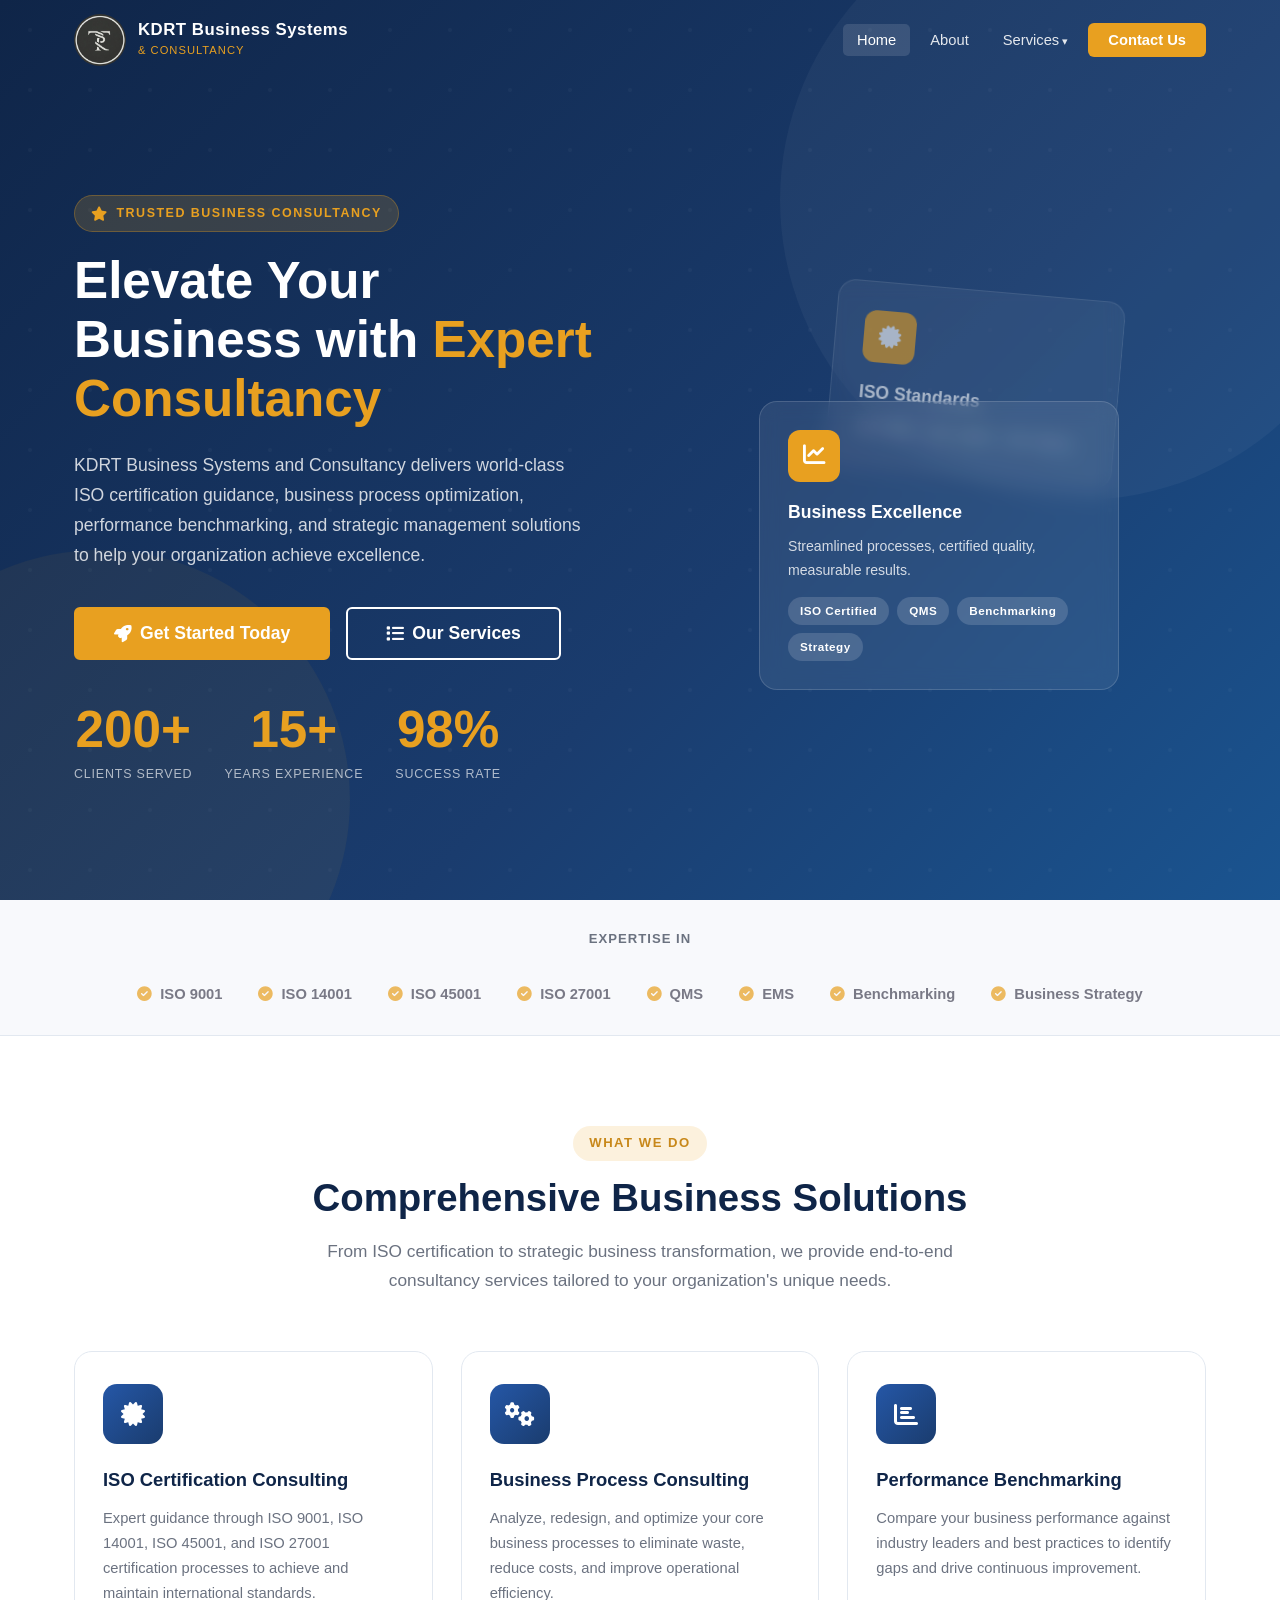
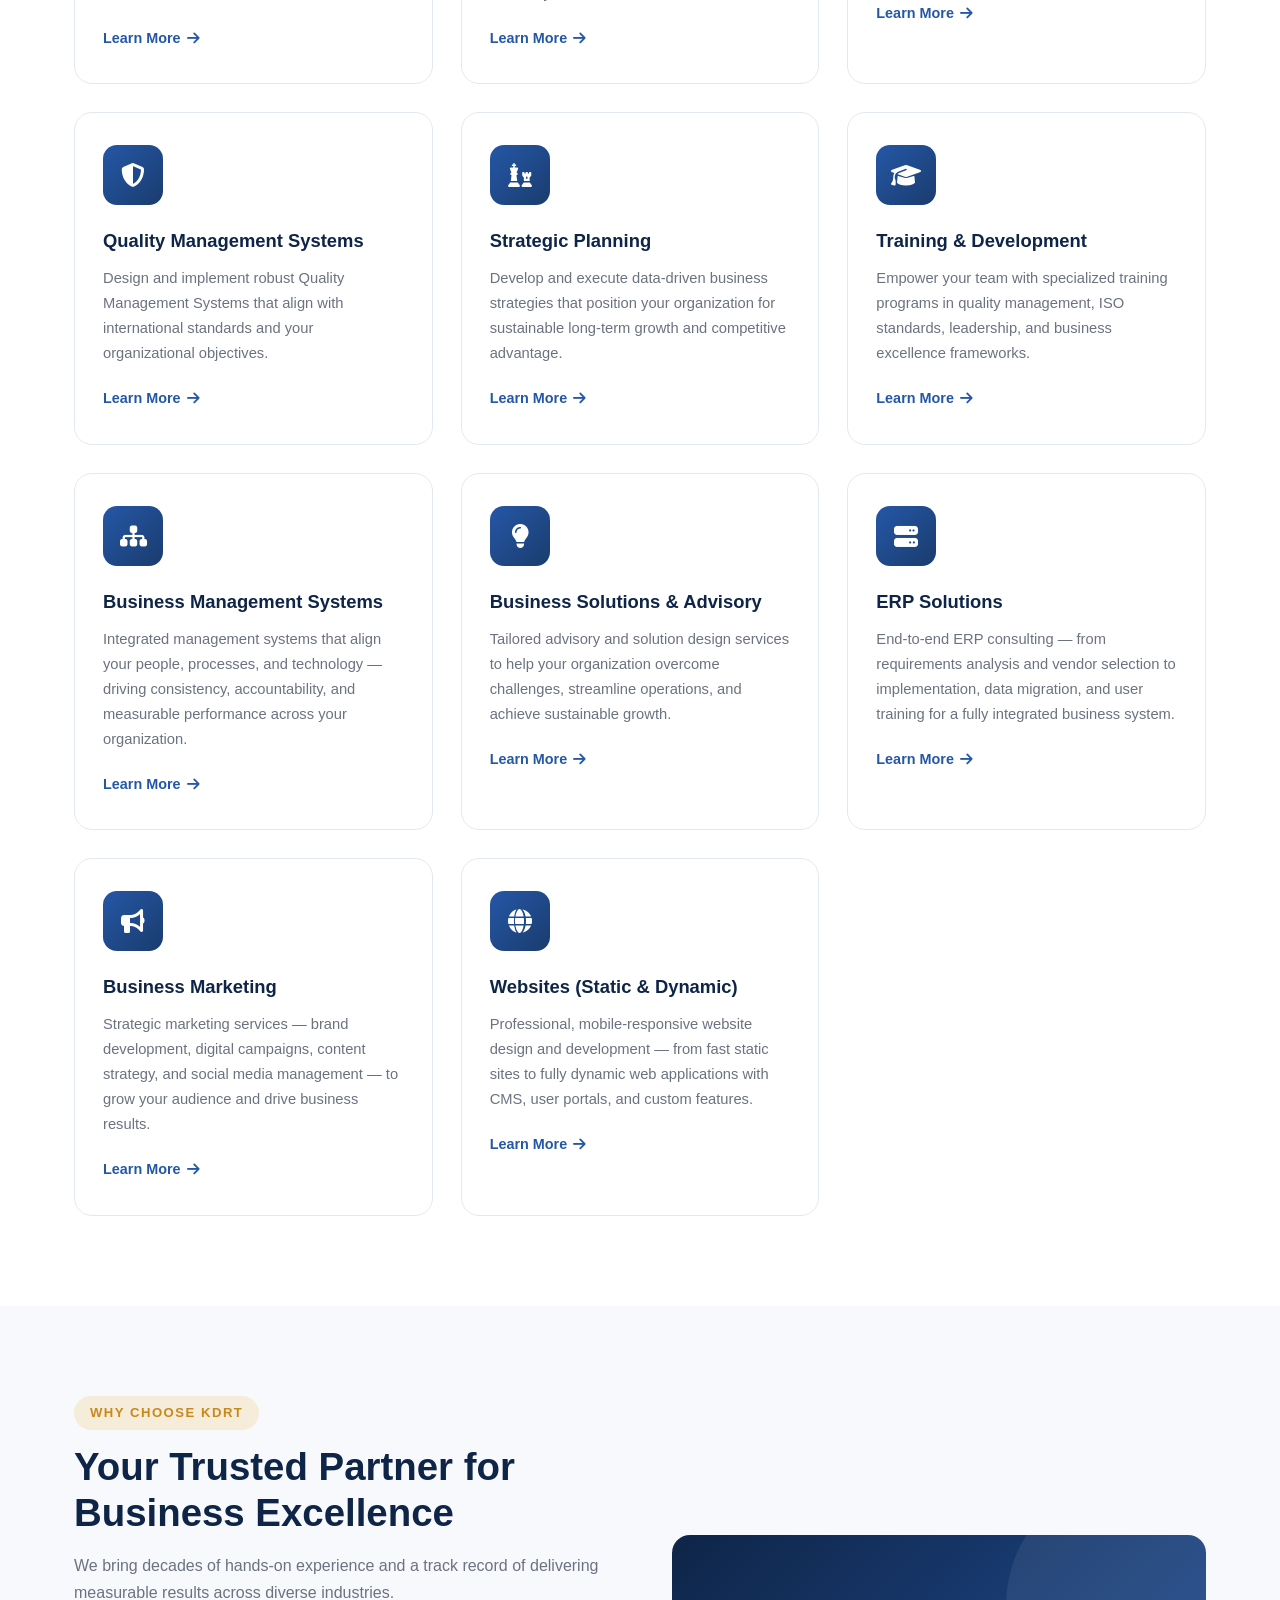
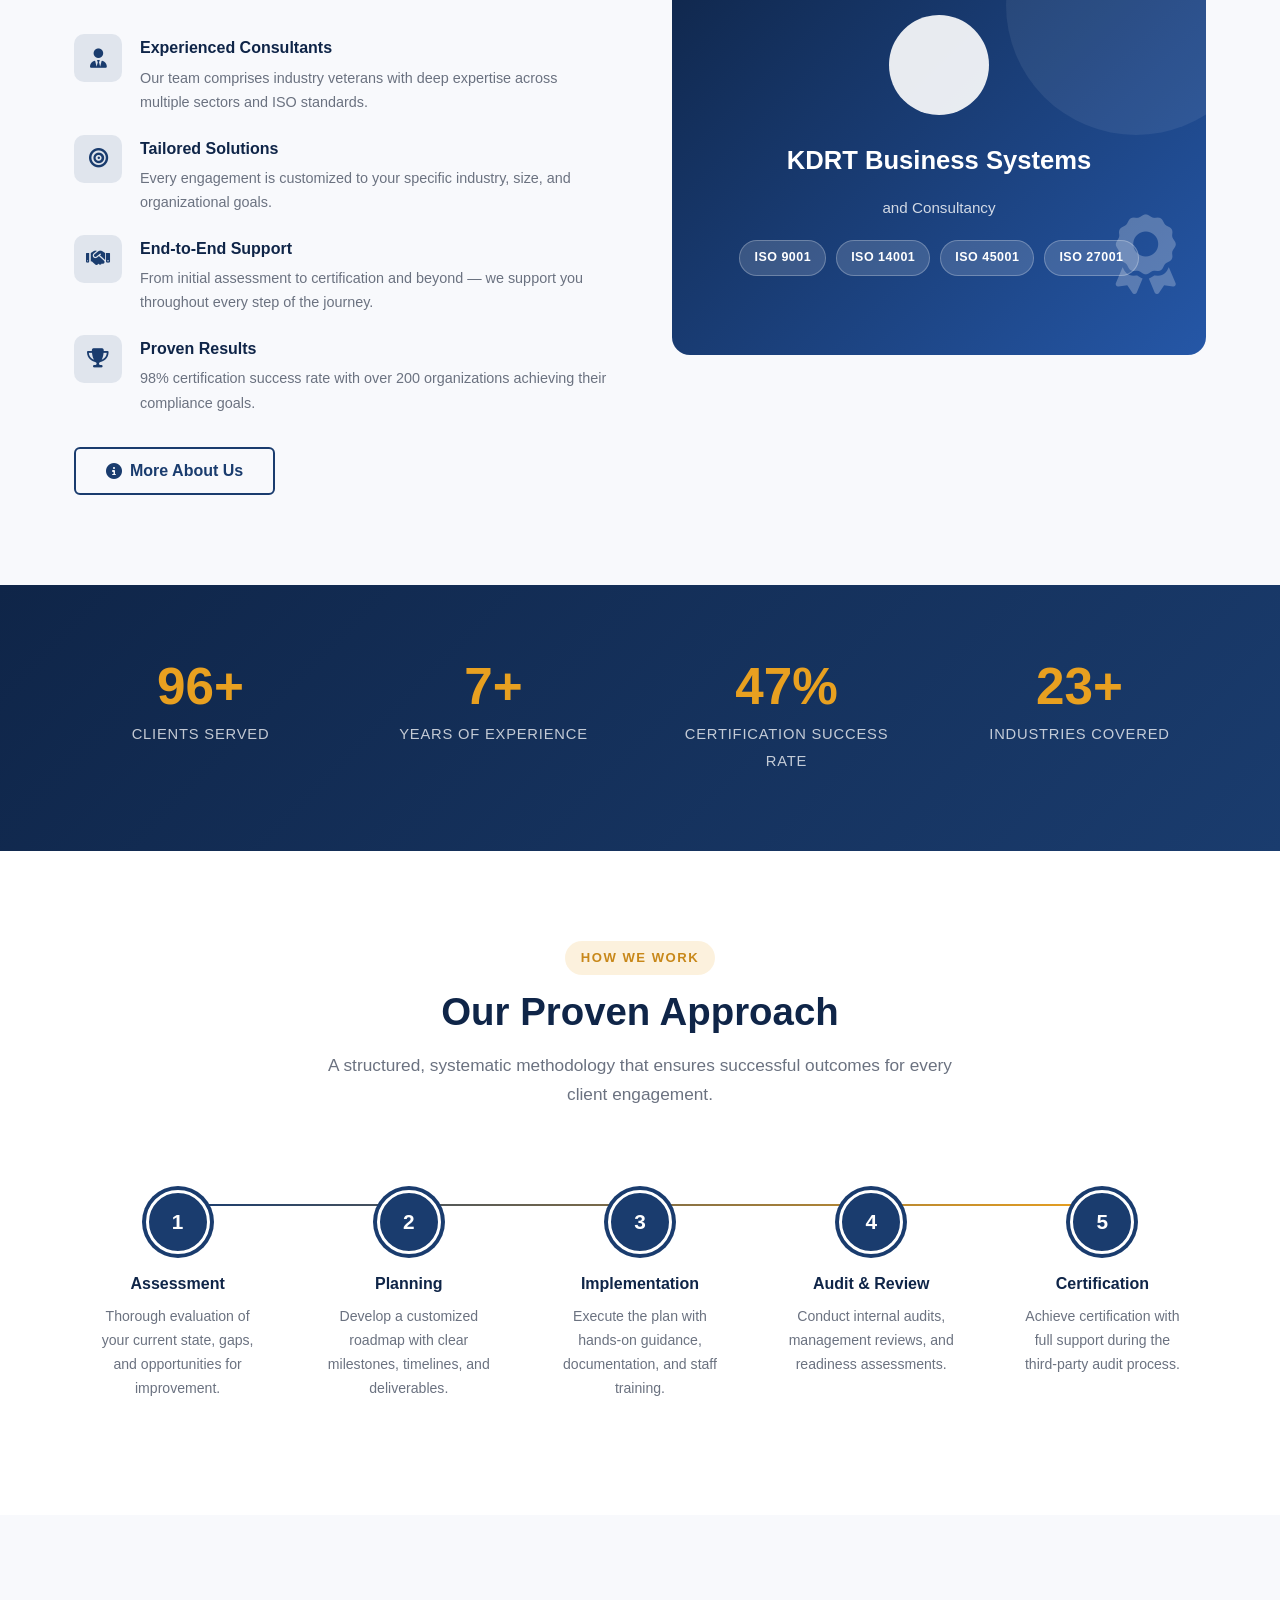
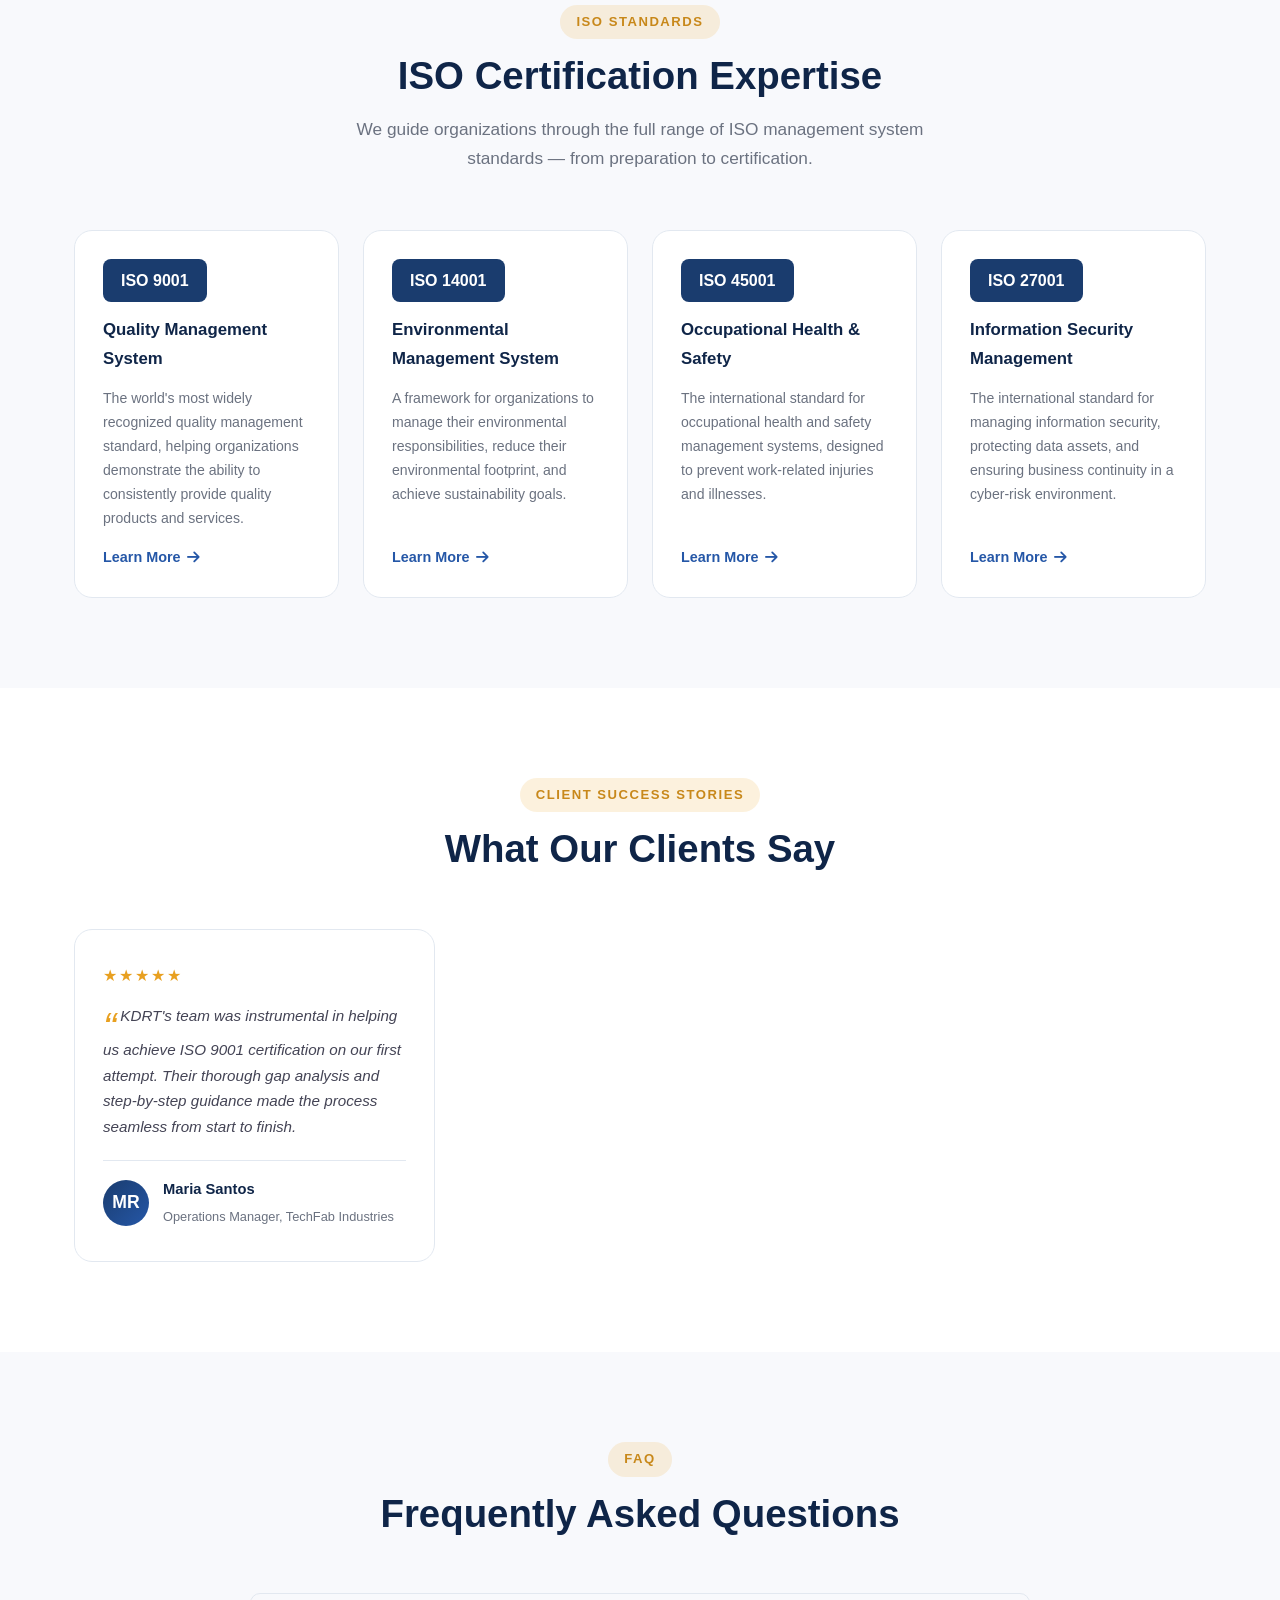
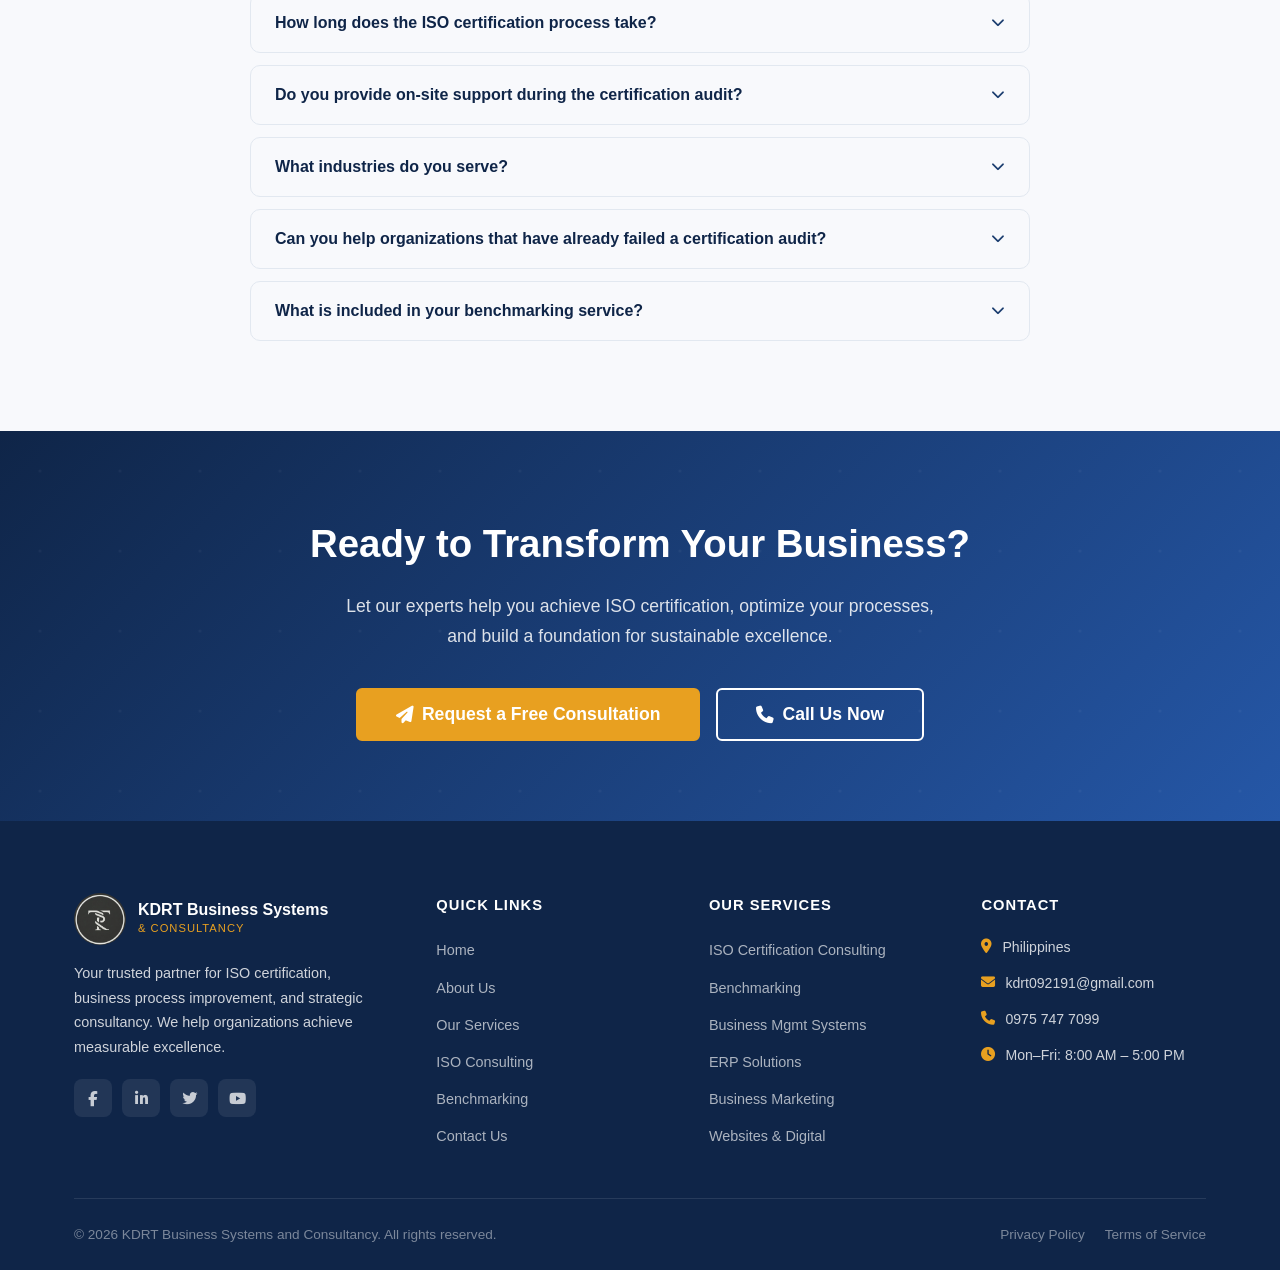
==== commit 4ff81d75: "Fix: repair index.html footer structure, balance footer design" ====
--- a/index.html
+++ b/index.html
@@ -481,6 +481,13 @@
                     <p>Your trusted partner for ISO certification, business process improvement, and strategic consultancy. We help organizations achieve measurable excellence.</p>
                     <div class="footer-social">
                         <a href="https://www.facebook.com/kdrtbusiness.systems" aria-label="Facebook" target="_blank" rel="noopener"><i class="fab fa-facebook-f"></i></a>
+                        <a href="#" aria-label="LinkedIn"><i class="fab fa-linkedin-in"></i></a>
+                        <a href="#" aria-label="Twitter"><i class="fab fa-twitter"></i></a>
+                        <a href="#" aria-label="YouTube"><i class="fab fa-youtube"></i></a>
+                    </div>
+                </div>
+                <div class="footer-col">
+                    <h4>Quick Links</h4>
                     <ul class="footer-links">
                         <li><a href="index.html">Home</a></li>
                         <li><a href="about.html">About Us</a></li>
--- a/css/style.css
+++ b/css/style.css
@@ -1102,6 +1102,7 @@
     gap: 48px;
     padding-bottom: 48px;
     border-bottom: 1px solid rgba(255,255,255,0.1);
+    align-items: start;
 }
 .footer-logo-wrap { display: flex; align-items: center; gap: 12px; margin-bottom: 16px; }
 .footer-logo { height: 52px; width: 52px; border-radius: 50%; object-fit: cover; }
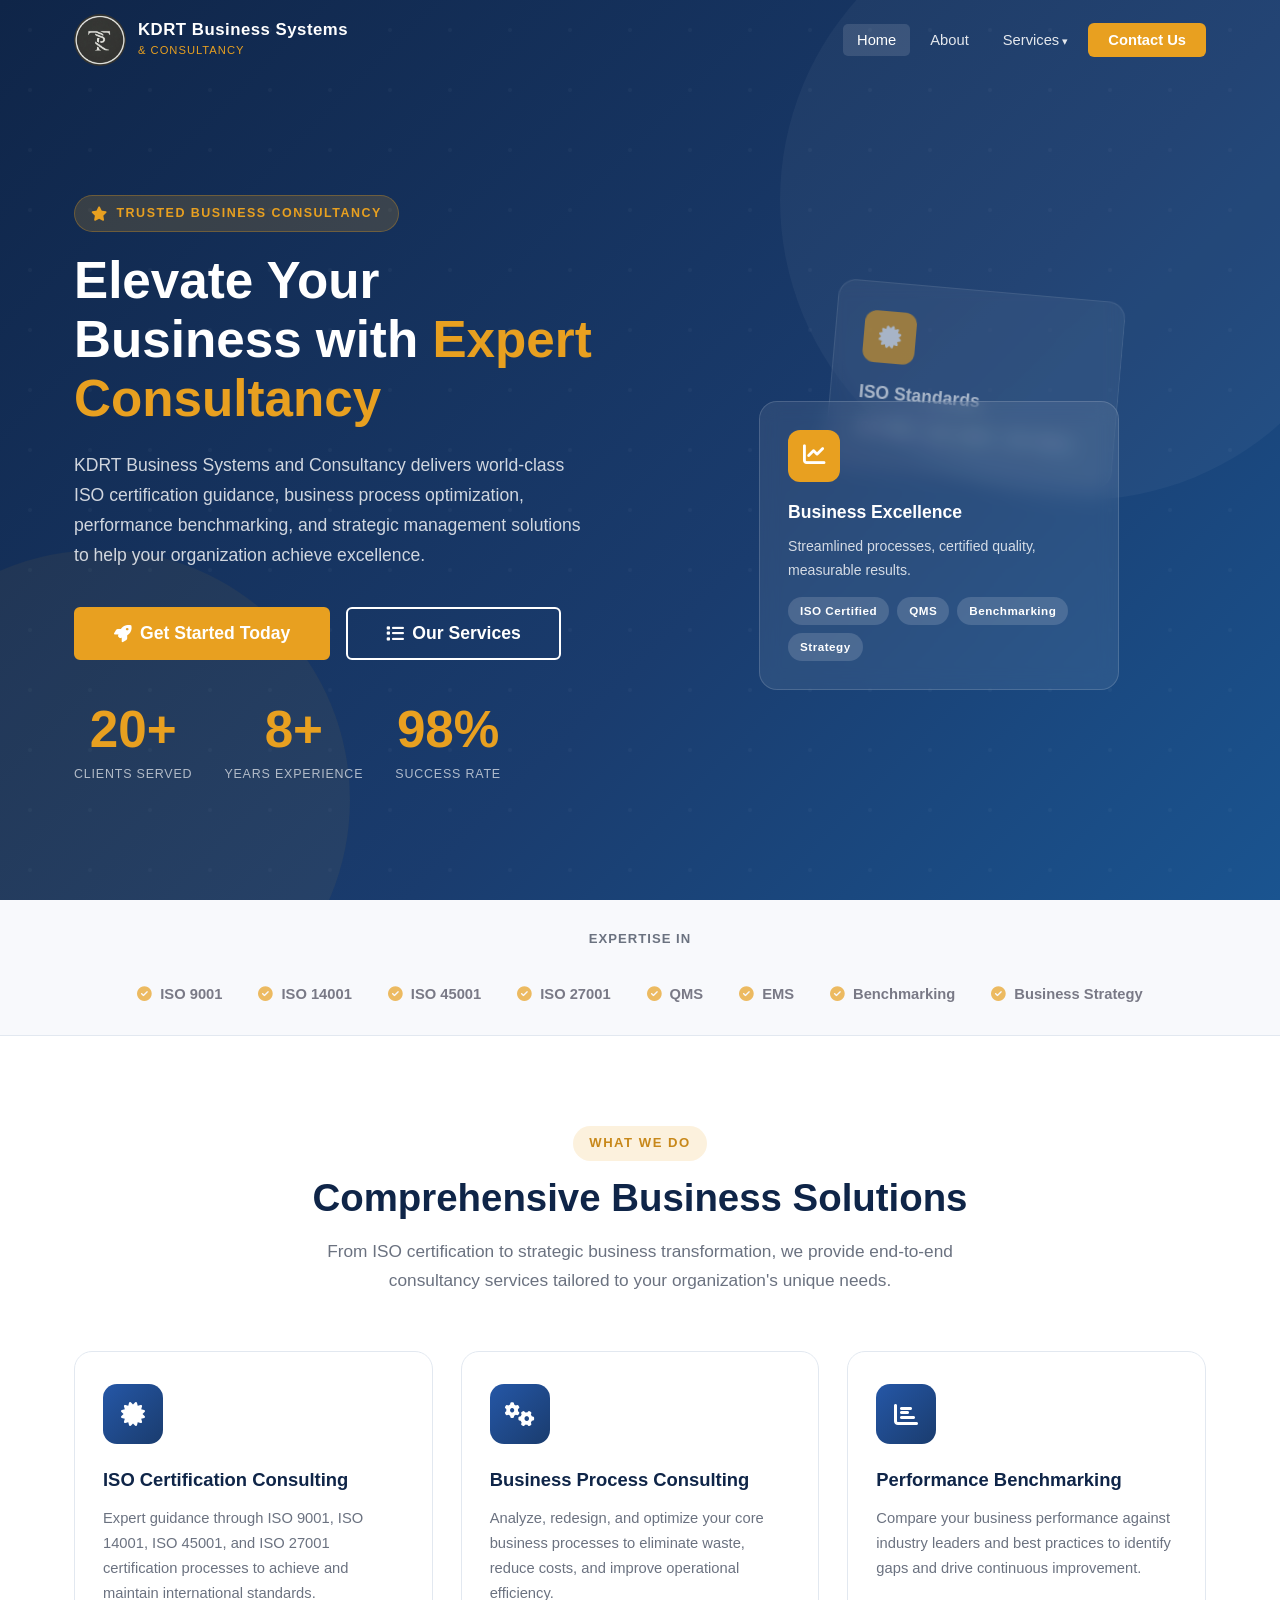
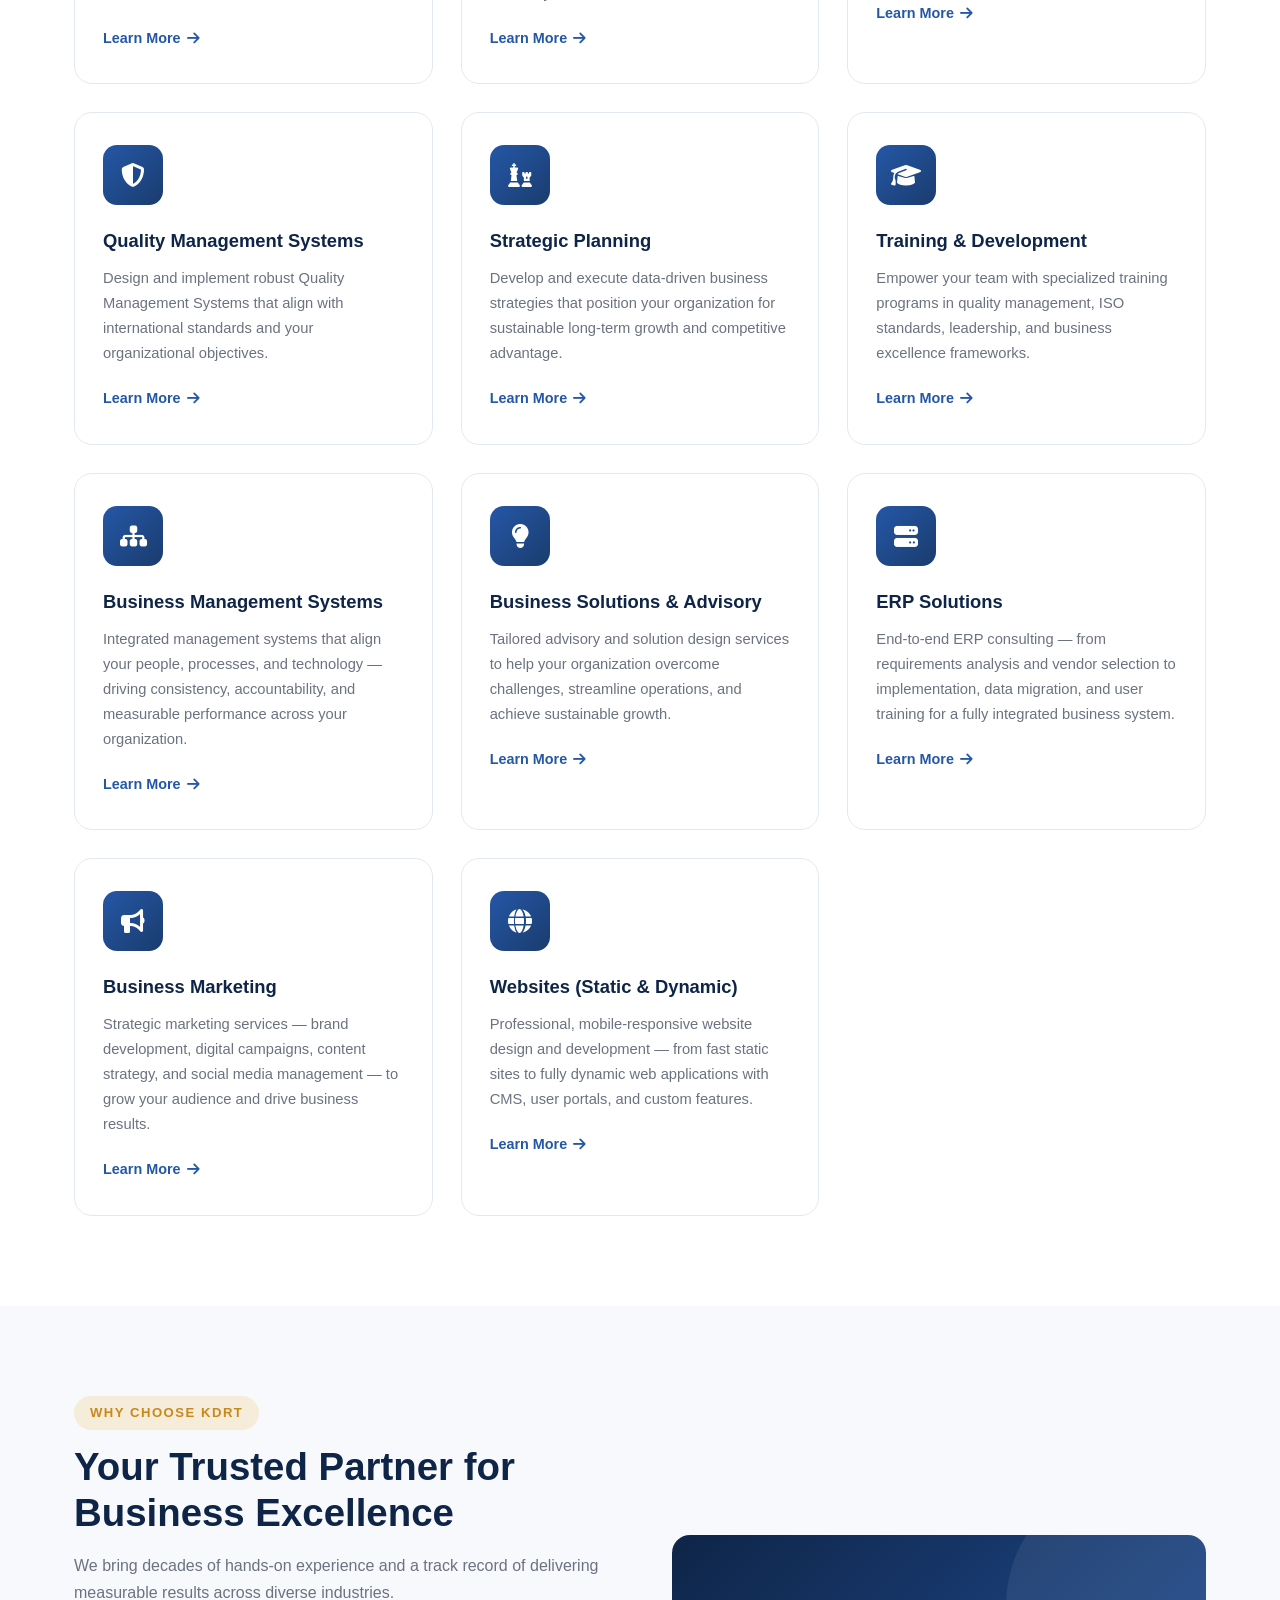
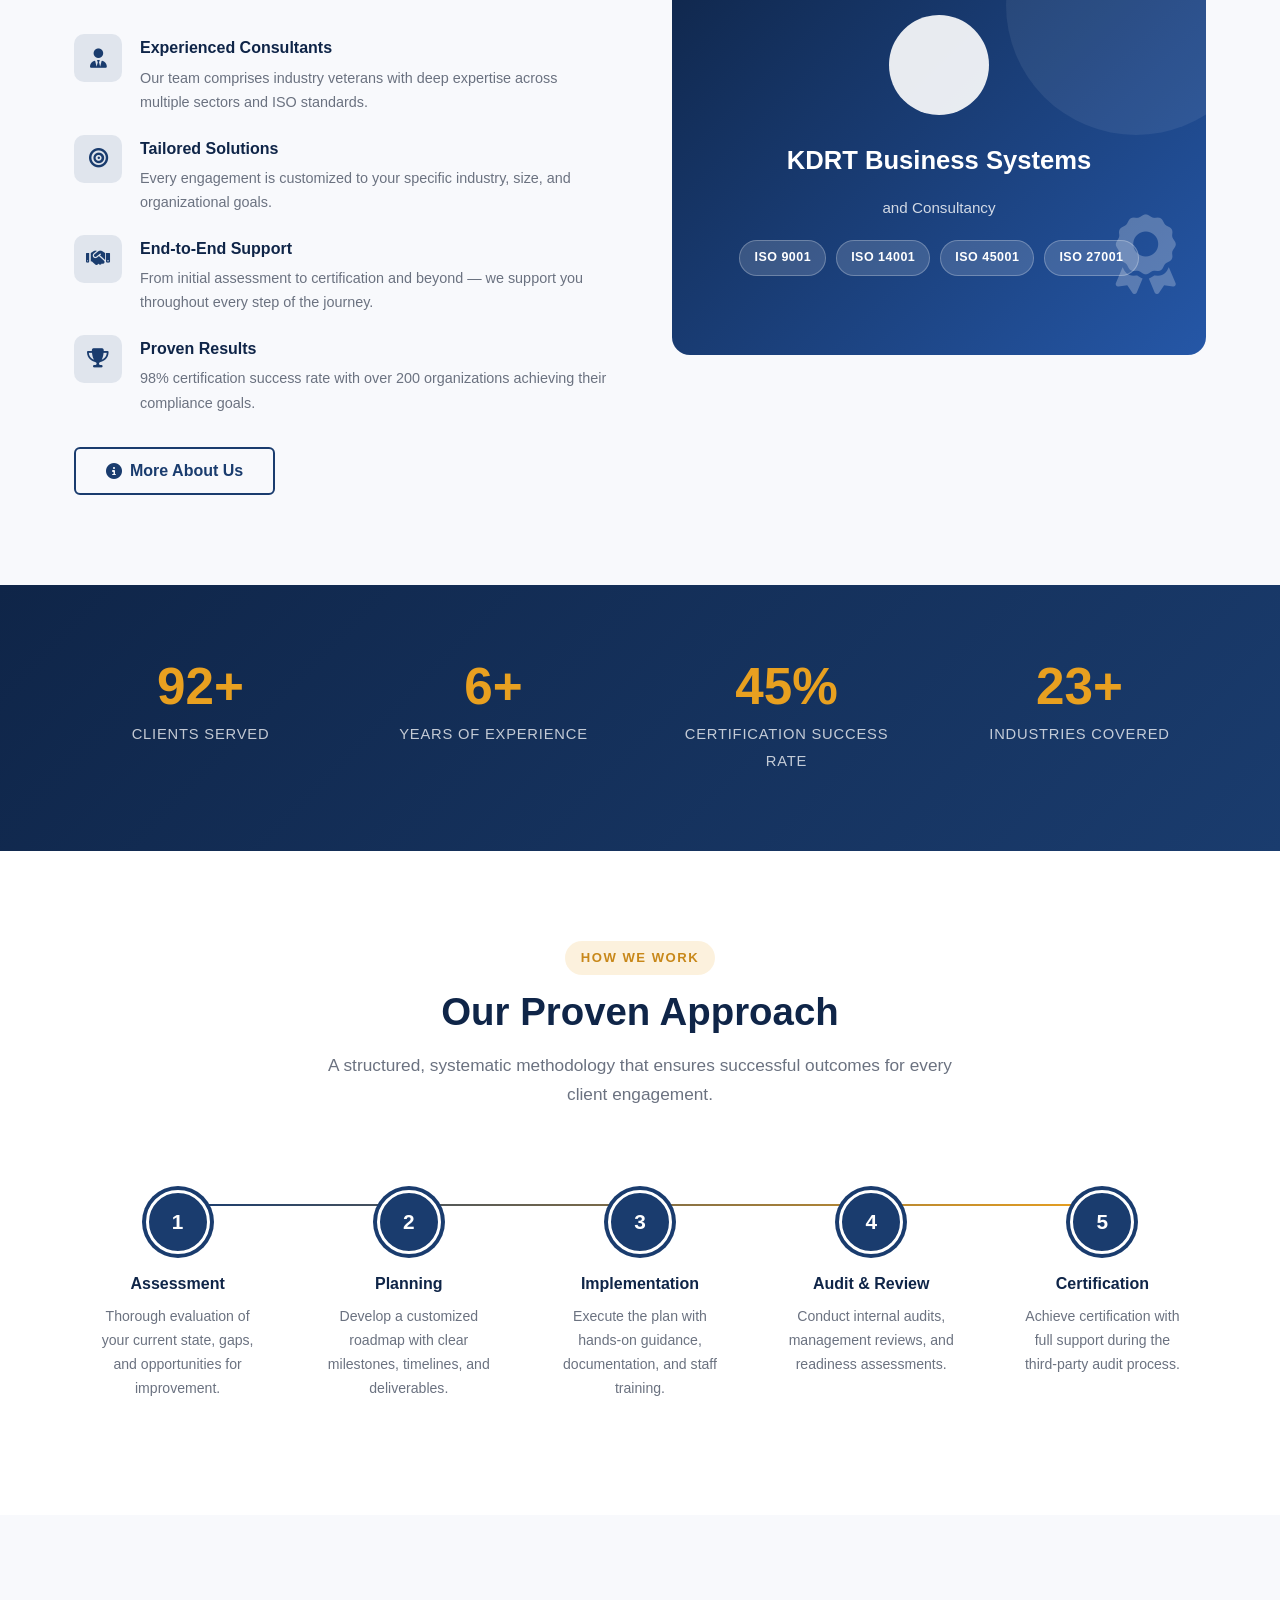
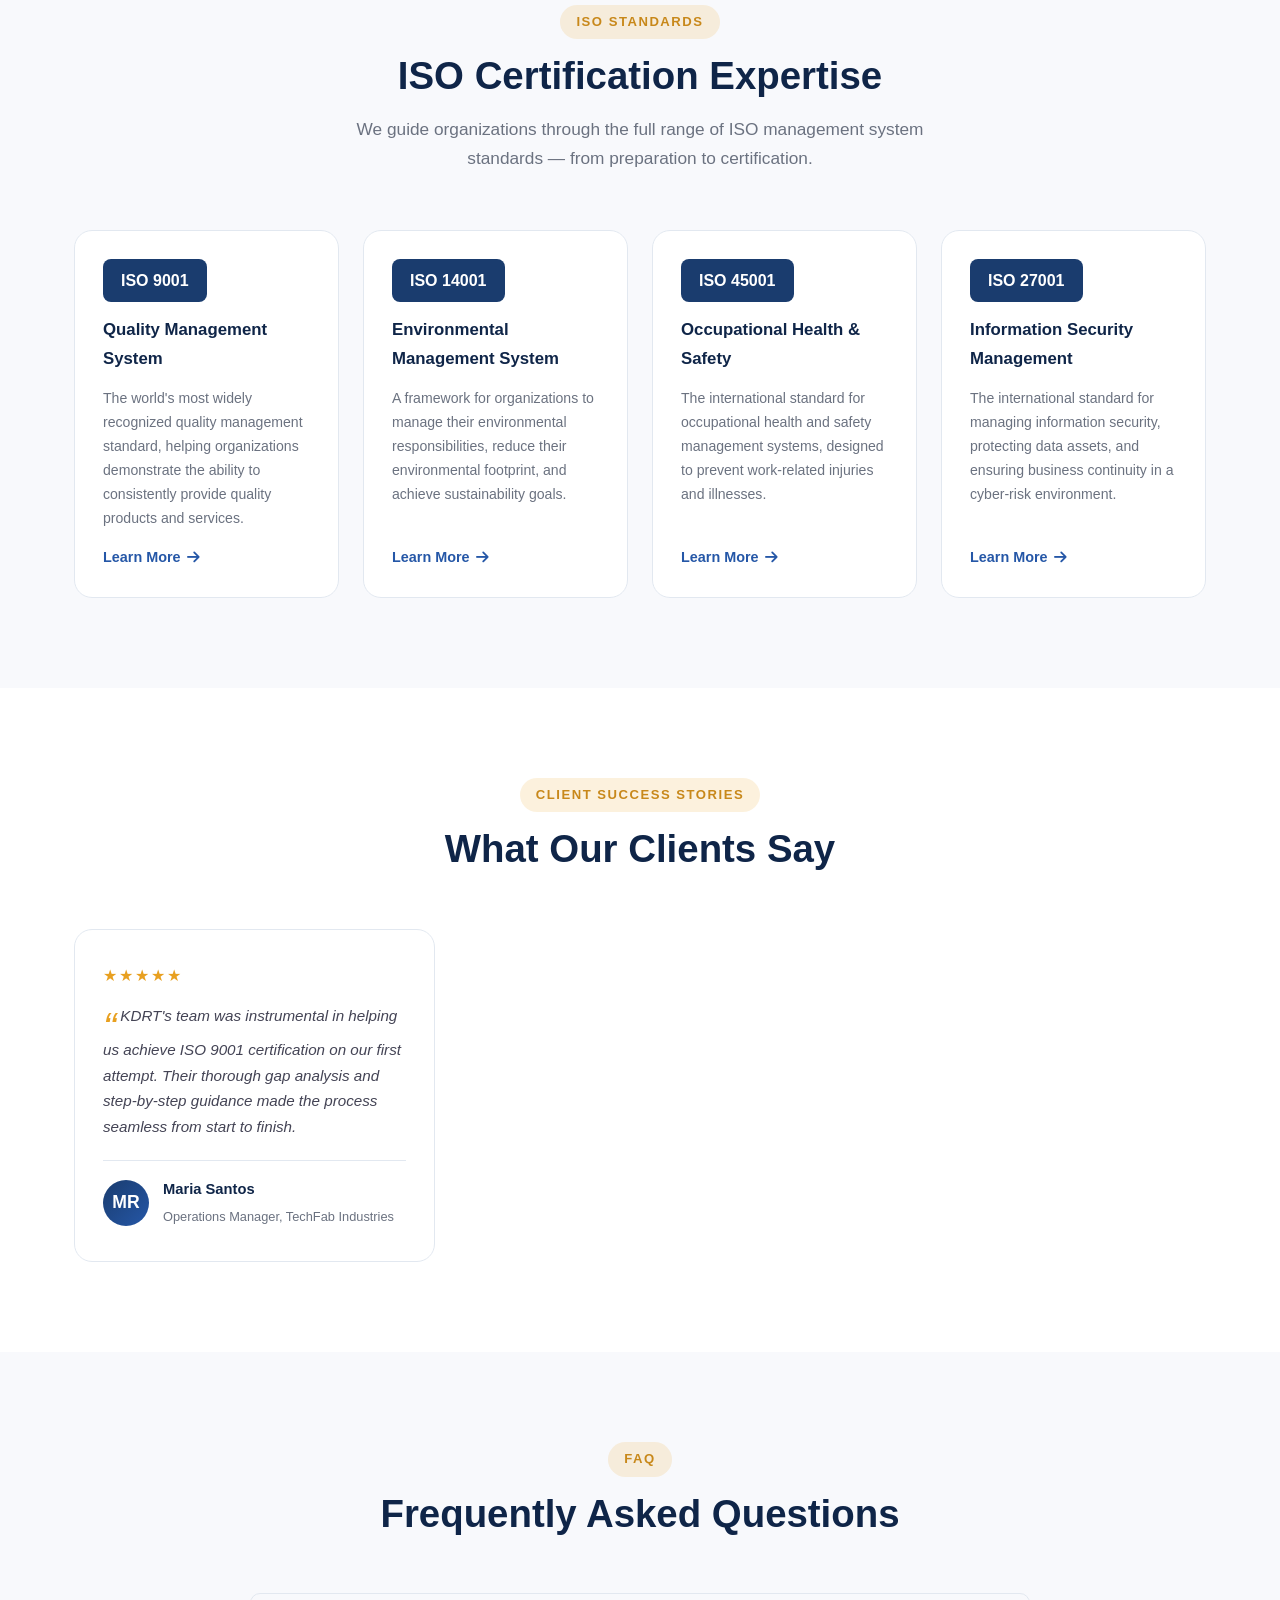
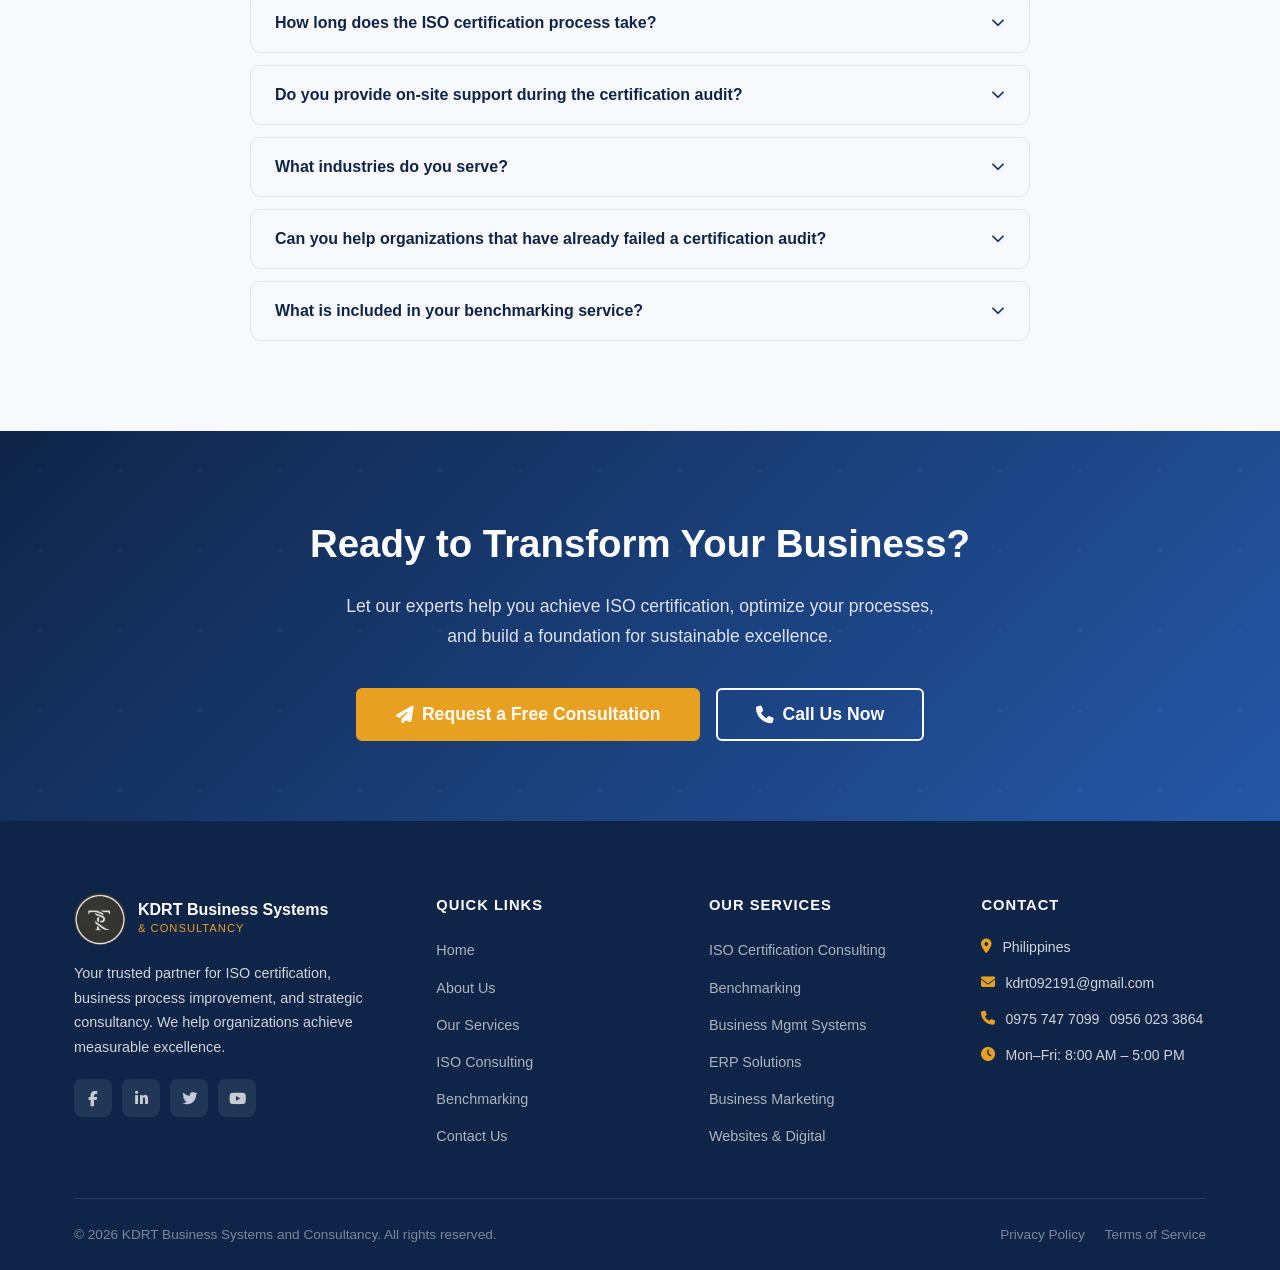
==== commit 387f1c38: "Update company information and contact details" ====
--- a/index.html
+++ b/index.html
@@ -73,11 +73,11 @@
                     </div>
                     <div class="hero-stats">
                         <div class="hero-stat">
-                            <span class="hero-stat-num stat-number" data-target="200">200+</span>
+                            <span class="hero-stat-num stat-number" data-target="20">20+</span>
                             <span class="hero-stat-label">Clients Served</span>
                         </div>
                         <div class="hero-stat">
-                            <span class="hero-stat-num stat-number" data-target="15">15+</span>
+                            <span class="hero-stat-num stat-number" data-target="8">8+</span>
                             <span class="hero-stat-label">Years Experience</span>
                         </div>
                         <div class="hero-stat">
@@ -522,6 +522,7 @@
                         <div class="footer-contact-item">
                             <i class="fas fa-phone"></i>
                             <span>0975 747 7099</span>
+                            <span>0956 023 3864</span>
                         </div>
                         <div class="footer-contact-item">
                             <i class="fas fa-clock"></i>
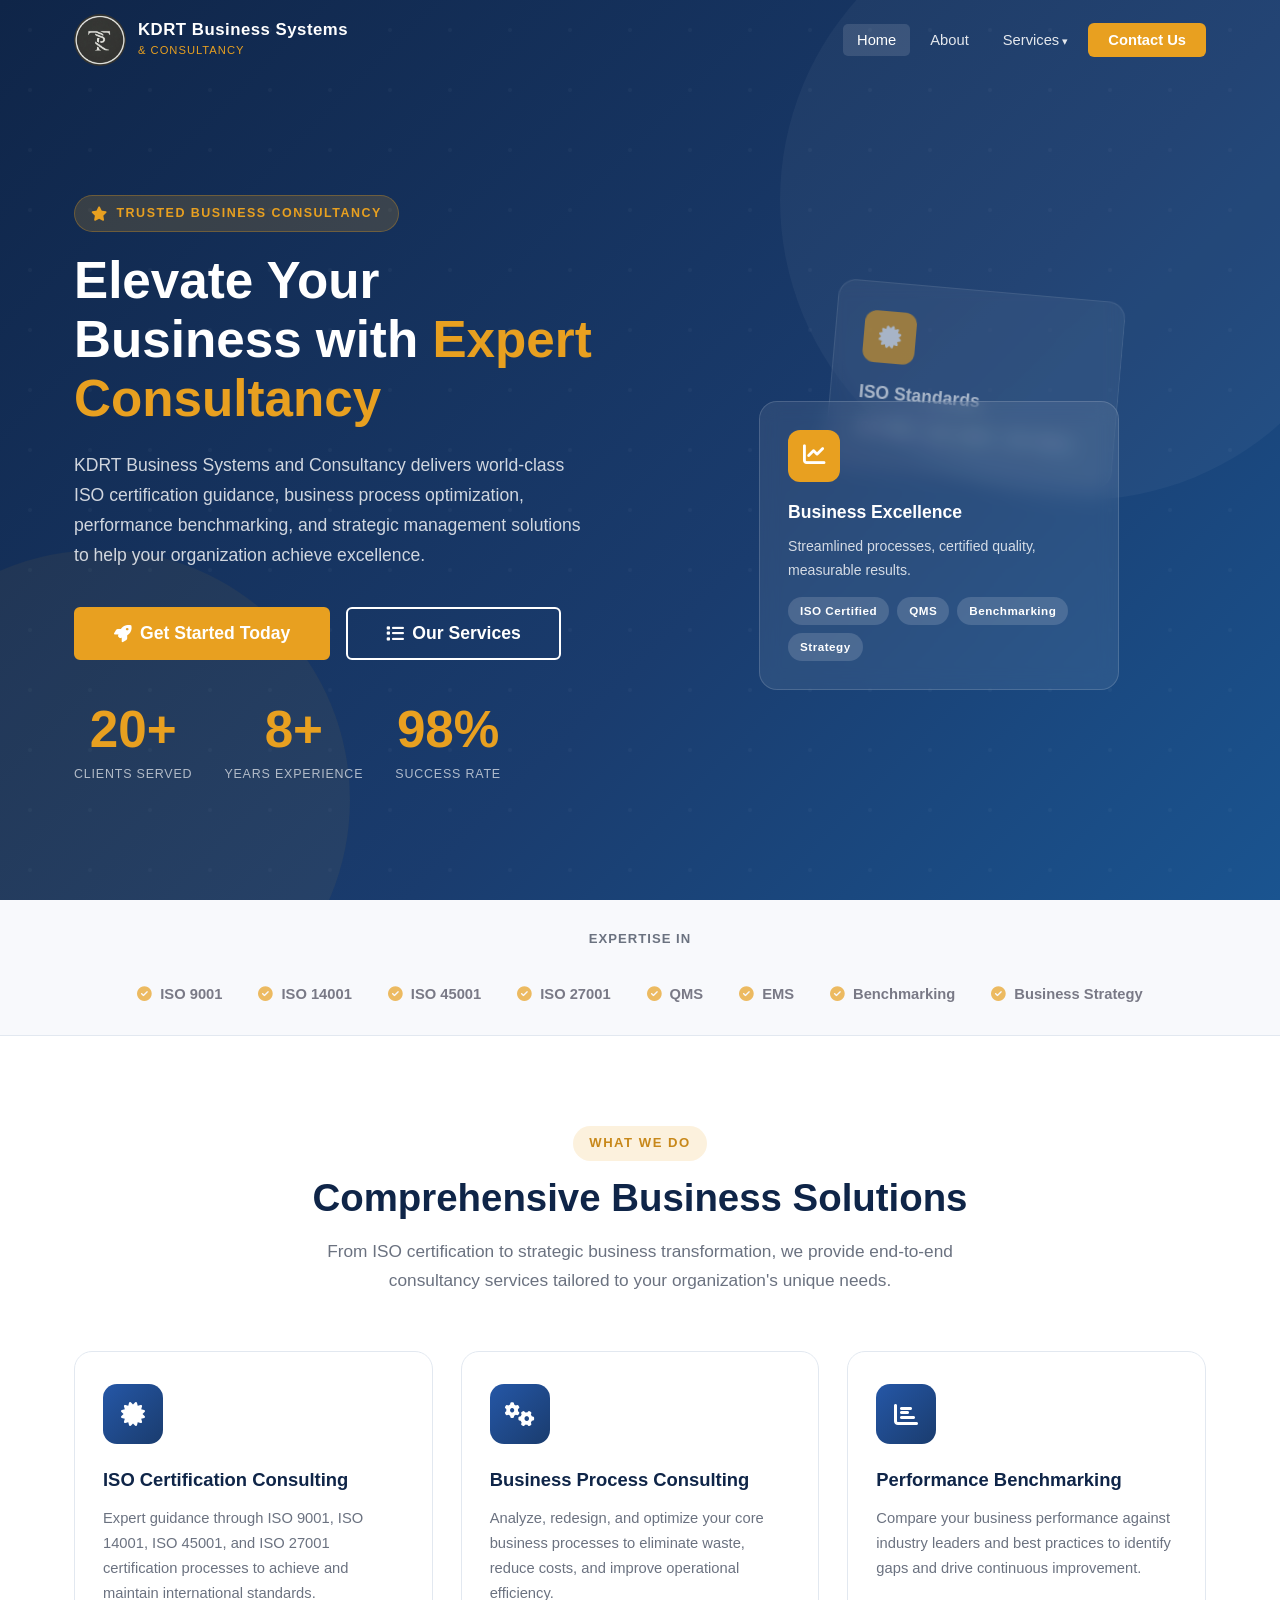
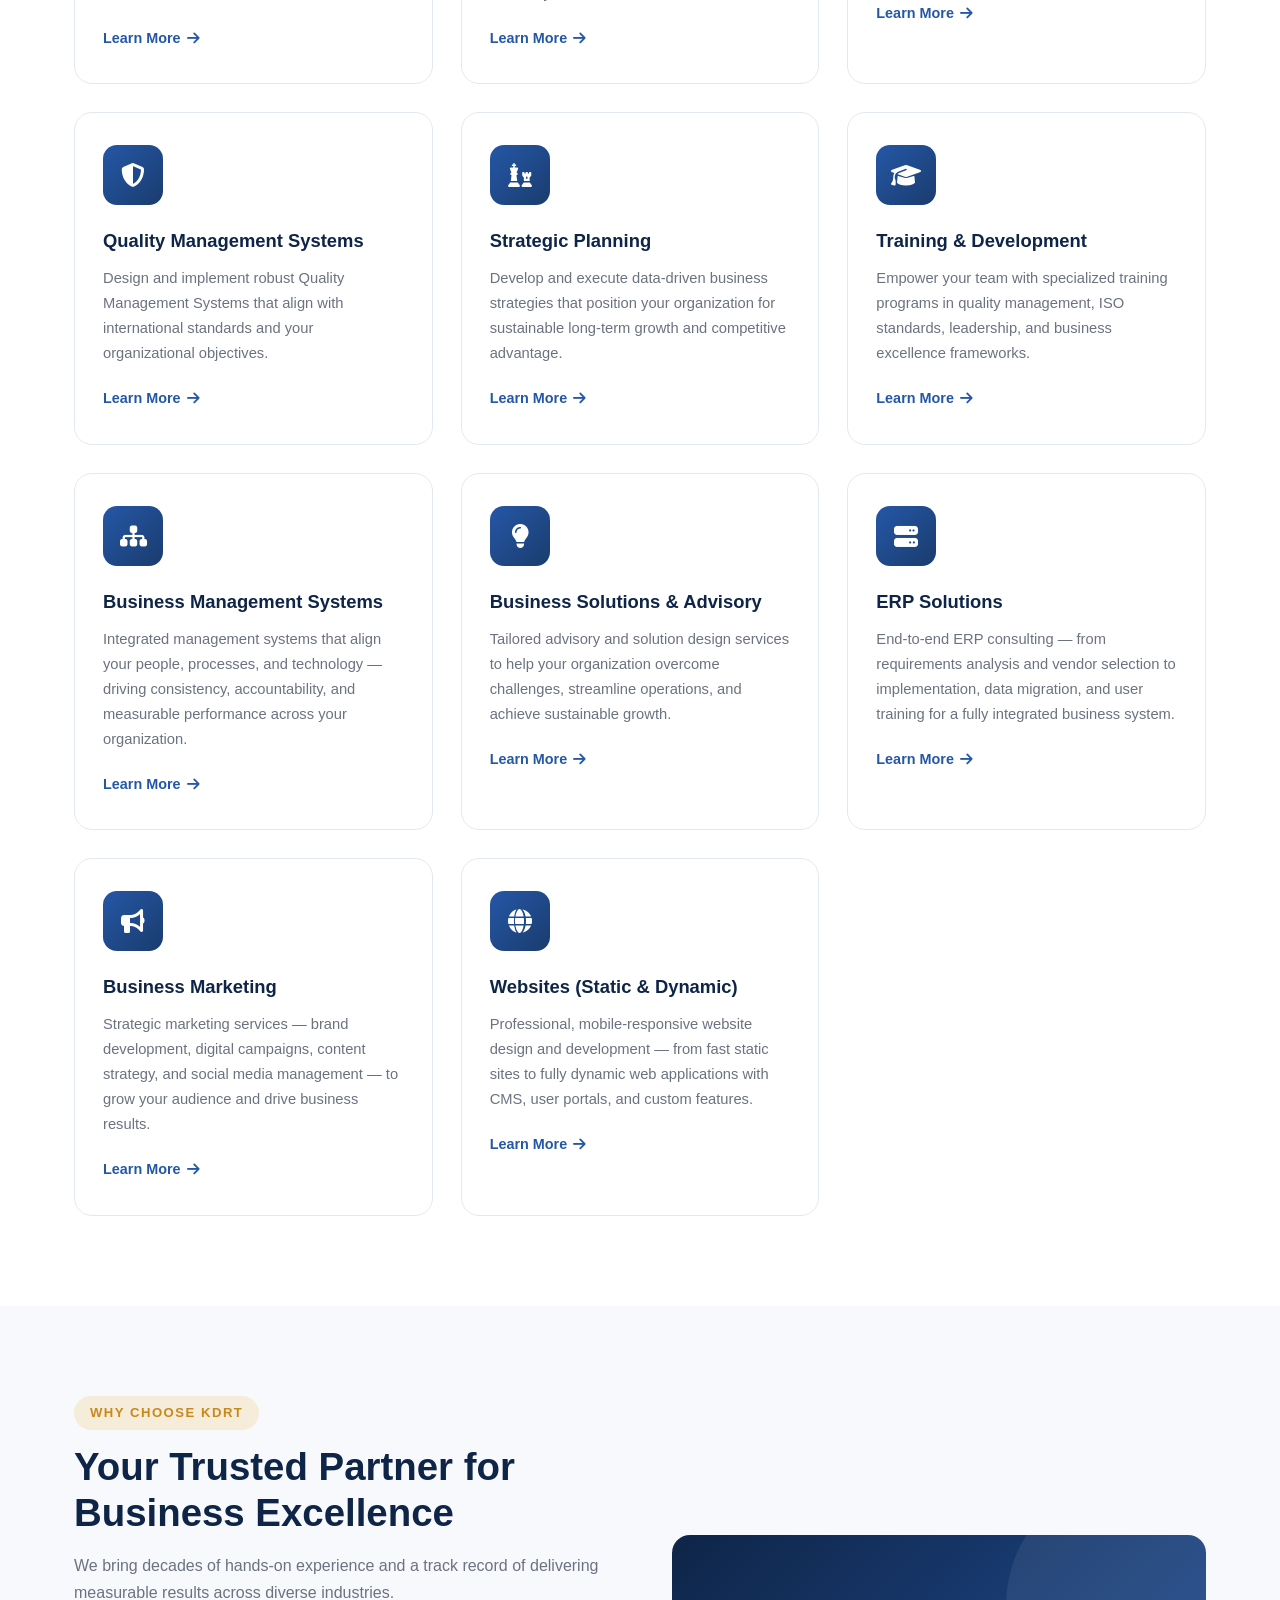
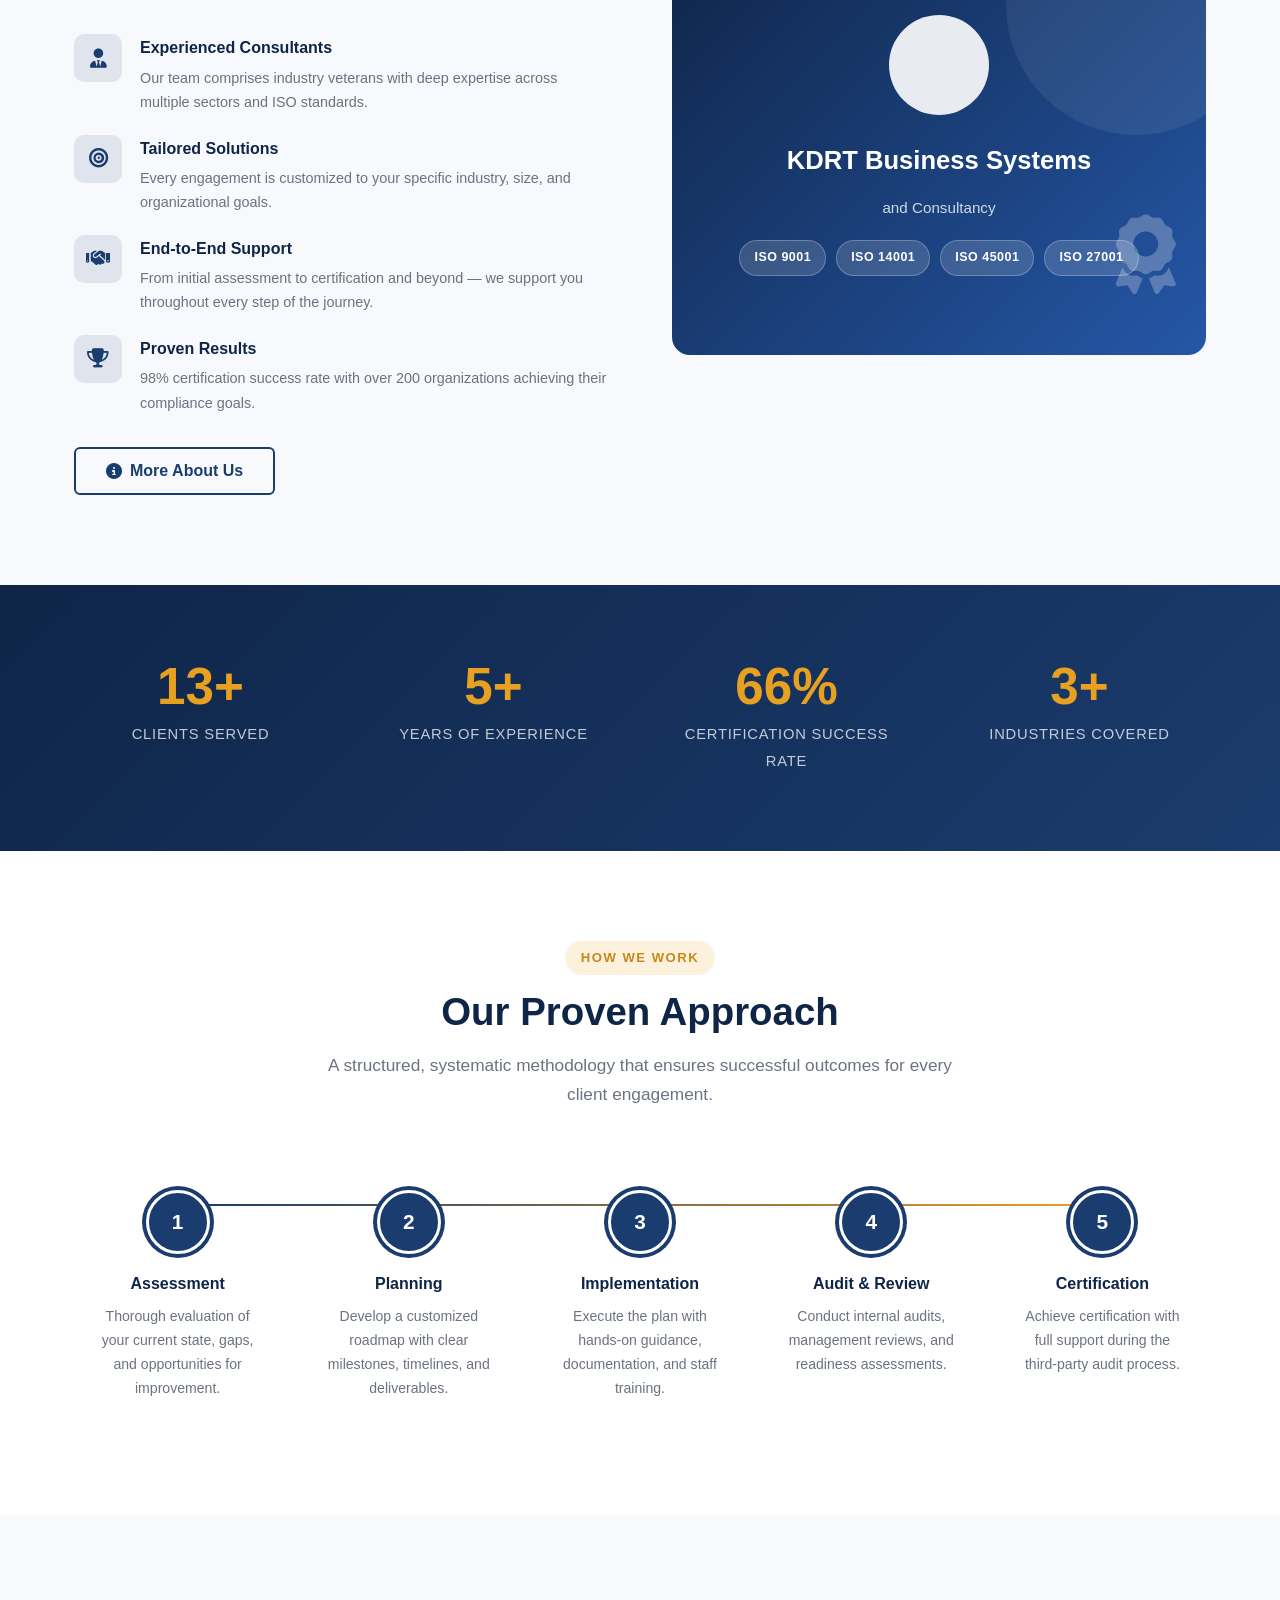
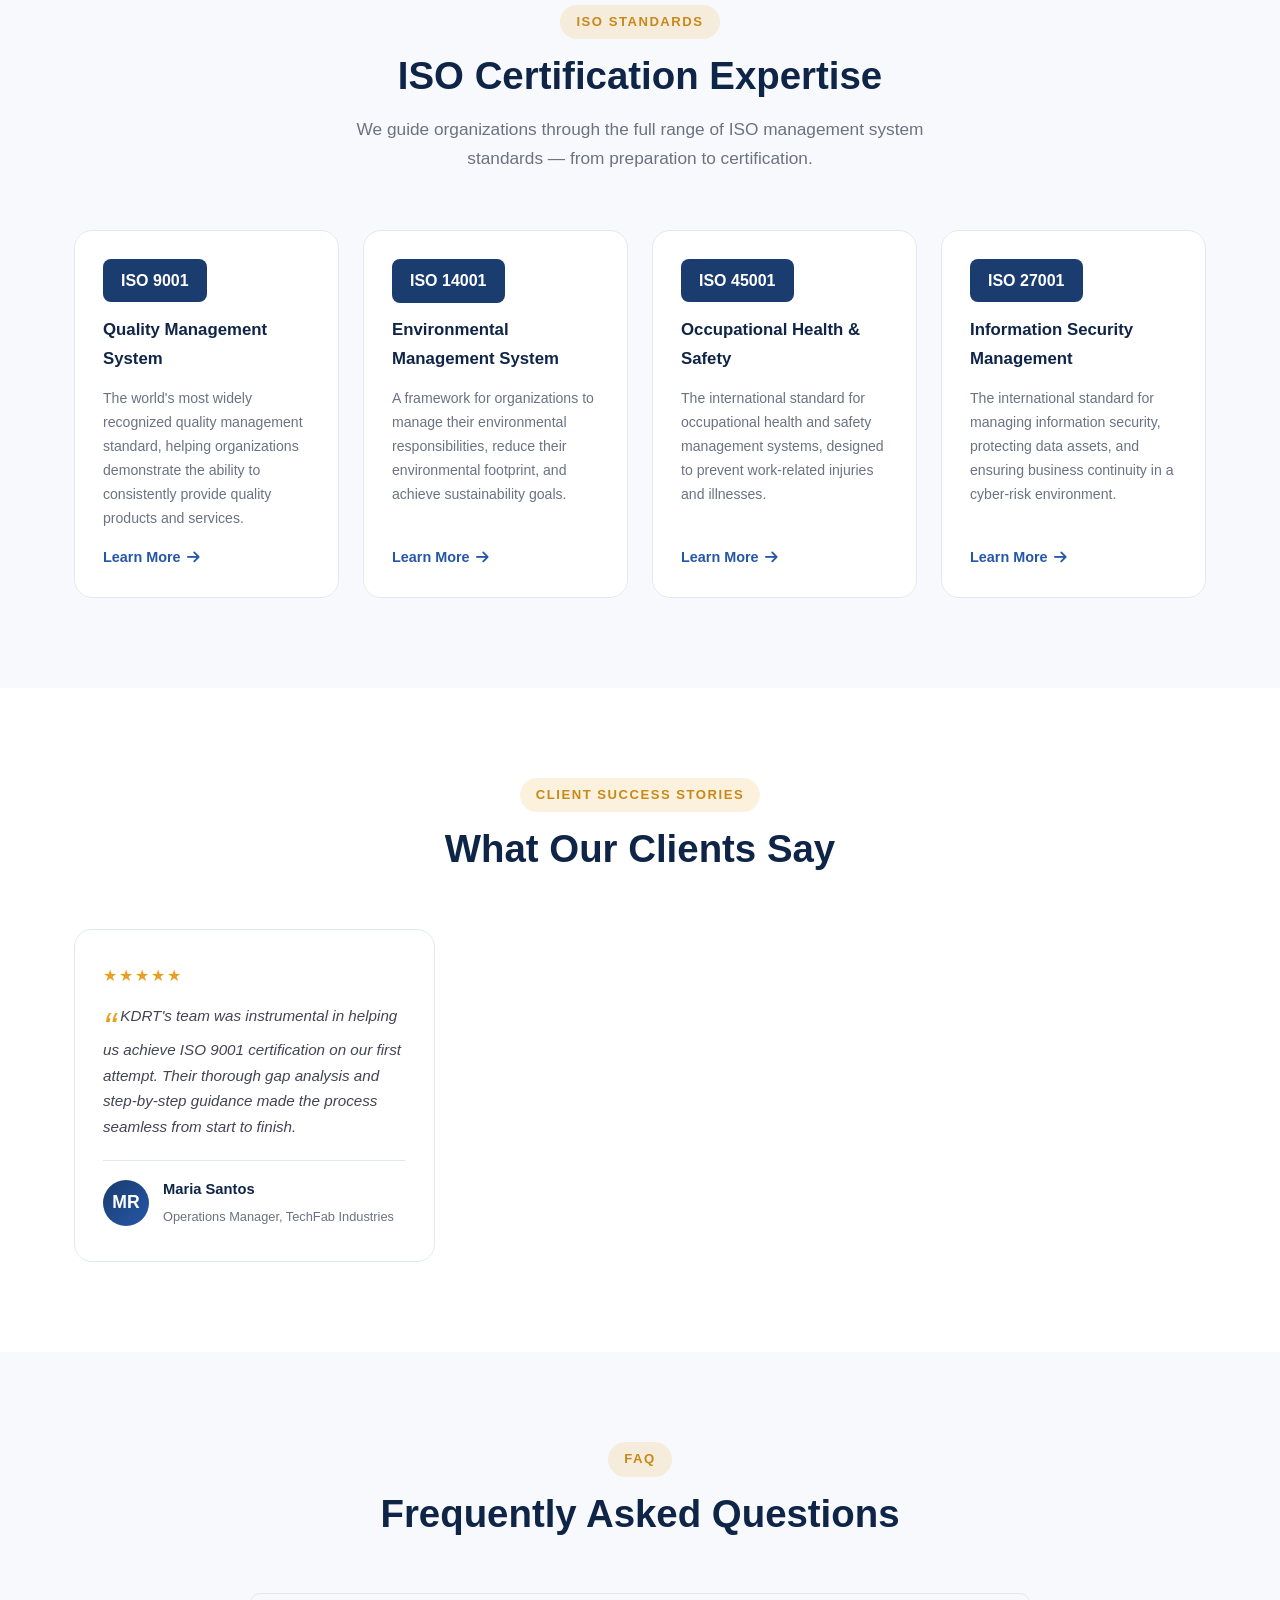
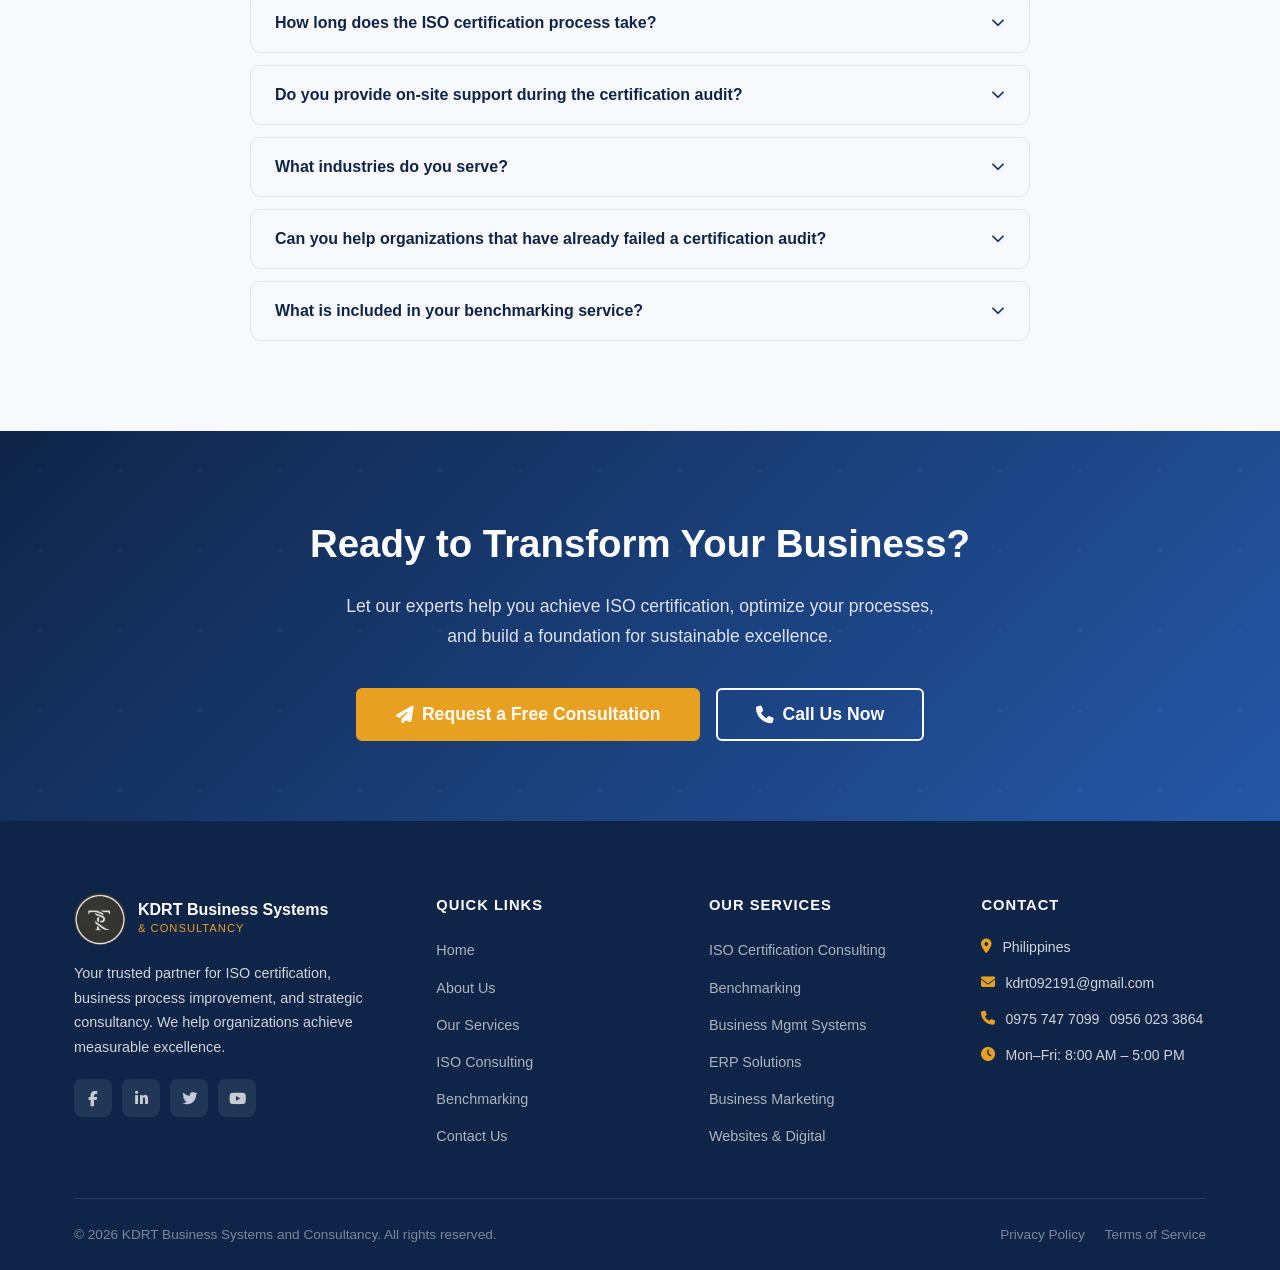
==== commit fe5ce231: "Update statistics in homepage" ====
--- a/index.html
+++ b/index.html
@@ -277,11 +277,11 @@
         <div class="container">
             <div class="stats-grid">
                 <div class="stat-item" data-animate="fadeInUp">
-                    <span class="stat-number" data-target="200">200+</span>
+                    <span class="stat-number" data-target="20">20+</span>
                     <span class="stat-label">Clients Served</span>
                 </div>
                 <div class="stat-item" data-animate="fadeInUp">
-                    <span class="stat-number" data-target="15">15+</span>
+                    <span class="stat-number" data-target="8">8+</span>
                     <span class="stat-label">Years of Experience</span>
                 </div>
                 <div class="stat-item" data-animate="fadeInUp">
@@ -289,7 +289,7 @@
                     <span class="stat-label">Certification Success Rate</span>
                 </div>
                 <div class="stat-item" data-animate="fadeInUp">
-                    <span class="stat-number" data-target="50">50+</span>
+                    <span class="stat-number" data-target="5">5+</span>
                     <span class="stat-label">Industries Covered</span>
                 </div>
             </div>
